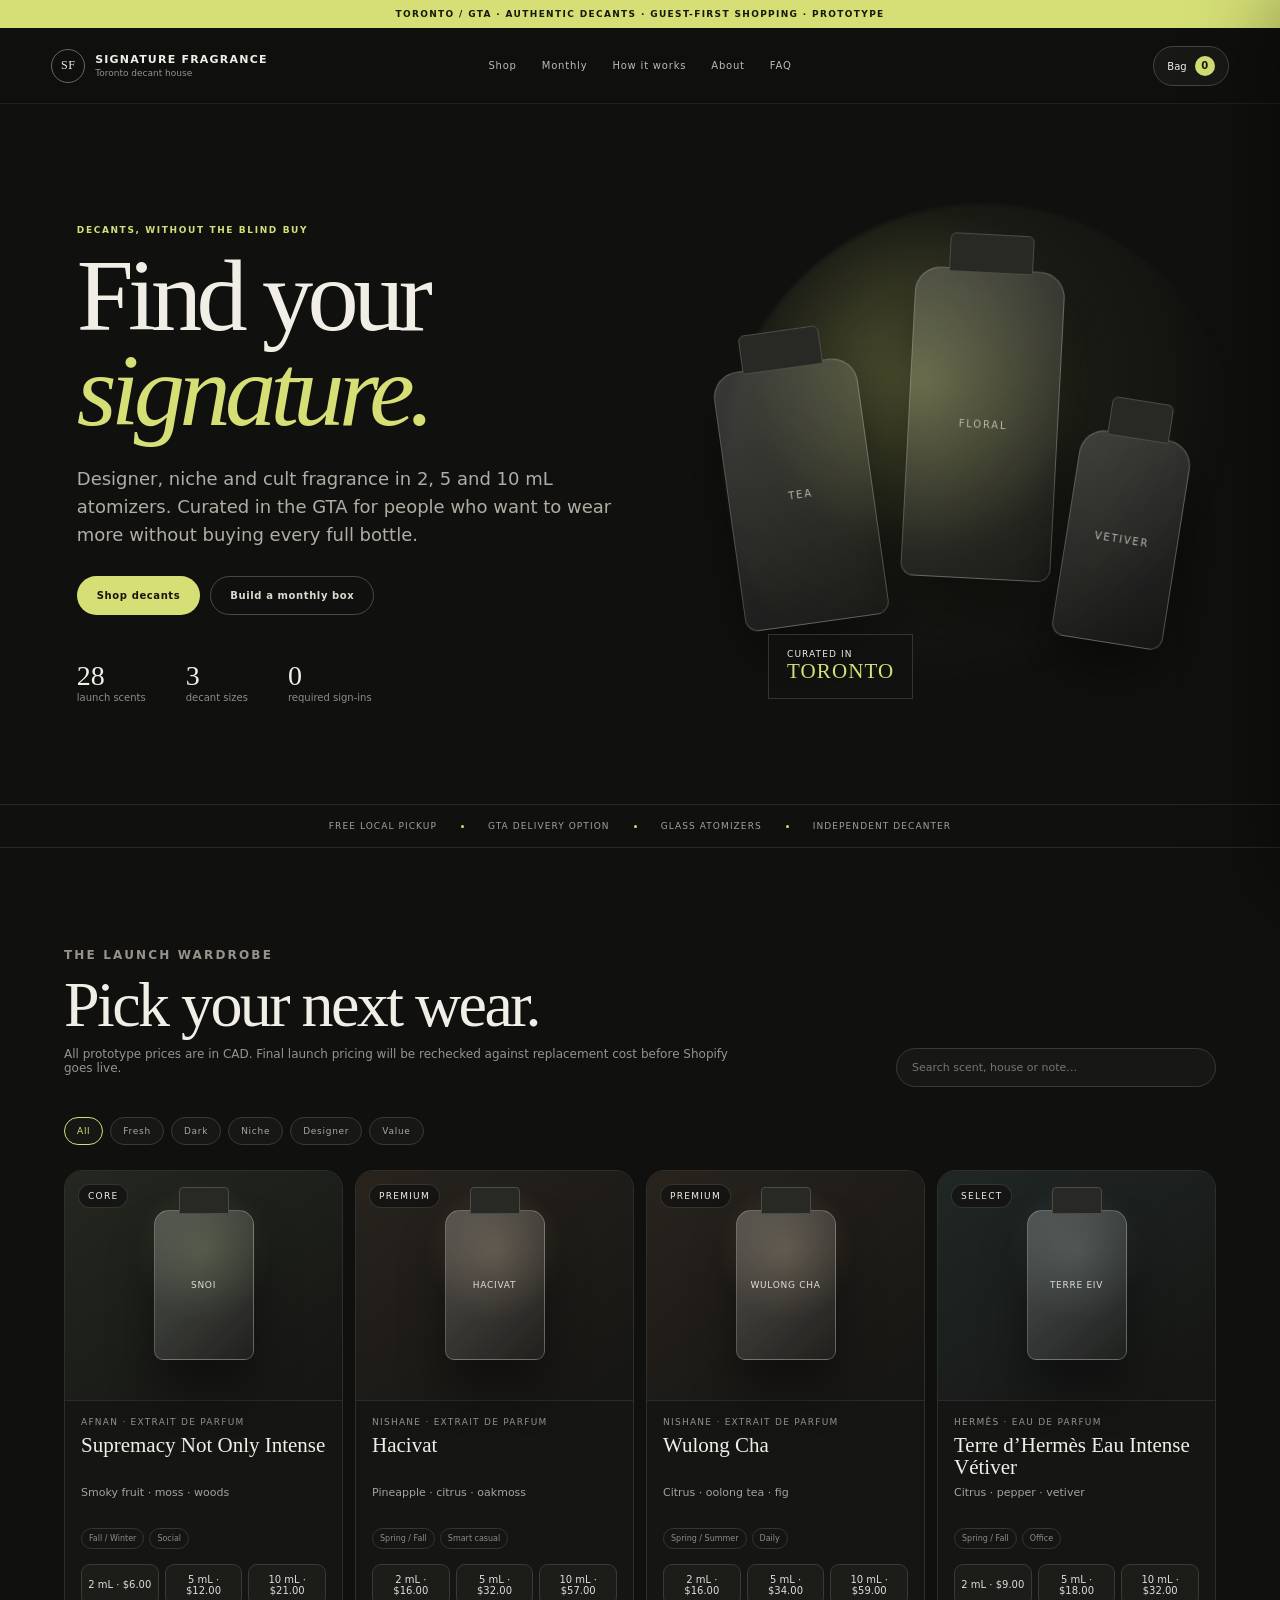
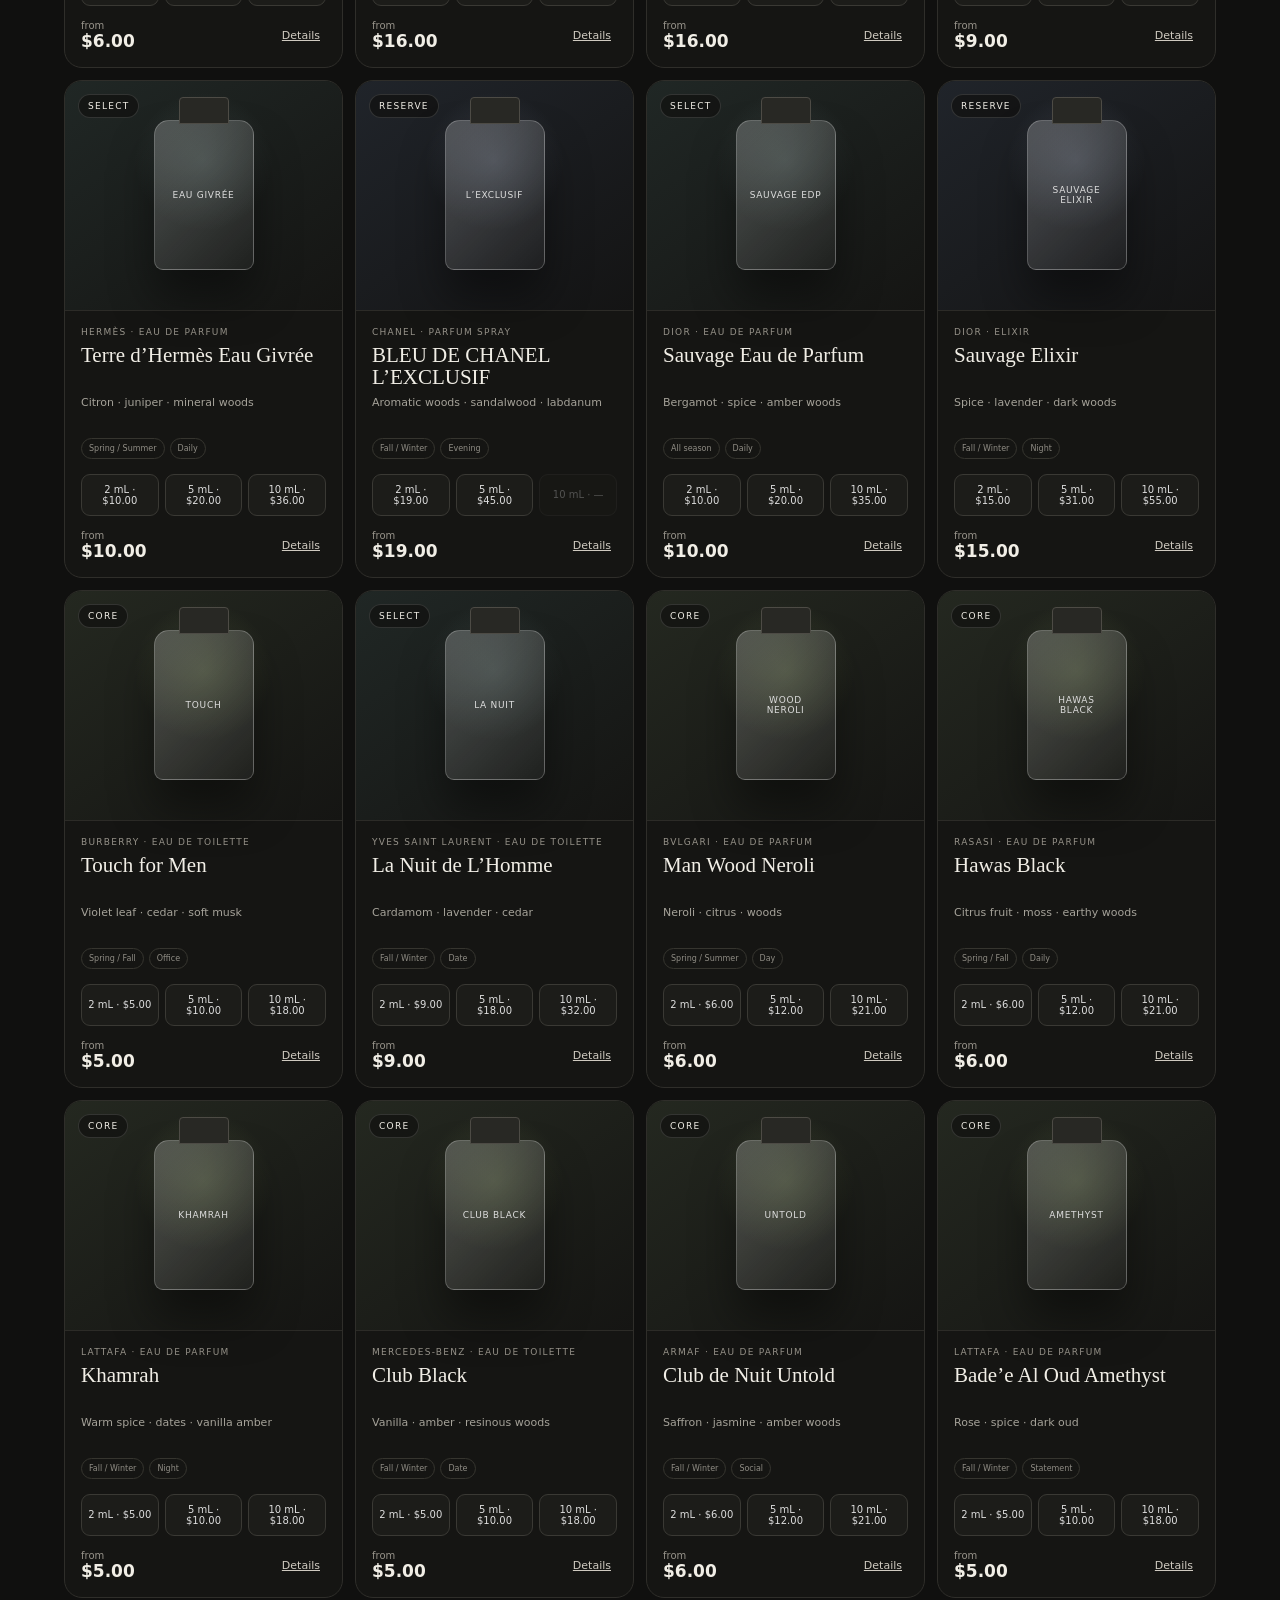
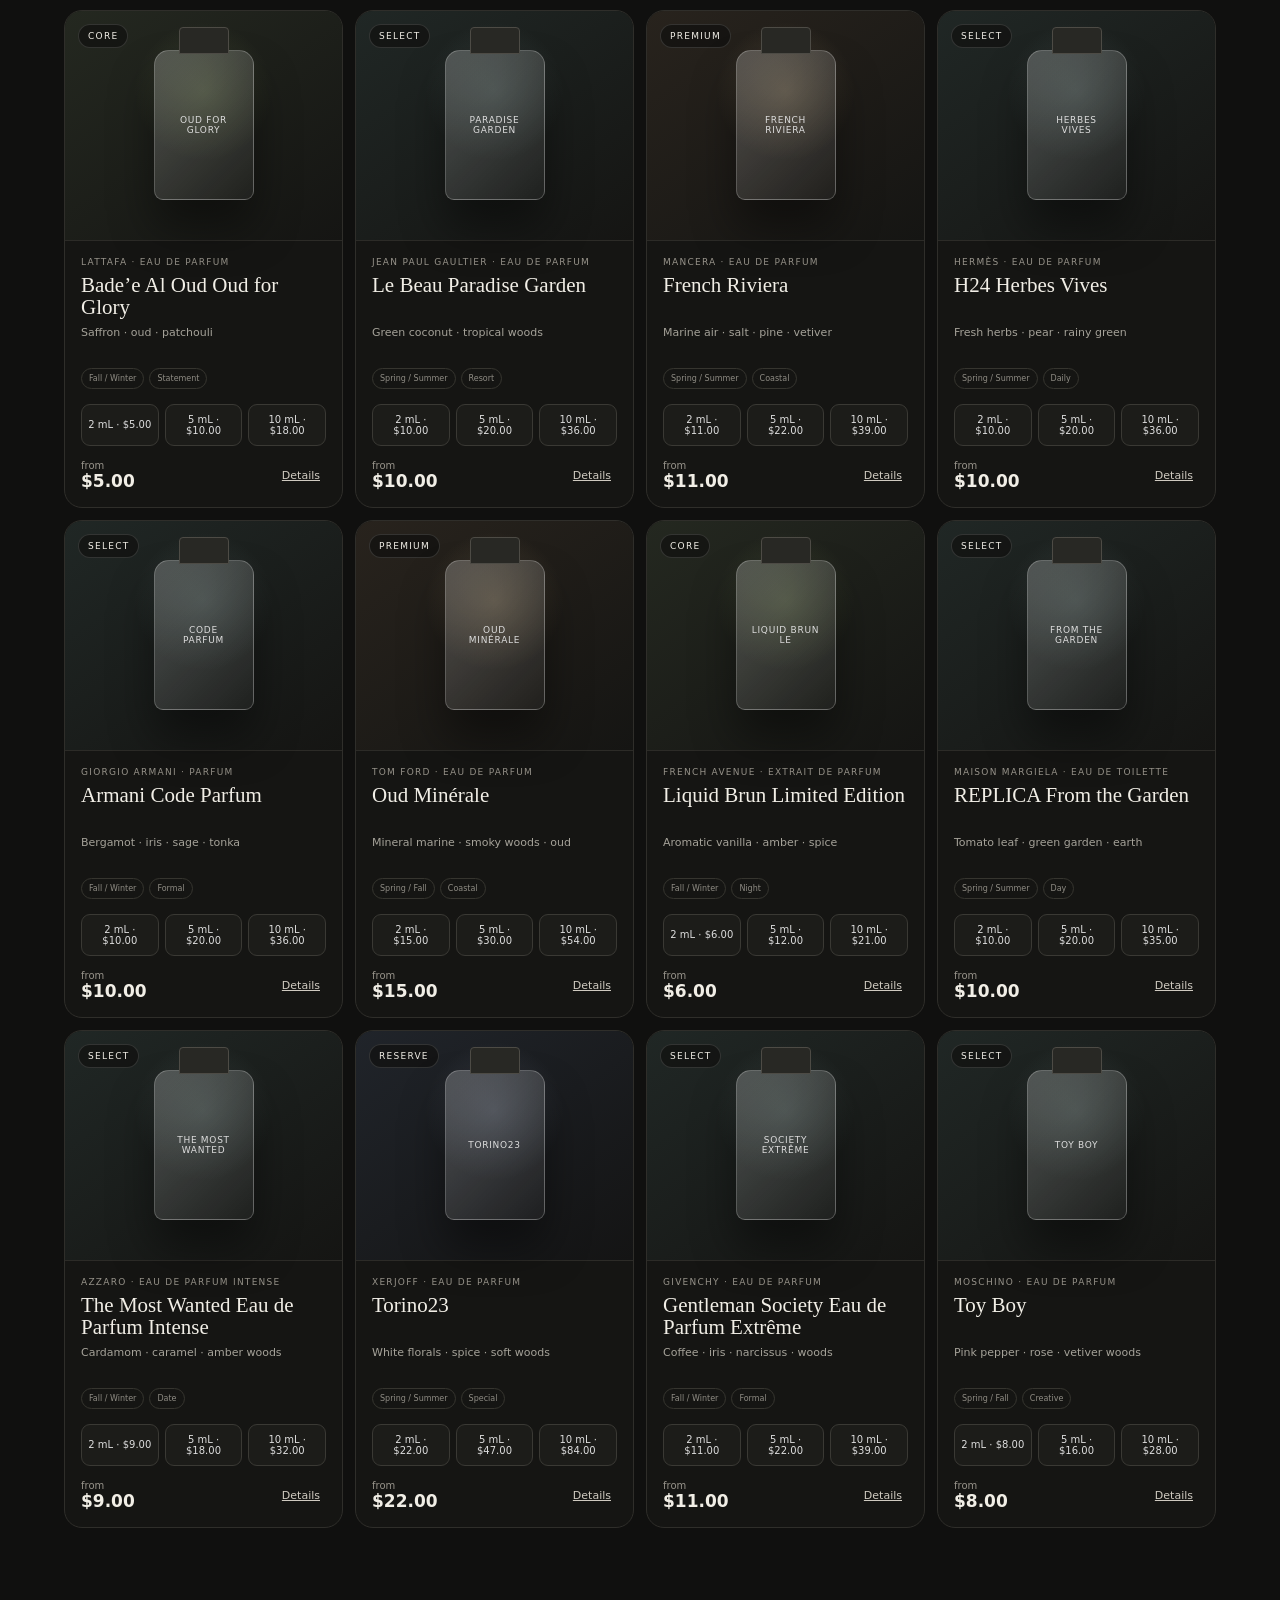
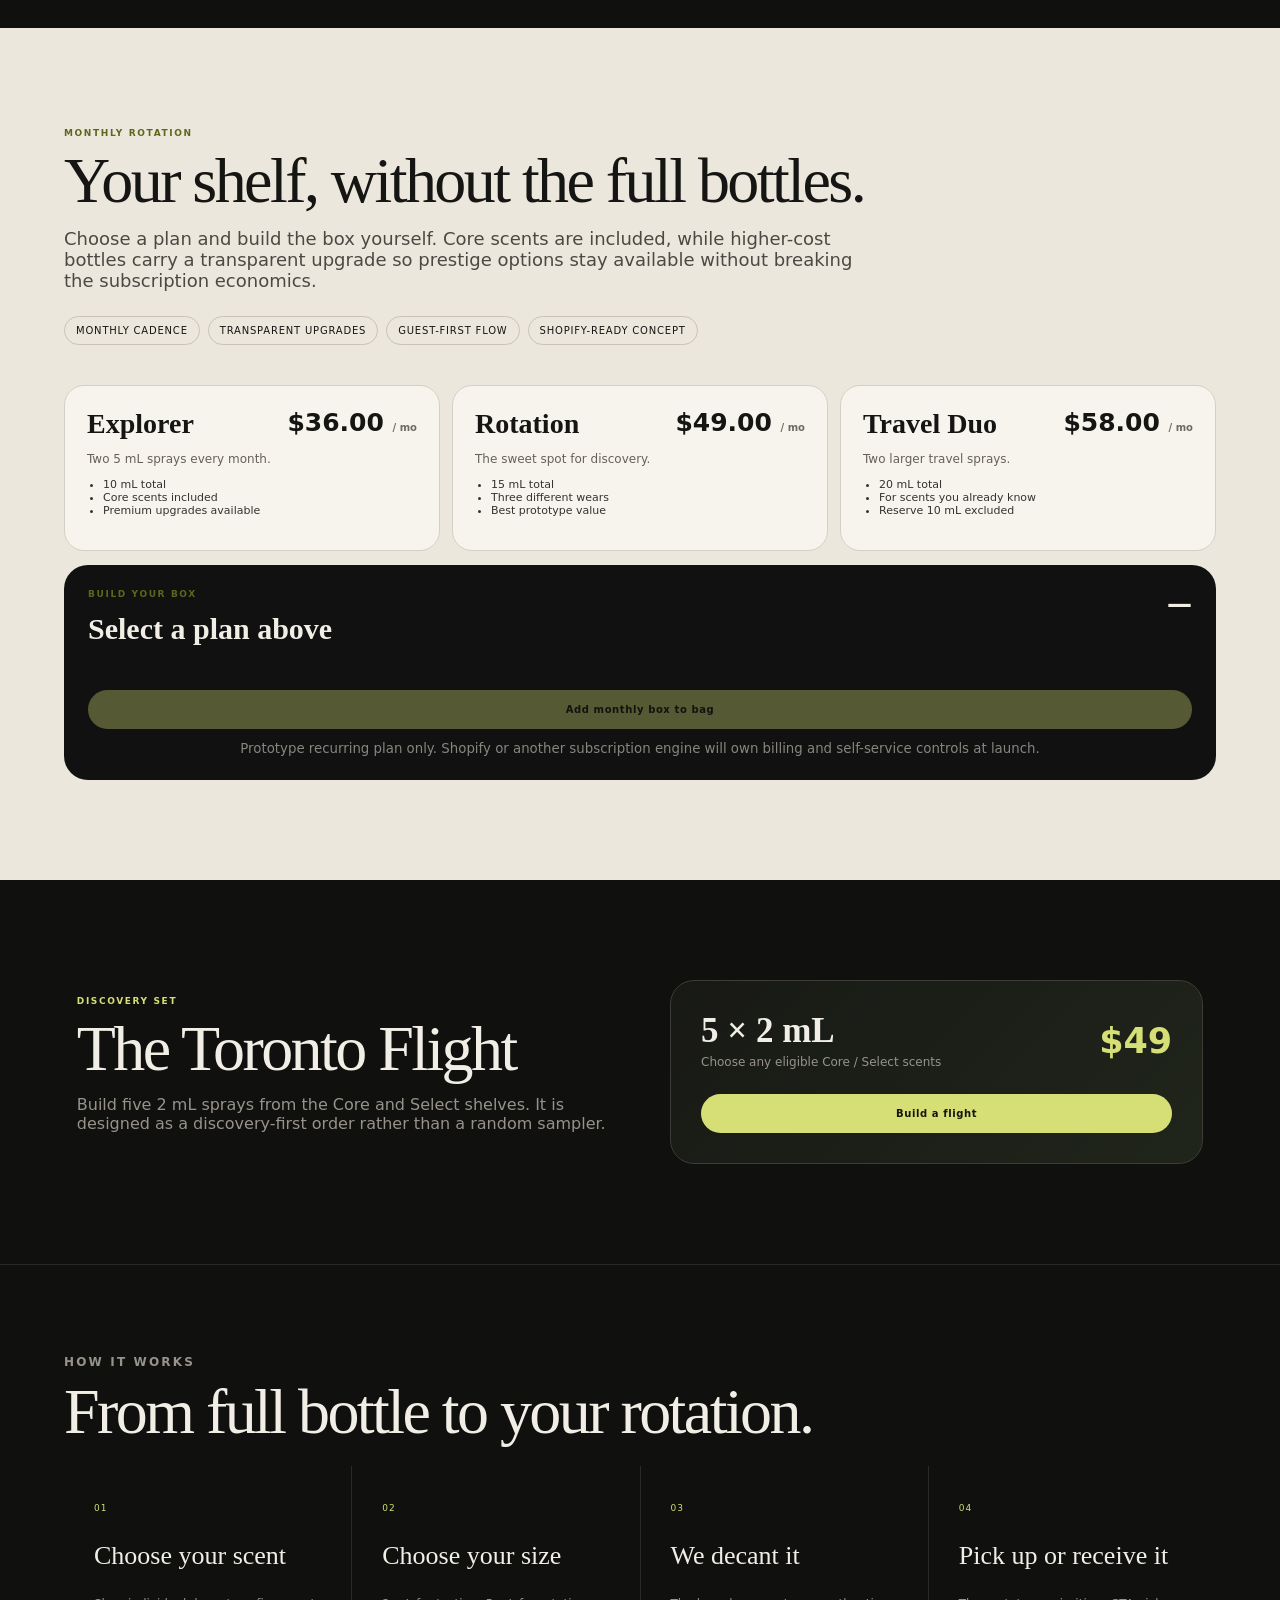
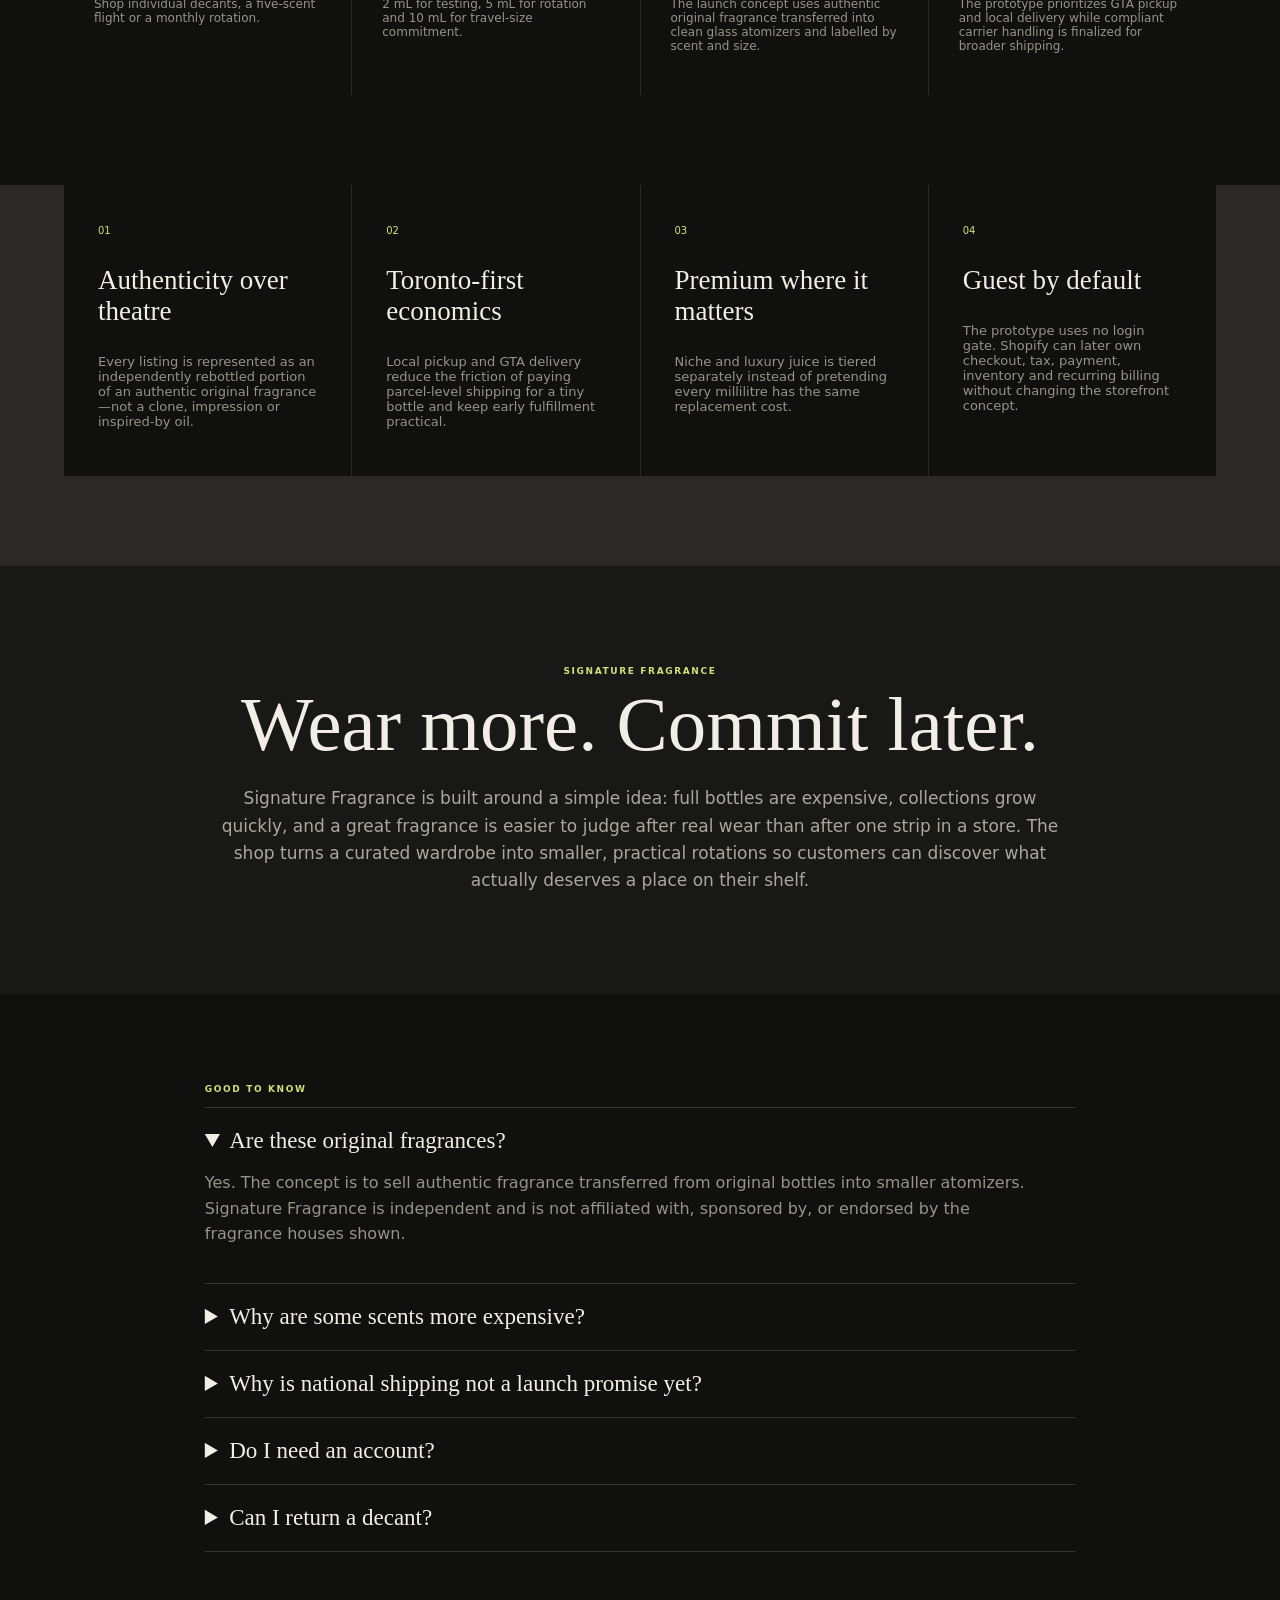
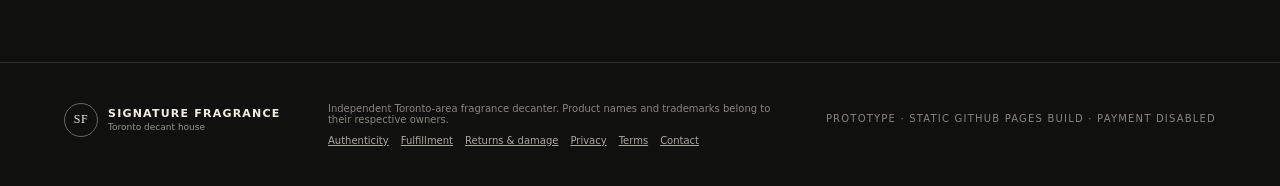
==== index.html @ b3e95a4f "Deploy approved Signature Fragrance showcase build" ====
<!doctype html>
<html lang="en">
<head>
  <meta charset="utf-8" />
  <meta name="viewport" content="width=device-width, initial-scale=1, viewport-fit=cover" />
  <meta name="theme-color" content="#10100f" />
  <meta name="description" content="Signature Fragrance — Toronto fragrance decants and monthly rotations. Guest-first prototype." />
  <link rel="manifest" href="manifest.webmanifest" />
  <link rel="icon" href="assets/icon.svg" type="image/svg+xml" />
  <link rel="stylesheet" href="styles.css" />
  <title>Signature Fragrance — Toronto Decants</title>
</head>
<body>
  <div class="announcement">TORONTO / GTA · AUTHENTIC DECANTS · GUEST-FIRST SHOPPING · PROTOTYPE</div>

  <header class="site-header">
    <a class="brand" href="#top" aria-label="Signature Fragrance home">
      <span class="brand-mark">SF</span>
      <span><strong>SIGNATURE FRAGRANCE</strong><small>Toronto decant house</small></span>
    </a>
    <nav aria-label="Main navigation">
      <a href="#shop">Shop</a>
      <a href="#subscription">Monthly</a>
      <a href="#how">How it works</a>
      <a href="#about">About</a>
      <a href="#faq">FAQ</a>
    </nav>
    <button class="cart-button" id="openCart" aria-label="Open shopping bag">Bag <span id="cartCount">0</span></button>
  </header>

  <main id="top">
    <section class="hero">
      <div class="hero-copy">
        <p class="eyebrow">DECANTS, WITHOUT THE BLIND BUY</p>
        <h1>Find your<br><em>signature.</em></h1>
        <p class="hero-lede">Designer, niche and cult fragrance in 2, 5 and 10 mL atomizers. Curated in the GTA for people who want to wear more without buying every full bottle.</p>
        <div class="hero-actions">
          <a class="btn primary" href="#shop">Shop decants</a>
          <a class="btn secondary" href="#subscription">Build a monthly box</a>
        </div>
        <div class="hero-proof">
          <span><b>28</b> launch scents</span>
          <span><b>3</b> decant sizes</span>
          <span><b>0</b> required sign-ins</span>
        </div>
      </div>
      <div class="hero-visual" aria-hidden="true">
        <div class="orb"></div>
        <div class="hero-bottle b1"><span>TEA</span></div>
        <div class="hero-bottle b2"><span>FLORAL</span></div>
        <div class="hero-bottle b3"><span>VETIVER</span></div>
        <div class="hero-card">CURATED IN<br><strong>TORONTO</strong></div>
      </div>
    </section>

    <section class="strip" aria-label="Store highlights">
      <span>Free local pickup</span><i></i><span>GTA delivery option</span><i></i><span>Glass atomizers</span><i></i><span>Independent decanter</span>
    </section>

    <section class="shop-section" id="shop">
      <div class="section-head">
        <div>
          <p class="eyebrow">THE LAUNCH WARDROBE</p>
          <h2>Pick your next wear.</h2>
          <p>All prototype prices are in CAD. Final launch pricing will be rechecked against replacement cost before Shopify goes live.</p>
        </div>
        <div class="search-wrap">
          <input id="searchInput" type="search" placeholder="Search scent, house or note…" aria-label="Search fragrances" />
        </div>
      </div>
      <div class="filters" id="filters" aria-label="Product filters"></div>
      <div class="product-grid" id="productGrid"></div>
    </section>

    <section class="subscription" id="subscription">
      <div class="subscription-copy">
        <p class="eyebrow">MONTHLY ROTATION</p>
        <h2>Your shelf, without the full bottles.</h2>
        <p>Choose a plan and build the box yourself. Core scents are included, while higher-cost bottles carry a transparent upgrade so prestige options stay available without breaking the subscription economics.</p>
        <div class="sub-benefits">
          <span>Monthly cadence</span><span>Transparent upgrades</span><span>Guest-first flow</span><span>Shopify-ready concept</span>
        </div>
      </div>
      <div class="plans" id="plans"></div>
      <div class="builder" id="builder">
        <div class="builder-head">
          <div><p class="eyebrow">BUILD YOUR BOX</p><h3 id="builderTitle">Select a plan above</h3></div>
          <strong id="builderTotal">—</strong>
        </div>
        <div id="subscriptionSlots" class="subscription-slots"></div>
        <button class="btn primary wide" id="addSubscription" disabled>Add monthly box to bag</button>
        <small>Prototype recurring plan only. Shopify or another subscription engine will own billing and self-service controls at launch.</small>
      </div>
    </section>

    <section class="discovery">
      <div>
        <p class="eyebrow">DISCOVERY SET</p>
        <h2>The Toronto Flight</h2>
        <p>Build five 2 mL sprays from the Core and Select shelves. It is designed as a discovery-first order rather than a random sampler.</p>
      </div>
      <div class="flight-card">
        <div><strong>5 × 2 mL</strong><span>Choose any eligible Core / Select scents</span></div>
        <b>$49</b>
        <button class="btn primary" id="flightBtn">Build a flight</button>
      </div>
    </section>

    <section class="how" id="how">
      <div class="section-head compact">
        <div><p class="eyebrow">HOW IT WORKS</p><h2>From full bottle to your rotation.</h2></div>
      </div>
      <div class="how-grid">
        <article><span>01</span><h3>Choose your scent</h3><p>Shop individual decants, a five-scent flight or a monthly rotation.</p></article>
        <article><span>02</span><h3>Choose your size</h3><p>2 mL for testing, 5 mL for rotation and 10 mL for travel-size commitment.</p></article>
        <article><span>03</span><h3>We decant it</h3><p>The launch concept uses authentic original fragrance transferred into clean glass atomizers and labelled by scent and size.</p></article>
        <article><span>04</span><h3>Pick up or receive it</h3><p>The prototype prioritizes GTA pickup and local delivery while compliant carrier handling is finalized for broader shipping.</p></article>
      </div>
    </section>

    <section class="value-grid" id="about">
      <article><span>01</span><h3>Authenticity over theatre</h3><p>Every listing is represented as an independently rebottled portion of an authentic original fragrance—not a clone, impression or inspired-by oil.</p></article>
      <article><span>02</span><h3>Toronto-first economics</h3><p>Local pickup and GTA delivery reduce the friction of paying parcel-level shipping for a tiny bottle and keep early fulfillment practical.</p></article>
      <article><span>03</span><h3>Premium where it matters</h3><p>Niche and luxury juice is tiered separately instead of pretending every millilitre has the same replacement cost.</p></article>
      <article><span>04</span><h3>Guest by default</h3><p>The prototype uses no login gate. Shopify can later own checkout, tax, payment, inventory and recurring billing without changing the storefront concept.</p></article>
    </section>

    <section class="brand-story">
      <p class="eyebrow">SIGNATURE FRAGRANCE</p>
      <h2>Wear more. Commit later.</h2>
      <p>Signature Fragrance is built around a simple idea: full bottles are expensive, collections grow quickly, and a great fragrance is easier to judge after real wear than after one strip in a store. The shop turns a curated wardrobe into smaller, practical rotations so customers can discover what actually deserves a place on their shelf.</p>
    </section>

    <section class="faq" id="faq">
      <p class="eyebrow">GOOD TO KNOW</p>
      <details open><summary>Are these original fragrances?</summary><p>Yes. The concept is to sell authentic fragrance transferred from original bottles into smaller atomizers. Signature Fragrance is independent and is not affiliated with, sponsored by, or endorsed by the fragrance houses shown.</p></details>
      <details><summary>Why are some scents more expensive?</summary><p>Replacement cost varies dramatically. The prototype uses Core, Select, Premium and Reserve tiers so expensive niche and luxury bottles can remain available without hiding their cost inside every other product.</p></details>
      <details><summary>Why is national shipping not a launch promise yet?</summary><p>Alcohol-based fragrance is regulated in transport. The prototype prioritizes GTA pickup and local delivery while a compliant dangerous-goods carrier workflow is finalized.</p></details>
      <details><summary>Do I need an account?</summary><p>No account is required in this prototype. The intended Shopify storefront can remain guest-first for one-time purchases. Subscription management may rely on Shopify's secure customer/subscription management tools when live.</p></details>
      <details><summary>Can I return a decant?</summary><p>The intended launch policy is final sale on filled-to-order decants except for leakage, damage or fulfillment error. Final Ontario-compliant policy wording will be reviewed before real payments are enabled.</p></details>
    </section>
  </main>

  <footer>
    <div class="brand footer-brand"><span class="brand-mark">SF</span><span><strong>SIGNATURE FRAGRANCE</strong><small>Toronto decant house</small></span></div>
    <div class="footer-copy">
      <p>Independent Toronto-area fragrance decanter. Product names and trademarks belong to their respective owners.</p>
      <div class="footer-links">
        <button data-policy="authenticity">Authenticity</button>
        <button data-policy="fulfillment">Fulfillment</button>
        <button data-policy="returns">Returns & damage</button>
        <button data-policy="privacy">Privacy</button>
        <button data-policy="terms">Terms</button>
        <button data-policy="contact">Contact</button>
      </div>
    </div>
    <p class="prototype">PROTOTYPE · STATIC GITHUB PAGES BUILD · PAYMENT DISABLED</p>
  </footer>

  <aside class="cart-drawer" id="cartDrawer" aria-hidden="true">
    <div class="drawer-head"><h3>Your bag</h3><button id="closeCart" aria-label="Close bag">×</button></div>
    <div id="cartItems" class="cart-items"></div>
    <div class="cart-summary">
      <div><span>Subtotal</span><strong id="cartSubtotal">$0.00</strong></div>
      <small>Estimated HST and fulfillment appear during order review. Final Shopify checkout will calculate the authoritative amounts.</small>
      <button class="btn primary wide" id="checkoutBtn">Guest checkout</button>
      <button class="text-button" id="clearCart">Clear bag</button>
    </div>
  </aside>
  <div class="scrim" id="scrim"></div>

  <dialog id="productModal" class="modal product-modal"><div id="productModalContent"></div></dialog>

  <dialog id="flightModal" class="modal flight-modal">
    <div class="modal-shell">
      <button class="modal-close" id="closeFlight" aria-label="Close">×</button>
      <p class="eyebrow">THE TORONTO FLIGHT</p>
      <h2>Build five 2 mL sprays.</h2>
      <p class="muted">Choose five different Core or Select scents. Premium and Reserve bottles are excluded from this fixed-price prototype set.</p>
      <div id="flightSlots" class="flight-slots"></div>
      <div class="flight-total"><span>Discovery set</span><strong>$49.00</strong></div>
      <button class="btn primary wide" id="addFlight" disabled>Add flight to bag</button>
    </div>
  </dialog>

  <dialog id="checkoutModal" class="modal checkout-modal">
    <div class="checkout-shell">
      <button class="modal-close" id="closeCheckout" aria-label="Close checkout">×</button>
      <div class="checkout-progress" id="checkoutProgress"></div>

      <section class="checkout-step" data-step="1">
        <p class="eyebrow">GUEST CHECKOUT</p>
        <h2>Contact</h2>
        <p class="muted">No account or password. This static prototype does not transmit or save the information entered here.</p>
        <div class="field-grid">
          <label>First name<input id="firstName" autocomplete="given-name" placeholder="First name" /></label>
          <label>Last name<input id="lastName" autocomplete="family-name" placeholder="Last name" /></label>
        </div>
        <label>Email<input id="email" type="email" autocomplete="email" placeholder="you@example.com" /></label>
        <label>Phone <span class="optional">optional</span><input id="phone" type="tel" autocomplete="tel" placeholder="(000) 000-0000" /></label>
        <label class="check"><input id="marketing" type="checkbox" /> Email me launch drops and restocks</label>
        <div class="checkout-actions"><button class="btn primary" id="toFulfillment">Continue to fulfillment</button></div>
      </section>

      <section class="checkout-step" data-step="2" hidden>
        <p class="eyebrow">GUEST CHECKOUT</p>
        <h2>Fulfillment</h2>
        <div class="fulfillment-options">
          <label class="fulfillment-card"><input type="radio" name="fulfillment" value="pickup" checked /><span><b>GTA pickup</b><small>Free · prototype location details shown after payment at launch</small></span><strong>$0</strong></label>
          <label class="fulfillment-card"><input type="radio" name="fulfillment" value="delivery" /><span><b>GTA local delivery</b><small>Prototype flat-rate estimate for order review</small></span><strong>$9.95</strong></label>
        </div>
        <div id="deliveryFields" class="delivery-fields" hidden>
          <label>Address<input id="address1" autocomplete="address-line1" placeholder="Street address" /></label>
          <label>Apartment / unit <span class="optional">optional</span><input id="address2" autocomplete="address-line2" placeholder="Unit" /></label>
          <div class="field-grid thirds">
            <label>City<input id="city" autocomplete="address-level2" placeholder="City" value="Toronto" /></label>
            <label>Province<input id="province" value="Ontario" readonly /></label>
            <label>Postal code<input id="postalCode" autocomplete="postal-code" placeholder="A1A 1A1" /></label>
          </div>
        </div>
        <div class="checkout-actions split"><button class="btn secondary" data-back="1">Back</button><button class="btn primary" id="toReview">Review order</button></div>
      </section>

      <section class="checkout-step" data-step="3" hidden>
        <p class="eyebrow">ORDER REVIEW</p>
        <h2>One last look.</h2>
        <div class="review-contact" id="reviewContact"></div>
        <div class="review-items" id="reviewItems"></div>
        <div class="review-totals" id="reviewTotals"></div>
        <div class="prototype-box"><strong>Prototype boundary</strong><span>The next button is the exact handoff point to Shopify Checkout in the production store. No card fields exist in this GitHub build.</span></div>
        <div class="checkout-actions split"><button class="btn secondary" data-back="2">Back</button><button class="btn primary" id="toPaymentStop">Proceed to payment</button></div>
      </section>

      <section class="checkout-step payment-stop" data-step="4" hidden>
        <div class="payment-mark">✓</div>
        <p class="eyebrow">PROTOTYPE COMPLETE</p>
        <h2>Payment starts here.</h2>
        <p>In the live Shopify store, this is where the customer would enter Shopify's secure checkout and payment flow. The GitHub prototype intentionally stops before collecting payment information.</p>
        <div class="payment-summary" id="paymentSummary"></div>
        <button class="btn primary wide" id="copyOrderBtn">Copy prototype order summary</button>
        <button class="text-button" id="restartCheckout">Return to store</button>
      </section>
    </div>
  </dialog>

  <dialog id="policyModal" class="modal policy-modal">
    <div class="modal-shell">
      <button class="modal-close" id="closePolicy" aria-label="Close">×</button>
      <div id="policyContent"></div>
    </div>
  </dialog>

  <div class="toast" id="toast" role="status" aria-live="polite"></div>

  <script src="app.js"></script>
</body>
</html>
---- styles.css ----
:root{--bg:#10100f;--panel:#171715;--ink:#f1eee6;--muted:#97938a;--accent:#d5df76;--paper:#ece7dc;--paperInk:#151513;--line:#34332f;--shadow:0 28px 80px rgba(0,0,0,.38)}*{box-sizing:border-box}html{scroll-behavior:smooth}body{margin:0;background:var(--bg);color:var(--ink);font-family:Inter,ui-sans-serif,system-ui,-apple-system,BlinkMacSystemFont,"Segoe UI",sans-serif}button,input,select{font:inherit}button{color:inherit}.announcement{height:28px;display:flex;align-items:center;justify-content:center;background:var(--accent);color:#17190a;font-size:9px;font-weight:800;letter-spacing:.15em;text-align:center;padding:0 12px}.site-header{height:76px;position:sticky;top:0;z-index:50;display:grid;grid-template-columns:1fr auto 1fr;align-items:center;padding:0 max(20px,4vw);background:rgba(16,16,15,.92);border-bottom:1px solid rgba(255,255,255,.07);backdrop-filter:blur(16px)}.brand{display:flex;align-items:center;gap:10px;color:inherit;text-decoration:none;width:max-content}.brand-mark{display:grid;place-items:center;width:34px;height:34px;border:1px solid #68675f;border-radius:50%;font-family:Georgia,serif;font-size:12px;letter-spacing:.04em}.brand strong,.brand small{display:block}.brand strong{font-size:11px;letter-spacing:.11em}.brand small{font-size:9px;color:var(--muted);margin-top:2px}.site-header nav{display:flex;gap:25px}.site-header nav a{color:#bebbb3;text-decoration:none;font-size:10px;letter-spacing:.08em}.site-header nav a:hover{color:var(--accent)}.cart-button{justify-self:end;border:1px solid #45443f;border-radius:999px;background:#181816;padding:9px 13px;font-size:10px;cursor:pointer}.cart-button span{display:inline-grid;place-items:center;min-width:20px;height:20px;margin-left:5px;background:var(--accent);color:#17190a;border-radius:50%;font-weight:800}.hero{min-height:700px;padding:100px max(24px,6vw) 80px;display:grid;grid-template-columns:1.05fr .95fr;gap:55px;overflow:hidden}.hero-copy{align-self:center;max-width:760px}.eyebrow{font-size:9px;font-weight:800;letter-spacing:.18em;color:var(--accent);margin:0 0 13px}.hero h1,.section-head h2,.subscription h2,.discovery h2,.brand-story h2,.how h2{font-family:Georgia,serif;font-weight:400;line-height:.93;margin:0}.hero h1{font-size:clamp(66px,8vw,116px);letter-spacing:-.055em}.hero h1 em{color:var(--accent);font-weight:400}.hero-lede{max-width:650px;color:#b1ada3;font-size:18px;line-height:1.55;margin:27px 0}.hero-actions{display:flex;gap:10px;flex-wrap:wrap}.btn{border:1px solid transparent;border-radius:999px;padding:13px 19px;text-decoration:none;font-size:10px;font-weight:800;letter-spacing:.06em;cursor:pointer;display:inline-flex;align-items:center;justify-content:center}.btn.primary{background:var(--accent);color:#151609}.btn.primary:hover{filter:brightness(1.04)}.btn.secondary{background:transparent;border-color:#4a4944;color:#ddd9d0}.btn.wide{width:100%}.btn:disabled{opacity:.35;cursor:not-allowed}.hero-proof{display:flex;gap:40px;margin-top:45px}.hero-proof span{font-size:10px;color:#8f8c85}.hero-proof b{display:block;color:var(--ink);font-family:Georgia,serif;font-size:28px;font-weight:400}.hero-visual{position:relative;min-height:480px}.orb{position:absolute;width:520px;height:520px;border-radius:50%;right:-40px;top:0;background:radial-gradient(circle at 38% 34%,rgba(213,223,118,.35),rgba(213,223,118,.05) 36%,transparent 68%);filter:blur(2px)}.hero-bottle{position:absolute;border:1px solid rgba(255,255,255,.22);background:linear-gradient(145deg,rgba(255,255,255,.17),rgba(255,255,255,.02));border-radius:26px 26px 13px 13px;box-shadow:0 30px 60px rgba(0,0,0,.45);display:flex;align-items:center;justify-content:center;color:#b9b7af;font-size:10px;letter-spacing:.18em;backdrop-filter:blur(4px)}.hero-bottle:before{content:"";position:absolute;top:-36px;width:55%;height:37px;background:#282824;border:1px solid #4d4b45;border-radius:6px 6px 2px 2px}.hero-bottle.b1{width:145px;height:260px;right:330px;top:160px;transform:rotate(-8deg)}.hero-bottle.b2{width:150px;height:310px;right:145px;top:65px;transform:rotate(3deg)}.hero-bottle.b3{width:112px;height:210px;right:25px;top:230px;transform:rotate(9deg)}.hero-card{position:absolute;right:290px;bottom:25px;border:1px solid rgba(255,255,255,.15);padding:14px 18px;background:rgba(18,18,16,.75);font-size:9px;letter-spacing:.12em}.hero-card strong{font-family:Georgia,serif;color:var(--accent);font-size:21px;font-weight:400}.strip{border-top:1px solid #2b2a27;border-bottom:1px solid #2b2a27;display:flex;justify-content:center;gap:24px;align-items:center;padding:16px max(20px,4vw);font-size:9px;letter-spacing:.12em;text-transform:uppercase;color:#a3a098}.strip i{width:3px;height:3px;background:var(--accent);border-radius:50%}.shop-section{padding:100px max(24px,5vw)}.section-head{display:flex;justify-content:space-between;gap:40px;align-items:end;margin-bottom:30px}.section-head.compact{margin-bottom:24px}.section-head h2,.subscription h2,.discovery h2,.how h2{font-size:clamp(44px,5vw,72px);letter-spacing:-.04em}.section-head p{color:var(--muted);font-size:12px;max-width:680px}.search-wrap input{width:320px;border:1px solid #3a3934;background:#171715;color:#fff;border-radius:999px;padding:12px 15px;font-size:11px;outline:none}.search-wrap input:focus{border-color:var(--accent)}.filters{display:flex;gap:7px;flex-wrap:wrap;margin:20px 0 25px}.filter-btn{border:1px solid #3a3934;background:#171715;border-radius:999px;padding:8px 12px;color:#aaa79f;font-size:9px;letter-spacing:.08em;cursor:pointer}.filter-btn.active,.filter-btn:hover{border-color:var(--accent);color:var(--accent)}.product-grid{display:grid;grid-template-columns:repeat(4,1fr);gap:12px}.product-card{border:1px solid #2f2e2a;border-radius:18px;overflow:hidden;background:#151513}.product-art{width:100%;height:230px;border:0;border-bottom:1px solid #2c2b27;position:relative;display:grid;place-items:center;cursor:pointer}.product-art .mini-bottle,.modal-art .mini-bottle{width:100px;height:150px;border-radius:15px 15px 9px 9px;background:linear-gradient(135deg,rgba(255,255,255,.22),rgba(255,255,255,.035));border:1px solid rgba(255,255,255,.24);box-shadow:0 28px 45px rgba(0,0,0,.42);position:relative;display:flex;align-items:center;justify-content:center;text-align:center;padding:13px;color:#ddd;font-size:9px;letter-spacing:.08em;text-transform:uppercase}.product-art .mini-bottle:before,.modal-art .mini-bottle:before{content:"";position:absolute;top:-24px;width:48px;height:25px;border-radius:4px 4px 1px 1px;background:#282824;border:1px solid #4d4b45}.product-art.value,.modal-art.value{background:radial-gradient(circle at 50% 35%,rgba(186,213,125,.16),transparent 34%),linear-gradient(145deg,#242820,#151513)}.product-art.select,.modal-art.select{background:radial-gradient(circle at 50% 35%,rgba(153,184,181,.16),transparent 34%),linear-gradient(145deg,#202725,#151513)}.product-art.premium,.modal-art.premium{background:radial-gradient(circle at 50% 35%,rgba(218,188,135,.2),transparent 34%),linear-gradient(145deg,#28231d,#151513)}.product-art.reserve,.modal-art.reserve{background:radial-gradient(circle at 50% 35%,rgba(174,190,220,.17),transparent 34%),linear-gradient(145deg,#20242a,#141414)}.tier-badge{position:absolute;top:13px;left:13px;background:rgba(16,16,15,.7);border:1px solid rgba(255,255,255,.13);border-radius:999px;padding:6px 9px;font-size:9px;letter-spacing:.14em;text-transform:uppercase}.product-info{padding:16px}.product-house{font-size:9px;letter-spacing:.14em;color:var(--muted);text-transform:uppercase}.product-name{font-family:Georgia,serif;font-size:21px;line-height:1.05;margin:7px 0 8px;min-height:44px}.product-notes{font-size:11px;color:#a5a299;min-height:32px}.product-meta{display:flex;gap:5px;flex-wrap:wrap;margin-top:10px}.product-meta span,.modal-tags span{font-size:8px;border:1px solid #36352f;border-radius:999px;padding:5px 7px;color:#8f8c84}.sizes{display:flex;gap:6px;margin-top:15px}.size-btn{flex:1;border:1px solid #3a3934;background:#1c1c19;color:#ddd;border-radius:9px;padding:9px 5px;font-size:10px;cursor:pointer}.size-btn:hover{border-color:var(--accent);color:var(--accent)}.size-btn.disabled{opacity:.3;cursor:not-allowed}.card-foot{display:flex;align-items:center;justify-content:space-between;margin-top:14px}.from{font-size:10px;color:var(--muted)}.from strong{display:block;color:var(--ink);font-size:17px}.quick-view{border:0;background:none;color:#cfcac0;font-size:11px;text-decoration:underline;cursor:pointer}.subscription{background:var(--paper);color:var(--paperInk);padding:100px max(24px,5vw)}.subscription .eyebrow{color:#5b681c}.subscription-copy{max-width:900px}.subscription-copy>p:last-of-type{font-size:18px;max-width:790px;color:#4a4943}.sub-benefits{display:flex;gap:8px;flex-wrap:wrap;margin:25px 0 40px}.sub-benefits span{border:1px solid #c8c2b7;border-radius:999px;padding:8px 11px;font-size:10px;text-transform:uppercase;letter-spacing:.08em}.plans{display:grid;grid-template-columns:repeat(3,1fr);gap:12px}.plan{background:#f7f4ed;border:1px solid #d5d0c6;border-radius:20px;padding:22px;cursor:pointer;transition:.2s}.plan:hover,.plan.active{border-color:#111;box-shadow:0 8px 24px rgba(0,0,0,.08)}.plan.active{outline:2px solid #111}.plan .plan-top{display:flex;justify-content:space-between;gap:10px}.plan h3{font-family:Georgia,serif;font-size:28px;margin:0}.plan .price{font-size:25px;font-weight:800}.plan .price small{font-size:10px;color:#6d6a63}.plan p{color:#666158;font-size:12px}.plan ul{padding-left:16px;color:#34322e;font-size:11px}.builder{margin-top:14px;background:#111;color:var(--ink);border-radius:24px;padding:24px}.builder-head{display:flex;justify-content:space-between;gap:20px;align-items:start}.builder-head h3{font-family:Georgia,serif;font-size:30px;margin:0}.builder-head strong{font-size:25px}.subscription-slots,.flight-slots{display:grid;grid-template-columns:repeat(3,1fr);gap:10px;margin:22px 0}.slot{background:#1c1c19;border:1px solid #33332e;border-radius:14px;padding:12px}.slot label{font-size:9px;letter-spacing:.13em;color:#aaa79f;text-transform:uppercase;display:block;margin-bottom:7px}.slot select{width:100%;background:#111;border:1px solid #45443d;border-radius:9px;color:#eee;padding:10px;font-size:11px}.builder small{display:block;text-align:center;color:#88857e;margin-top:12px}.discovery{padding:100px max(24px,6vw);display:grid;grid-template-columns:1fr 1fr;align-items:center;gap:60px}.discovery>div>p:last-child{color:var(--muted);font-size:16px}.flight-card{border:1px solid #3d3c36;border-radius:24px;padding:30px;display:grid;grid-template-columns:1fr auto;gap:24px;align-items:center;background:linear-gradient(135deg,#181915,#20251b)}.flight-card strong{font-family:Georgia,serif;font-size:35px;display:block}.flight-card span{color:var(--muted);font-size:12px}.flight-card b{font-size:35px;color:var(--accent)}.flight-card .btn{grid-column:1/-1}.how{padding:90px max(24px,5vw);border-top:1px solid #292824}.how-grid{display:grid;grid-template-columns:repeat(4,1fr);gap:1px;background:#2a2925}.how-grid article{background:var(--bg);padding:30px}.how-grid article>span{color:var(--accent);font-size:9px;letter-spacing:.12em}.how-grid h3{font-family:Georgia,serif;font-size:26px;font-weight:400}.how-grid p{color:var(--muted);font-size:12px}.value-grid{display:grid;grid-template-columns:repeat(4,1fr);padding:0 max(24px,5vw) 90px;gap:1px;background:#2a2925}.value-grid article{background:var(--bg);padding:34px}.value-grid article span{color:var(--accent);font-size:10px}.value-grid h3{font-family:Georgia,serif;font-size:27px;font-weight:400}.value-grid p{color:var(--muted);font-size:13px}.brand-story{padding:100px max(24px,16vw);background:#181816;text-align:center}.brand-story h2{font-size:clamp(50px,6vw,86px)}.brand-story>p:last-child{max-width:860px;margin:25px auto 0;color:#aaa79f;font-size:17px;line-height:1.6}.faq{padding:90px max(24px,16vw) 110px}.faq details{border-top:1px solid #35342f;padding:20px 0}.faq details:last-child{border-bottom:1px solid #35342f}.faq summary{font-family:Georgia,serif;font-size:23px;cursor:pointer}.faq details p{color:var(--muted);max-width:820px;line-height:1.6}footer{border-top:1px solid #2d2c28;padding:40px max(24px,5vw);display:grid;grid-template-columns:1fr 2fr auto;gap:30px;align-items:start;color:#88857d;font-size:10px}.footer-brand{color:var(--ink)}.footer-copy p{margin-top:0}.footer-links{display:flex;gap:12px;flex-wrap:wrap}.footer-links button{border:0;background:none;color:#aaa79f;padding:0;text-decoration:underline;cursor:pointer;font-size:10px}.prototype{letter-spacing:.12em;text-align:right}.cart-drawer{position:fixed;z-index:80;right:0;top:0;width:min(460px,100vw);height:100dvh;background:#171715;border-left:1px solid #36352f;transform:translateX(105%);transition:.25s;display:flex;flex-direction:column;box-shadow:-30px 0 80px rgba(0,0,0,.4)}.cart-drawer.open{transform:translateX(0)}.drawer-head{display:flex;align-items:center;justify-content:space-between;padding:22px;border-bottom:1px solid #33322e}.drawer-head h3{font-family:Georgia,serif;font-size:31px;margin:0}.drawer-head button,.modal-close{border:0;background:none;color:inherit;font-size:30px;cursor:pointer}.cart-items{padding:10px 20px;overflow:auto;flex:1}.cart-item{display:grid;grid-template-columns:1fr auto;gap:12px;padding:15px 0;border-bottom:1px solid #2f2e29}.cart-item strong{display:block;font-size:12px}.cart-item small{display:block;color:#8d8a82;margin-top:3px}.cart-item button{background:none;border:0;color:#888;font-size:10px;text-decoration:underline;cursor:pointer}.cart-type{display:inline-block;color:var(--accent);font-size:8px;text-transform:uppercase;letter-spacing:.11em;margin-bottom:5px}.cart-summary{padding:20px;border-top:1px solid #33322e}.cart-summary>div{display:flex;justify-content:space-between;font-size:16px;margin-bottom:10px}.cart-summary small{display:block;color:#888;margin-bottom:15px;line-height:1.4}.text-button{width:100%;background:none;border:0;color:#777;margin-top:10px;font-size:10px;cursor:pointer}.scrim{position:fixed;z-index:70;inset:0;background:rgba(0,0,0,.55);opacity:0;pointer-events:none;transition:.2s}.scrim.show{opacity:1;pointer-events:auto}.modal{max-width:760px;width:calc(100vw - 28px);border:1px solid #46453e;border-radius:24px;background:#171715;color:var(--ink);padding:0;box-shadow:var(--shadow)}.modal::backdrop{background:rgba(0,0,0,.72);backdrop-filter:blur(5px)}.product-modal{max-width:820px}.product-modal-inner{display:grid;grid-template-columns:280px 1fr;min-height:450px}.modal-art{display:grid;place-items:center;border-radius:24px 0 0 24px}.modal-art .mini-bottle{width:125px;height:190px}.modal-copy,.modal-shell,.checkout-shell{padding:30px;position:relative}.modal-copy h2,.modal-shell h2,.checkout-shell h2{font-family:Georgia,serif;font-size:40px;line-height:1;margin:7px 0 15px}.modal-copy p,.modal-shell p,.checkout-shell p{color:var(--muted);font-size:13px;line-height:1.55}.modal-close{position:absolute;right:18px;top:12px}.modal-tags{display:flex;gap:6px;flex-wrap:wrap;margin:15px 0}.modal-profile{font-size:15px!important;color:#d4d0c7!important}.note-list{margin:18px 0;border-top:1px solid #34332f}.note-list>div{display:grid;grid-template-columns:80px 1fr;border-bottom:1px solid #34332f;padding:10px 0;font-size:11px}.note-list dt{color:#77746d}.note-list dd{margin:0}.fineprint{font-size:10px!important;color:#77746e!important}.flight-modal{max-width:680px}.flight-slots{grid-template-columns:1fr}.flight-total{display:flex;justify-content:space-between;border-top:1px solid #34332f;padding:15px 0;font-size:13px}.checkout-modal{max-width:760px}.checkout-progress{display:grid;grid-template-columns:repeat(4,1fr);gap:5px;margin:0 25px 24px}.progress-node{position:relative;text-align:center;color:#605e58}.progress-node:before{content:"";position:absolute;top:12px;left:-50%;width:100%;height:1px;background:#363530}.progress-node:first-child:before{display:none}.progress-node span{position:relative;z-index:1;width:24px;height:24px;border-radius:50%;display:inline-grid;place-items:center;background:#272622;border:1px solid #44423c;font-size:9px}.progress-node small{display:block;margin-top:5px;font-size:8px}.progress-node.active,.progress-node.done{color:var(--accent)}.progress-node.active span,.progress-node.done span{border-color:var(--accent);color:#17190a;background:var(--accent)}.checkout-step label{display:block;font-size:9px;color:#aaa79f;text-transform:uppercase;letter-spacing:.08em;margin:14px 0}.checkout-step input:not([type=radio]):not([type=checkbox]){display:block;width:100%;margin-top:6px;border:1px solid #3b3a35;background:#111;color:#fff;border-radius:10px;padding:12px}.checkout-step input:focus{outline:1px solid var(--accent)}.optional{opacity:.55;text-transform:none;letter-spacing:0}.field-grid{display:grid;grid-template-columns:1fr 1fr;gap:10px}.field-grid.thirds{grid-template-columns:1.2fr .8fr 1fr}.check{display:flex!important;align-items:center;gap:8px;text-transform:none!important;letter-spacing:0!important}.check input{accent-color:var(--accent)}.checkout-actions{display:flex;justify-content:flex-end;margin-top:22px}.checkout-actions.split{justify-content:space-between}.fulfillment-options{display:grid;gap:10px;margin:20px 0}.fulfillment-card{display:grid!important;grid-template-columns:auto 1fr auto;align-items:center;gap:12px;border:1px solid #3b3a35;border-radius:15px;padding:15px!important;margin:0!important;text-transform:none!important;letter-spacing:0!important;cursor:pointer}.fulfillment-card input{accent-color:var(--accent)}.fulfillment-card span b,.fulfillment-card span small{display:block}.fulfillment-card span b{font-size:12px;color:#ddd}.fulfillment-card span small{font-size:10px;color:#7f7c74;margin-top:3px}.fulfillment-card strong{font-size:12px;color:#ddd}.delivery-fields{border-top:1px solid #33322e;margin-top:20px;padding-top:5px}.review-contact{display:grid;grid-template-columns:1fr 1fr;gap:10px;margin:20px 0}.review-contact>div{border:1px solid #34332f;border-radius:12px;padding:12px}.review-contact small,.review-contact strong,.review-contact span{display:block}.review-contact small{color:#77746d;font-size:8px;text-transform:uppercase;letter-spacing:.08em}.review-contact strong{font-size:11px;margin:5px 0}.review-contact span{color:#9a978f;font-size:10px;line-height:1.4}.review-items{border-top:1px solid #34332f}.review-line{display:grid;grid-template-columns:1fr auto;gap:10px;padding:12px 0;border-bottom:1px solid #34332f}.review-line strong,.review-line span{display:block}.review-line strong{font-size:11px}.review-line span{font-size:9px;color:#88857d;margin-top:3px}.review-line b{font-size:11px}.review-totals{padding-top:12px}.review-totals>div{display:flex;justify-content:space-between;font-size:11px;padding:5px 0}.review-totals .total{border-top:1px solid #47463f;margin-top:8px;padding-top:12px;font-size:15px}.review-totals small{display:block;color:#77746d;margin-top:8px}.prototype-box{border:1px solid #4a493f;background:#202018;border-radius:12px;padding:13px;margin:18px 0;font-size:11px}.prototype-box strong,.prototype-box span{display:block}.prototype-box span{color:#aaa79f;margin-top:4px}.payment-stop{text-align:center;padding:20px 10px}.payment-mark{width:54px;height:54px;display:grid;place-items:center;margin:0 auto 20px;border:1px solid var(--accent);color:var(--accent);border-radius:50%;font-size:22px}.payment-summary{margin:25px auto;max-width:360px;border:1px solid #363530;border-radius:14px;padding:16px}.payment-summary span,.payment-summary strong,.payment-summary small{display:block}.payment-summary span{font-size:9px;color:#88857d;text-transform:uppercase;letter-spacing:.1em}.payment-summary strong{font-family:Georgia,serif;font-size:34px;margin:5px 0}.payment-summary small{color:#88857d}.policy-modal{max-width:650px}.policy-modal h2{font-family:Georgia,serif;font-size:40px}.policy-modal p{line-height:1.65}.toast{position:fixed;z-index:120;left:50%;bottom:24px;transform:translate(-50%,20px);opacity:0;pointer-events:none;background:#e7e3d7;color:#171713;border-radius:999px;padding:10px 15px;font-size:10px;font-weight:700;transition:.2s}.toast.show{opacity:1;transform:translate(-50%,0)}.empty{color:#888;text-align:center;padding:70px 20px;font-size:12px}
@media(max-width:1100px){.product-grid{grid-template-columns:repeat(3,1fr)}.hero{grid-template-columns:1fr}.hero-visual{height:420px;margin-top:-20px}.orb{right:0;width:420px;height:420px}.hero-bottle.b1{right:270px;top:120px}.hero-bottle.b2{right:120px;top:60px}.hero-bottle.b3{right:30px;top:190px}.value-grid,.how-grid{grid-template-columns:repeat(2,1fr)}footer{grid-template-columns:1fr 1fr}.prototype{grid-column:1/-1;text-align:left}}
@media(max-width:800px){.site-header{height:68px}.site-header nav{display:none}.brand small{display:none}.hero{padding-top:60px;min-height:auto}.hero-lede{font-size:16px}.hero-proof{gap:15px;flex-wrap:wrap}.hero-visual{height:330px}.orb{width:320px;height:320px}.hero-bottle.b1{width:110px;height:190px;right:auto;left:7%;top:110px}.hero-bottle.b2{width:105px;height:220px;right:25%;top:55px}.hero-bottle.b3{width:80px;height:155px;right:5%;top:155px}.hero-card{display:none}.strip{justify-content:flex-start;overflow:auto;white-space:nowrap}.section-head{display:block}.search-wrap{margin-top:18px}.search-wrap input{width:100%}.product-grid{grid-template-columns:repeat(2,1fr)}.product-art{height:180px}.product-name{font-size:18px}.product-notes{min-height:46px}.sizes{flex-direction:column}.plans{grid-template-columns:1fr}.subscription-slots{grid-template-columns:1fr}.value-grid,.how-grid{grid-template-columns:1fr}.discovery{grid-template-columns:1fr;gap:20px}.flight-card{grid-template-columns:1fr auto}.product-modal-inner{grid-template-columns:1fr}.modal-art{height:210px;border-radius:24px 24px 0 0}.modal-art .mini-bottle{width:95px;height:145px}.field-grid,.field-grid.thirds,.review-contact{grid-template-columns:1fr}footer{grid-template-columns:1fr}.prototype{text-align:left}.checkout-progress{margin-left:0;margin-right:0}}
@media(max-width:460px){.product-grid{grid-template-columns:1fr}.product-art{height:220px}.hero h1{font-size:58px}.hero-actions .btn{width:100%}.checkout-shell,.modal-shell,.modal-copy{padding:24px 18px}.progress-node small{display:none}.checkout-actions.split{gap:8px}.checkout-actions.split .btn{flex:1}}
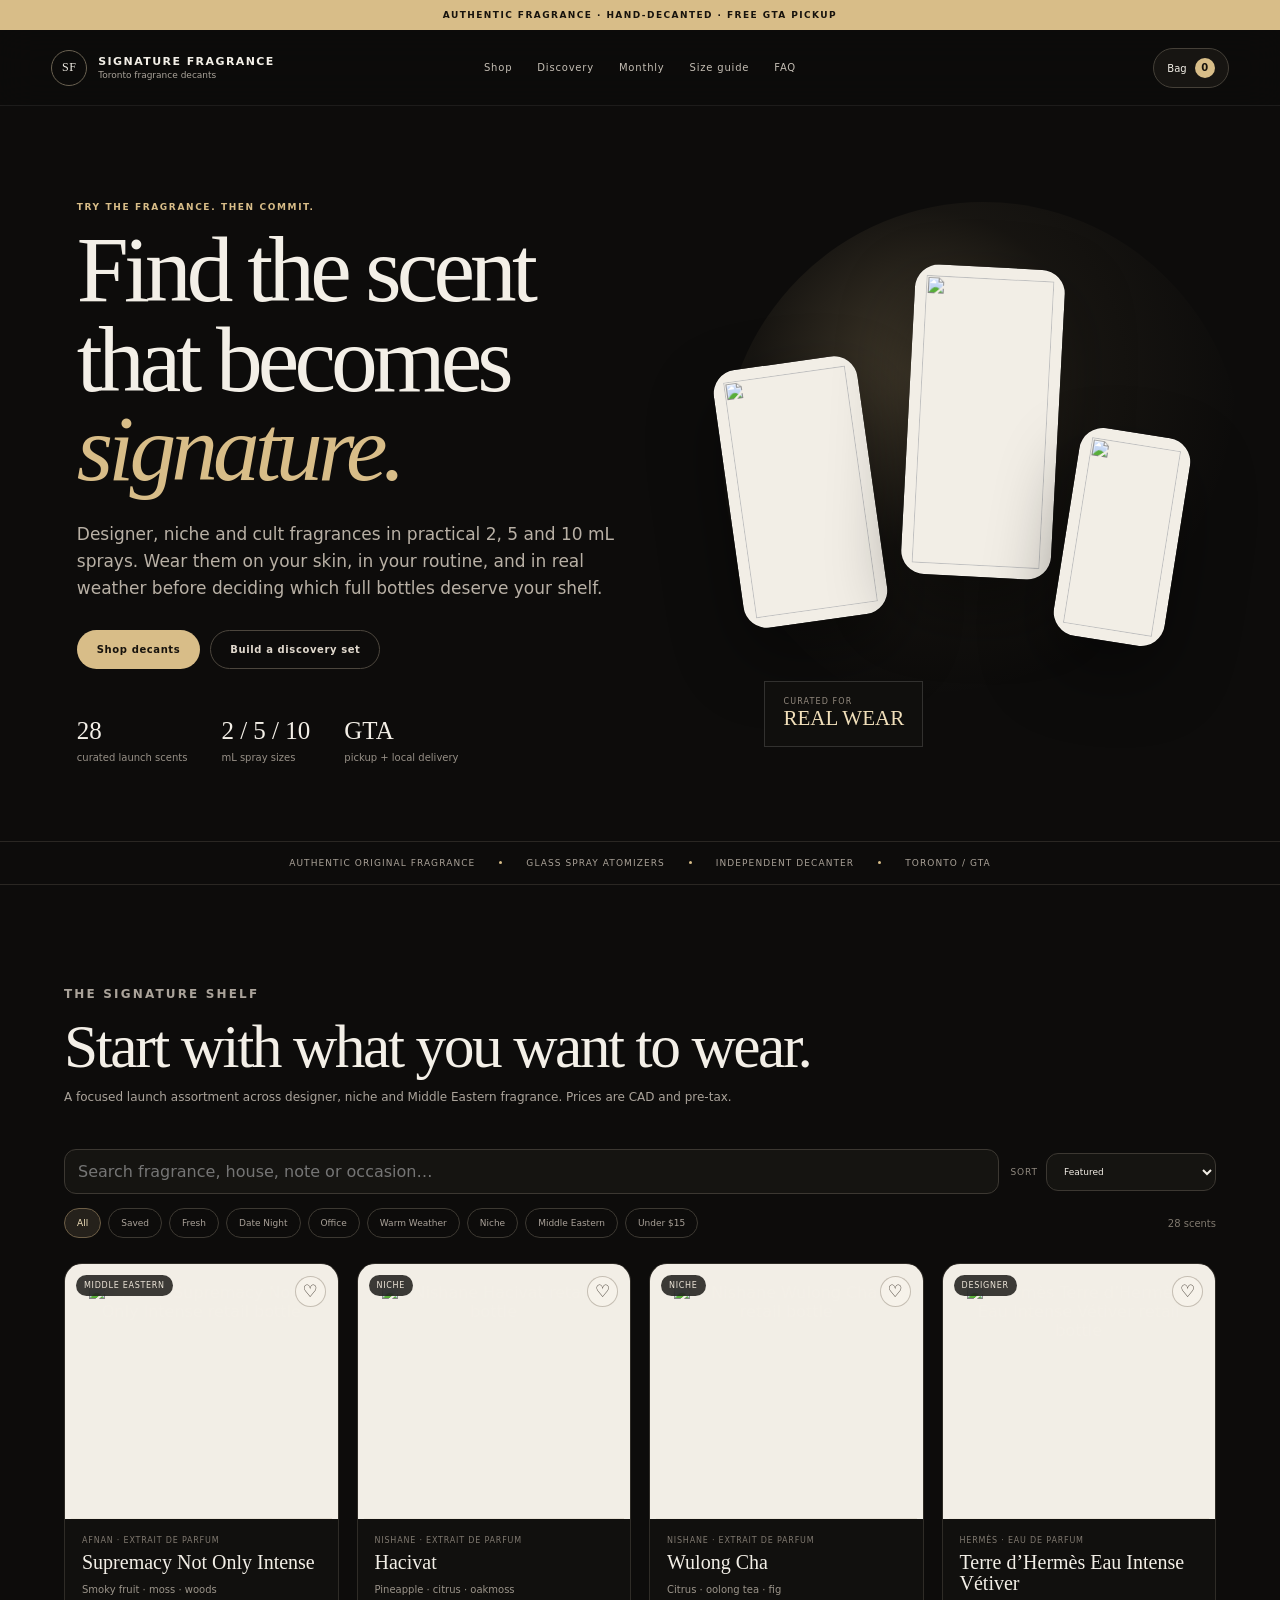
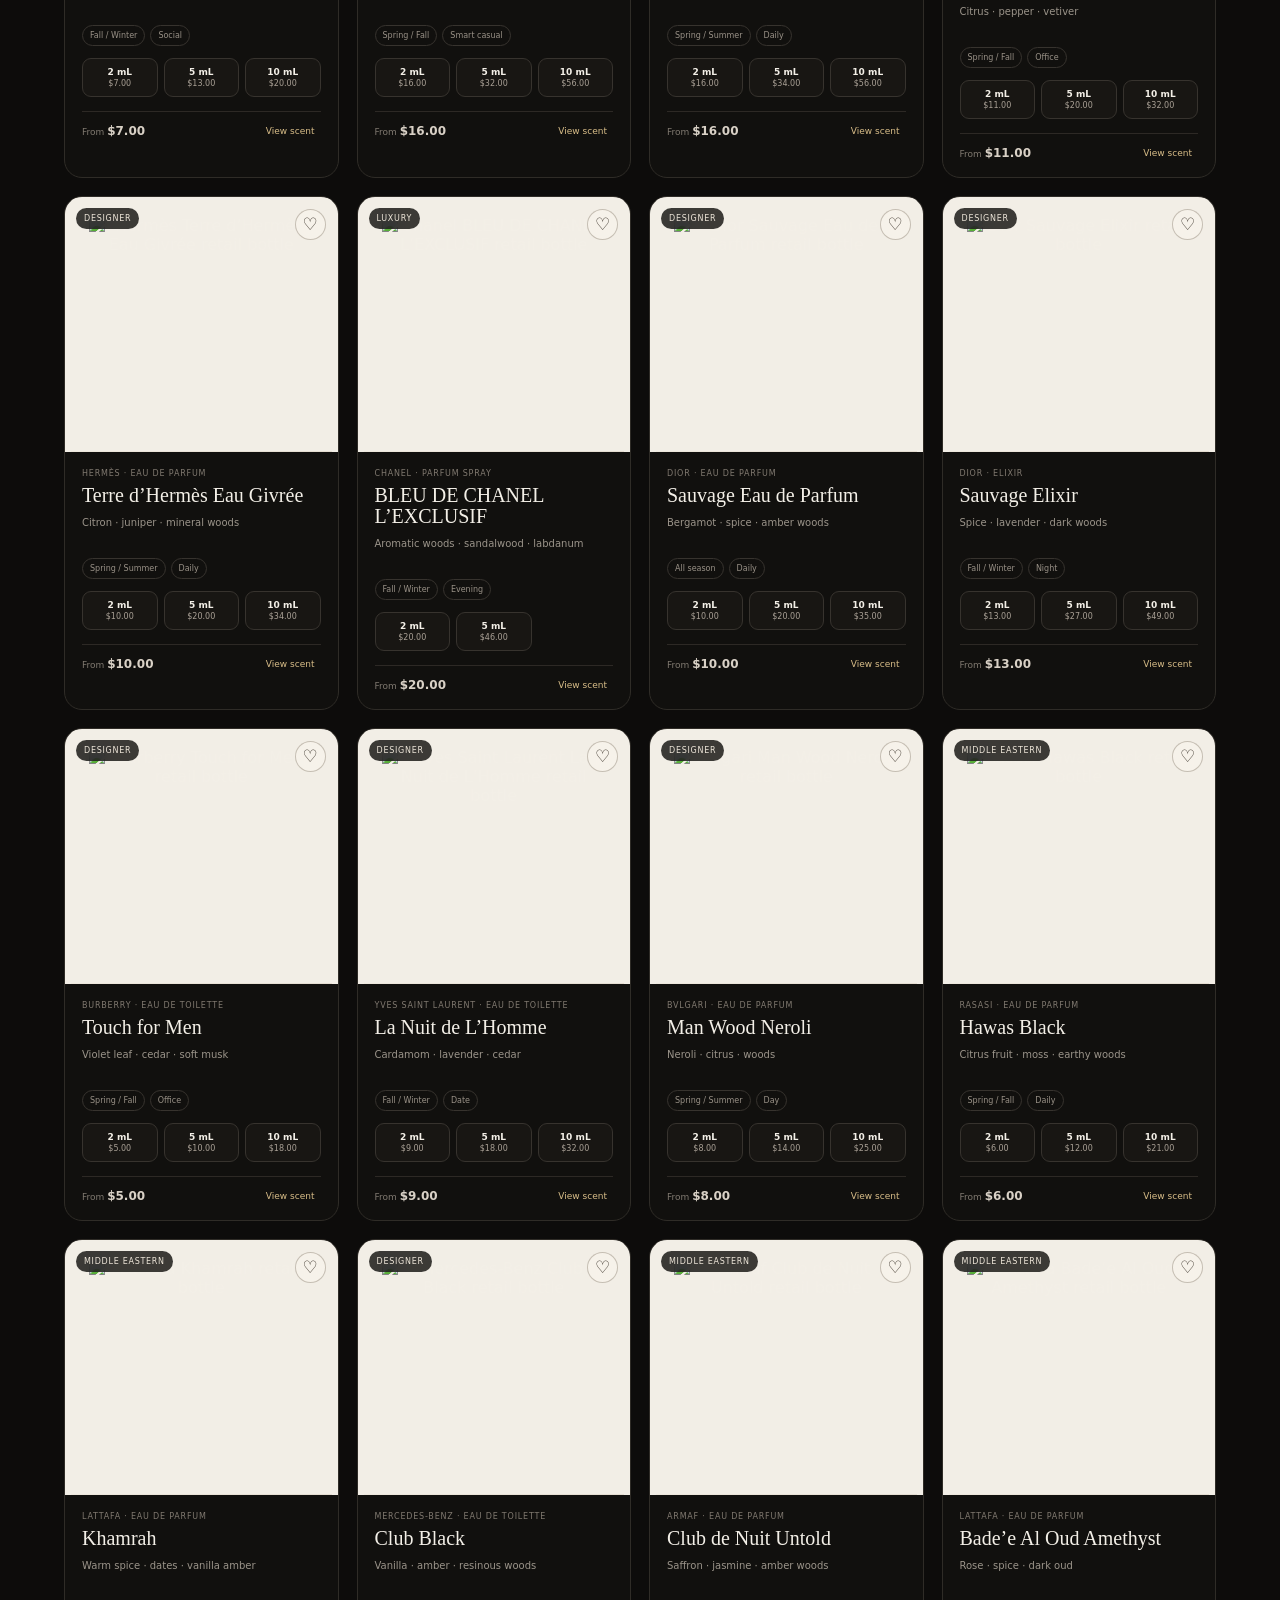
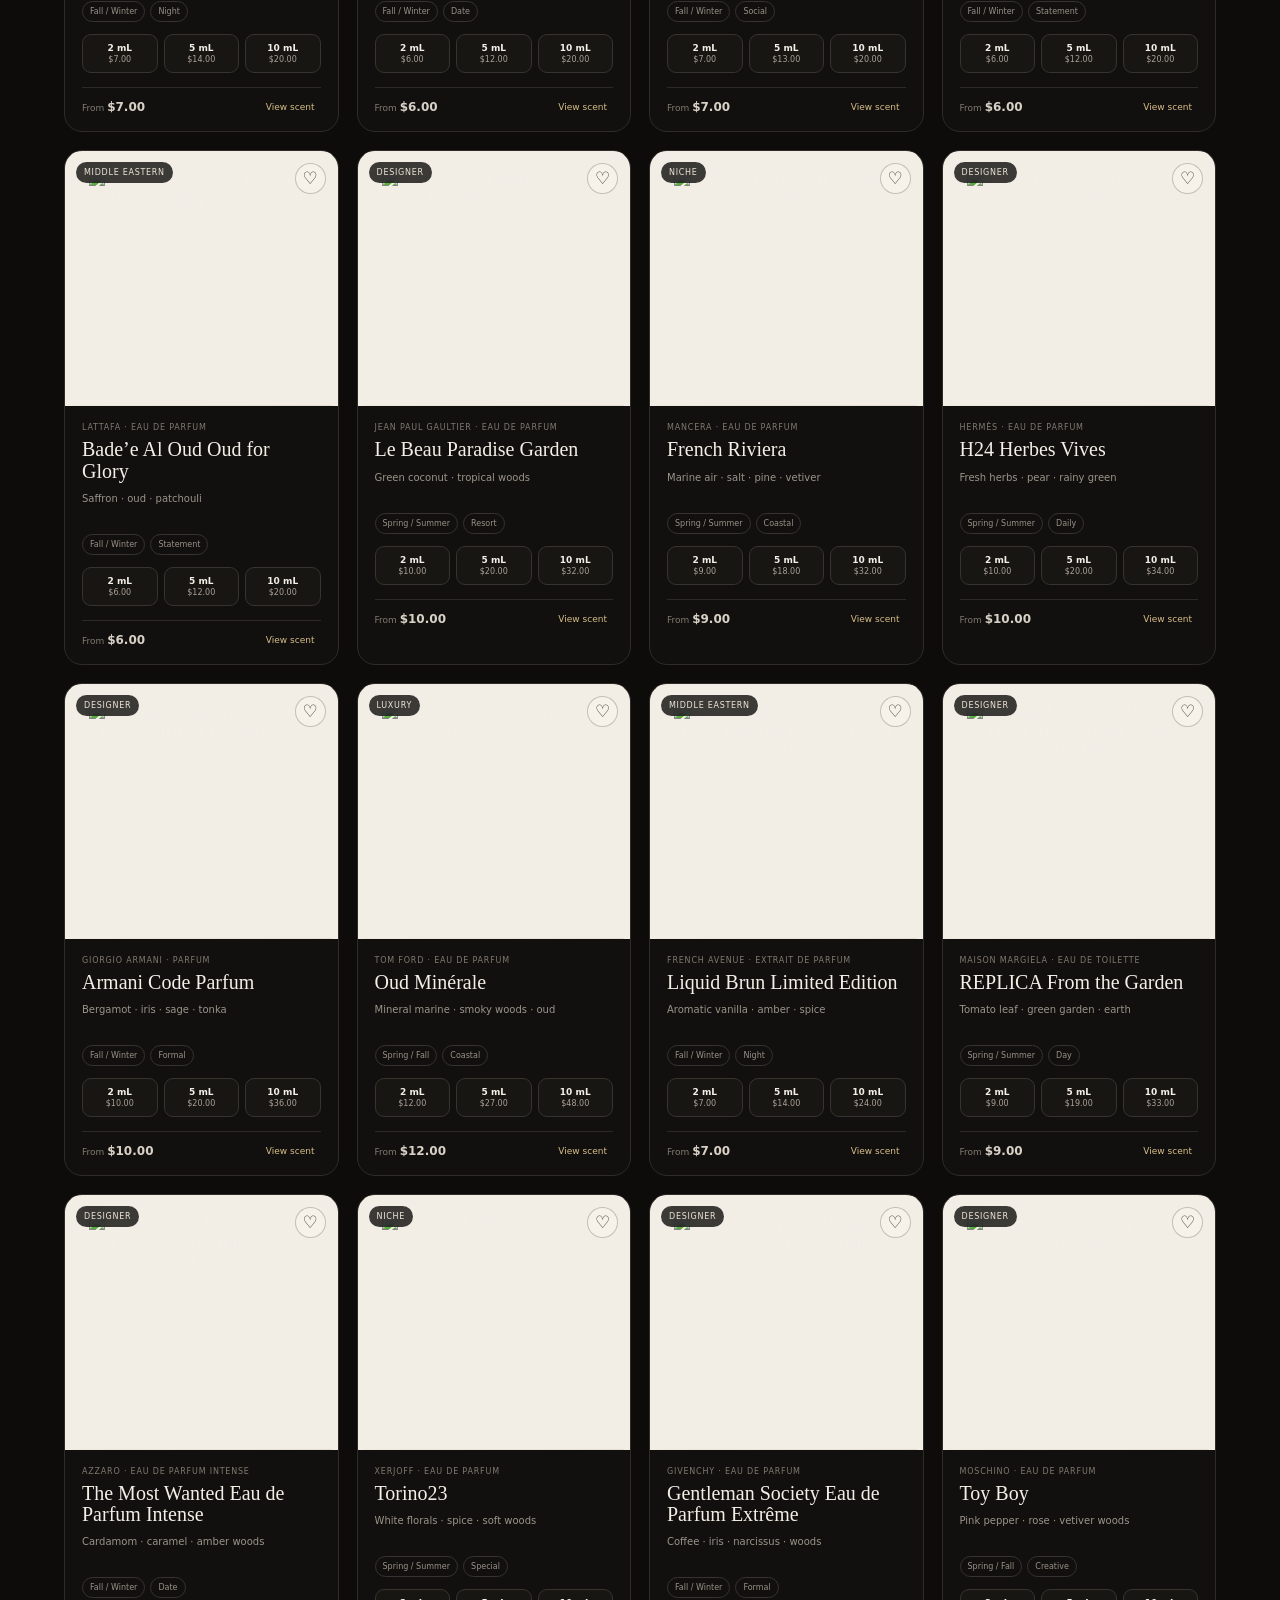
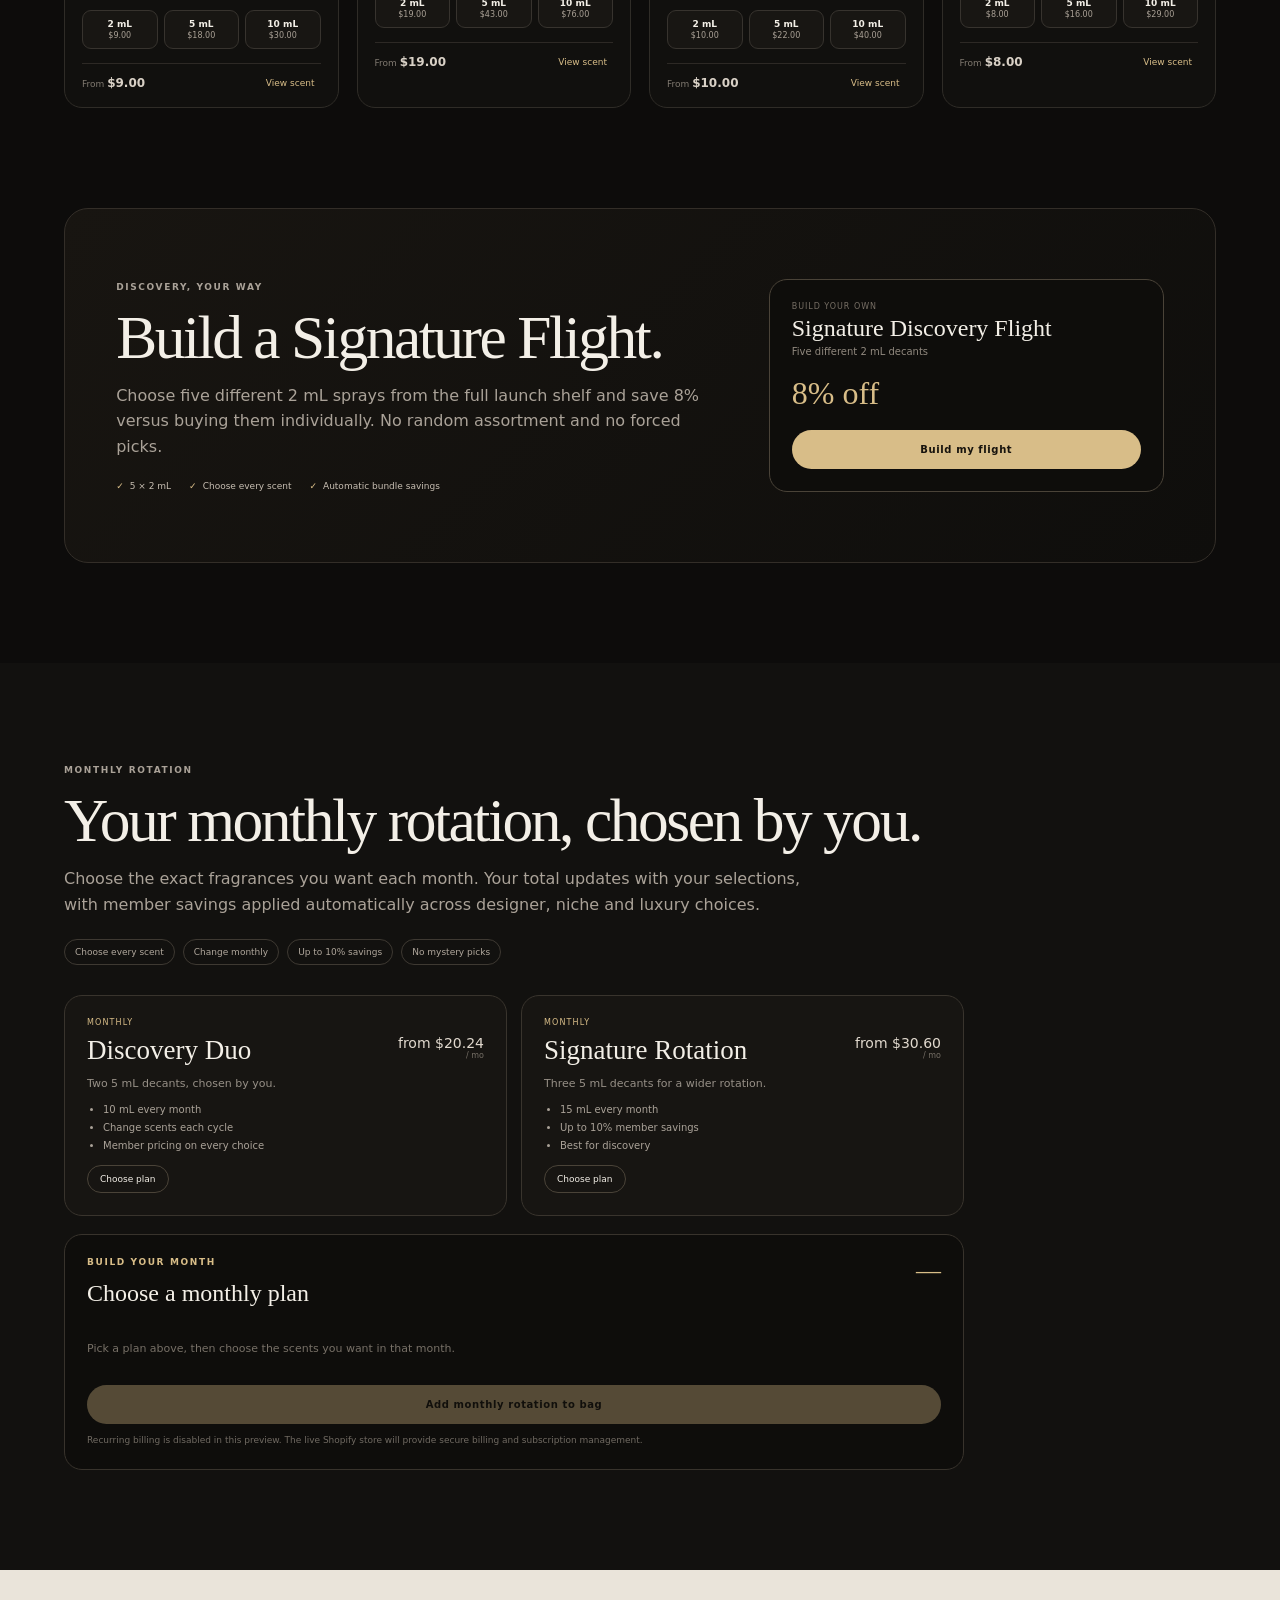
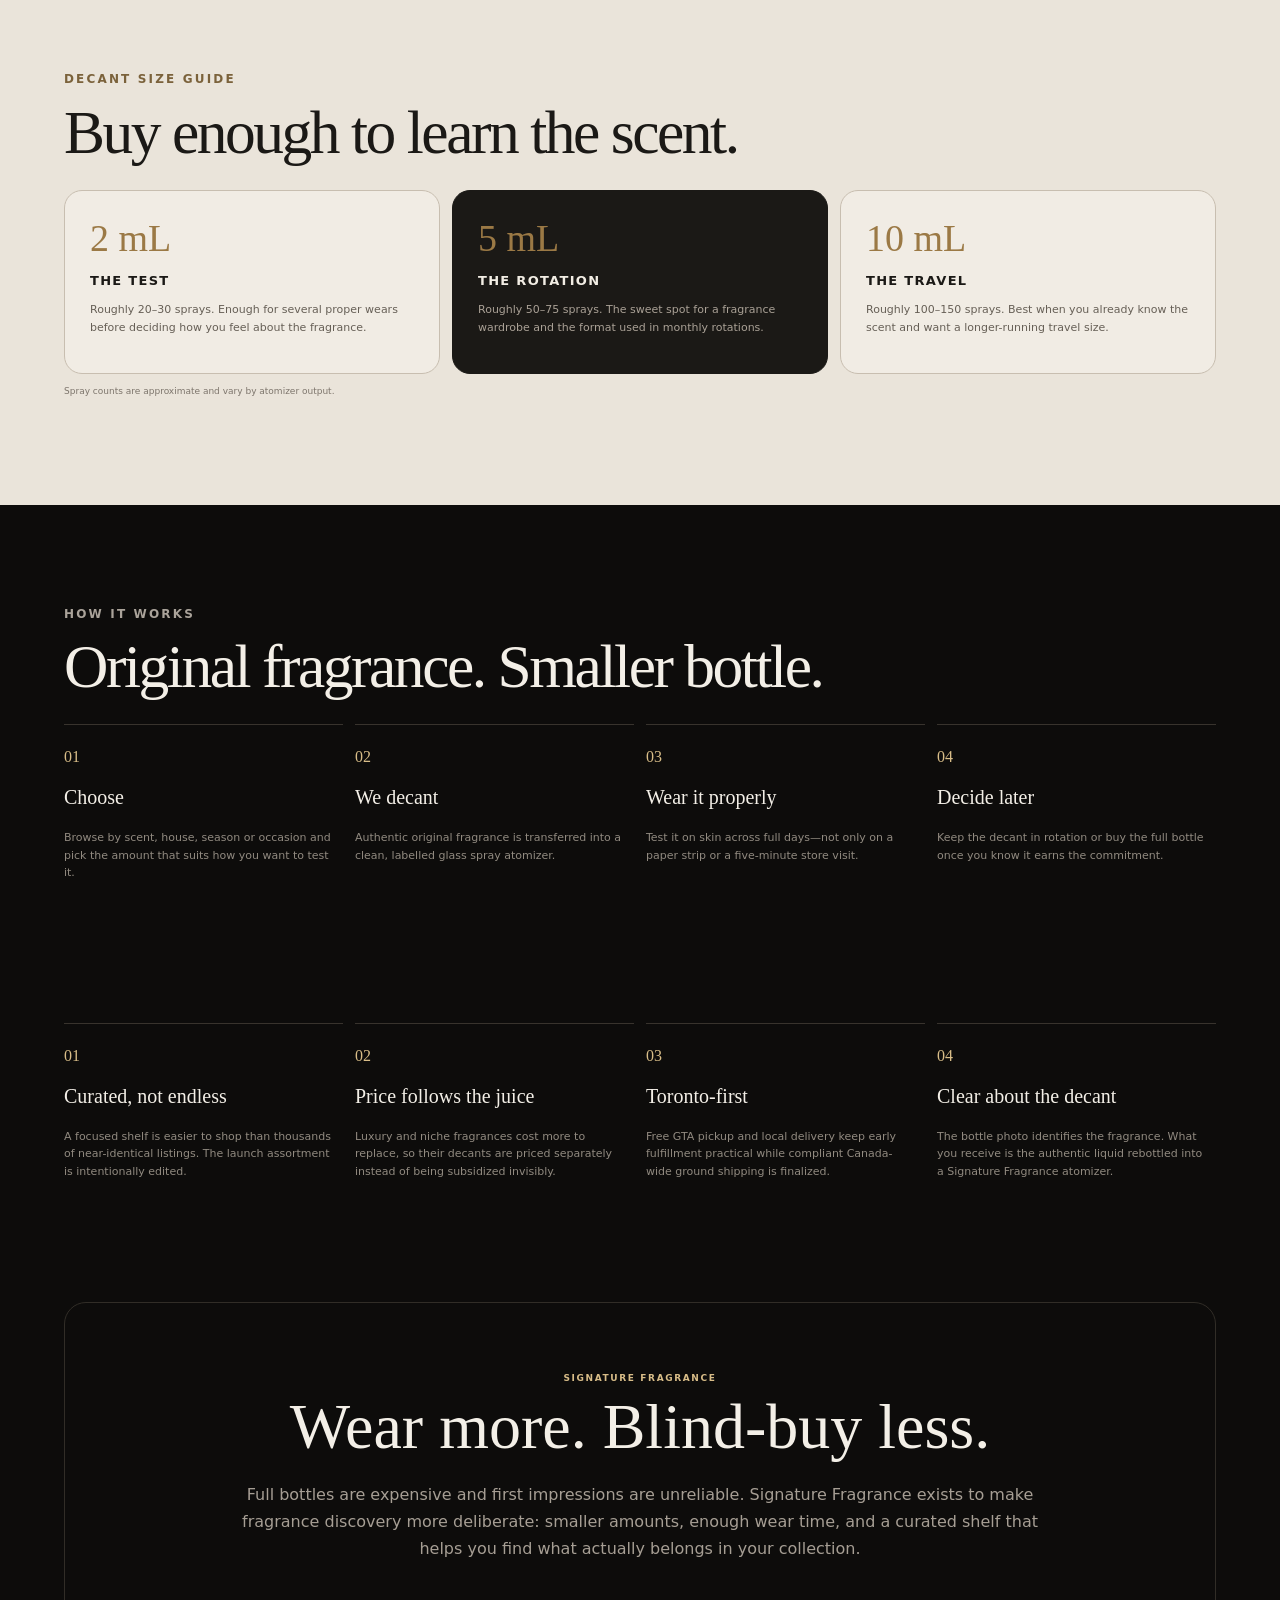
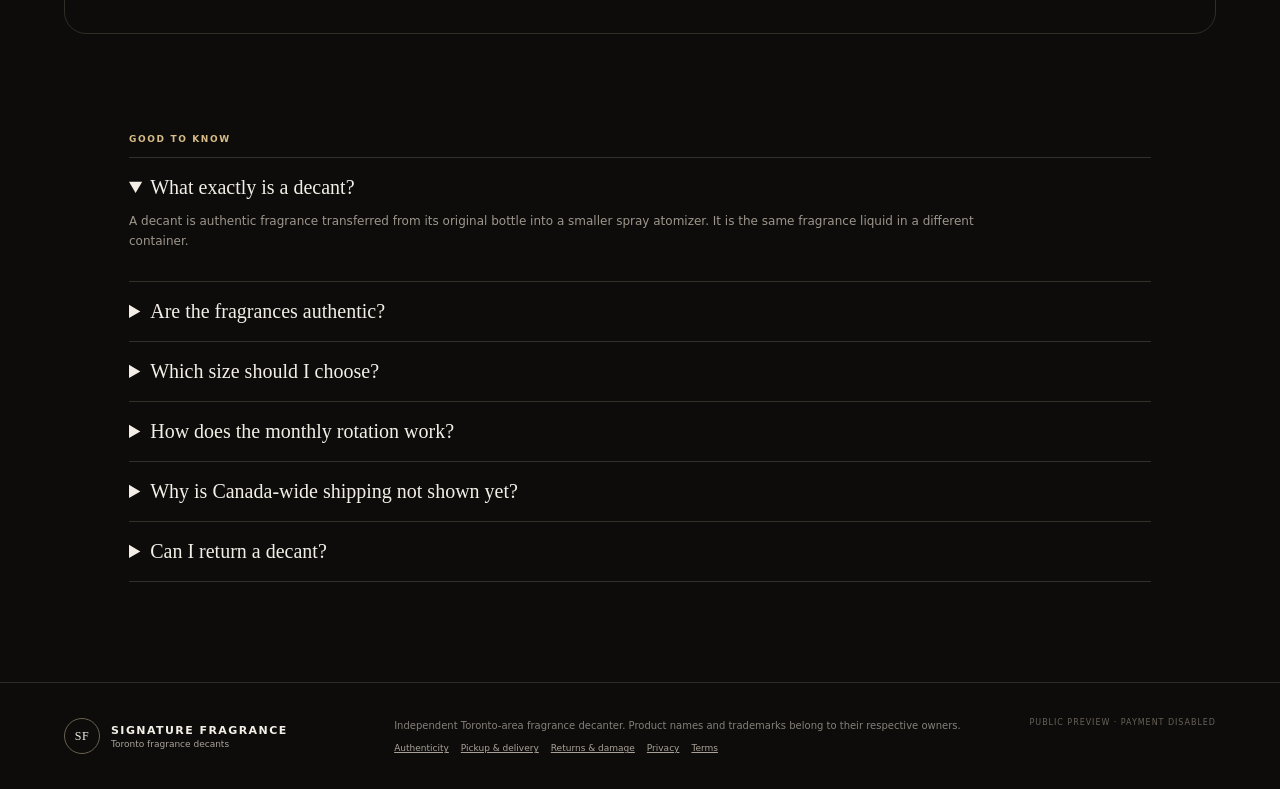
==== commit 1d6ef39b: "Deploy approved Signature Fragrance public v6 patch" ====
--- a/index.html
+++ b/index.html
@@ -1,257 +1,23 @@
 <!doctype html>
-<html lang="en">
-<head>
-  <meta charset="utf-8" />
-  <meta name="viewport" content="width=device-width, initial-scale=1, viewport-fit=cover" />
-  <meta name="theme-color" content="#10100f" />
-  <meta name="description" content="Signature Fragrance — Toronto fragrance decants and monthly rotations. Guest-first prototype." />
-  <link rel="manifest" href="manifest.webmanifest" />
-  <link rel="icon" href="assets/icon.svg" type="image/svg+xml" />
-  <link rel="stylesheet" href="styles.css" />
-  <title>Signature Fragrance — Toronto Decants</title>
-</head>
+<html lang="en"><head><meta charset="utf-8"><meta name="viewport" content="width=device-width,initial-scale=1,viewport-fit=cover"><meta name="theme-color" content="#0d0c0b"><meta name="description" content="Signature Fragrance — authentic fragrance decants in 2, 5 and 10 mL sizes, curated for Toronto and the GTA."><link rel="manifest" href="manifest.webmanifest"><link rel="icon" href="assets/icon.svg" type="image/svg+xml"><link rel="stylesheet" href="styles.css"><title>Signature Fragrance — Toronto Fragrance Decants</title></head>
 <body>
-  <div class="announcement">TORONTO / GTA · AUTHENTIC DECANTS · GUEST-FIRST SHOPPING · PROTOTYPE</div>
-
-  <header class="site-header">
-    <a class="brand" href="#top" aria-label="Signature Fragrance home">
-      <span class="brand-mark">SF</span>
-      <span><strong>SIGNATURE FRAGRANCE</strong><small>Toronto decant house</small></span>
-    </a>
-    <nav aria-label="Main navigation">
-      <a href="#shop">Shop</a>
-      <a href="#subscription">Monthly</a>
-      <a href="#how">How it works</a>
-      <a href="#about">About</a>
-      <a href="#faq">FAQ</a>
-    </nav>
-    <button class="cart-button" id="openCart" aria-label="Open shopping bag">Bag <span id="cartCount">0</span></button>
-  </header>
-
-  <main id="top">
-    <section class="hero">
-      <div class="hero-copy">
-        <p class="eyebrow">DECANTS, WITHOUT THE BLIND BUY</p>
-        <h1>Find your<br><em>signature.</em></h1>
-        <p class="hero-lede">Designer, niche and cult fragrance in 2, 5 and 10 mL atomizers. Curated in the GTA for people who want to wear more without buying every full bottle.</p>
-        <div class="hero-actions">
-          <a class="btn primary" href="#shop">Shop decants</a>
-          <a class="btn secondary" href="#subscription">Build a monthly box</a>
-        </div>
-        <div class="hero-proof">
-          <span><b>28</b> launch scents</span>
-          <span><b>3</b> decant sizes</span>
-          <span><b>0</b> required sign-ins</span>
-        </div>
-      </div>
-      <div class="hero-visual" aria-hidden="true">
-        <div class="orb"></div>
-        <div class="hero-bottle b1"><span>TEA</span></div>
-        <div class="hero-bottle b2"><span>FLORAL</span></div>
-        <div class="hero-bottle b3"><span>VETIVER</span></div>
-        <div class="hero-card">CURATED IN<br><strong>TORONTO</strong></div>
-      </div>
-    </section>
-
-    <section class="strip" aria-label="Store highlights">
-      <span>Free local pickup</span><i></i><span>GTA delivery option</span><i></i><span>Glass atomizers</span><i></i><span>Independent decanter</span>
-    </section>
-
-    <section class="shop-section" id="shop">
-      <div class="section-head">
-        <div>
-          <p class="eyebrow">THE LAUNCH WARDROBE</p>
-          <h2>Pick your next wear.</h2>
-          <p>All prototype prices are in CAD. Final launch pricing will be rechecked against replacement cost before Shopify goes live.</p>
-        </div>
-        <div class="search-wrap">
-          <input id="searchInput" type="search" placeholder="Search scent, house or note…" aria-label="Search fragrances" />
-        </div>
-      </div>
-      <div class="filters" id="filters" aria-label="Product filters"></div>
-      <div class="product-grid" id="productGrid"></div>
-    </section>
-
-    <section class="subscription" id="subscription">
-      <div class="subscription-copy">
-        <p class="eyebrow">MONTHLY ROTATION</p>
-        <h2>Your shelf, without the full bottles.</h2>
-        <p>Choose a plan and build the box yourself. Core scents are included, while higher-cost bottles carry a transparent upgrade so prestige options stay available without breaking the subscription economics.</p>
-        <div class="sub-benefits">
-          <span>Monthly cadence</span><span>Transparent upgrades</span><span>Guest-first flow</span><span>Shopify-ready concept</span>
-        </div>
-      </div>
-      <div class="plans" id="plans"></div>
-      <div class="builder" id="builder">
-        <div class="builder-head">
-          <div><p class="eyebrow">BUILD YOUR BOX</p><h3 id="builderTitle">Select a plan above</h3></div>
-          <strong id="builderTotal">—</strong>
-        </div>
-        <div id="subscriptionSlots" class="subscription-slots"></div>
-        <button class="btn primary wide" id="addSubscription" disabled>Add monthly box to bag</button>
-        <small>Prototype recurring plan only. Shopify or another subscription engine will own billing and self-service controls at launch.</small>
-      </div>
-    </section>
-
-    <section class="discovery">
-      <div>
-        <p class="eyebrow">DISCOVERY SET</p>
-        <h2>The Toronto Flight</h2>
-        <p>Build five 2 mL sprays from the Core and Select shelves. It is designed as a discovery-first order rather than a random sampler.</p>
-      </div>
-      <div class="flight-card">
-        <div><strong>5 × 2 mL</strong><span>Choose any eligible Core / Select scents</span></div>
-        <b>$49</b>
-        <button class="btn primary" id="flightBtn">Build a flight</button>
-      </div>
-    </section>
-
-    <section class="how" id="how">
-      <div class="section-head compact">
-        <div><p class="eyebrow">HOW IT WORKS</p><h2>From full bottle to your rotation.</h2></div>
-      </div>
-      <div class="how-grid">
-        <article><span>01</span><h3>Choose your scent</h3><p>Shop individual decants, a five-scent flight or a monthly rotation.</p></article>
-        <article><span>02</span><h3>Choose your size</h3><p>2 mL for testing, 5 mL for rotation and 10 mL for travel-size commitment.</p></article>
-        <article><span>03</span><h3>We decant it</h3><p>The launch concept uses authentic original fragrance transferred into clean glass atomizers and labelled by scent and size.</p></article>
-        <article><span>04</span><h3>Pick up or receive it</h3><p>The prototype prioritizes GTA pickup and local delivery while compliant carrier handling is finalized for broader shipping.</p></article>
-      </div>
-    </section>
-
-    <section class="value-grid" id="about">
-      <article><span>01</span><h3>Authenticity over theatre</h3><p>Every listing is represented as an independently rebottled portion of an authentic original fragrance—not a clone, impression or inspired-by oil.</p></article>
-      <article><span>02</span><h3>Toronto-first economics</h3><p>Local pickup and GTA delivery reduce the friction of paying parcel-level shipping for a tiny bottle and keep early fulfillment practical.</p></article>
-      <article><span>03</span><h3>Premium where it matters</h3><p>Niche and luxury juice is tiered separately instead of pretending every millilitre has the same replacement cost.</p></article>
-      <article><span>04</span><h3>Guest by default</h3><p>The prototype uses no login gate. Shopify can later own checkout, tax, payment, inventory and recurring billing without changing the storefront concept.</p></article>
-    </section>
-
-    <section class="brand-story">
-      <p class="eyebrow">SIGNATURE FRAGRANCE</p>
-      <h2>Wear more. Commit later.</h2>
-      <p>Signature Fragrance is built around a simple idea: full bottles are expensive, collections grow quickly, and a great fragrance is easier to judge after real wear than after one strip in a store. The shop turns a curated wardrobe into smaller, practical rotations so customers can discover what actually deserves a place on their shelf.</p>
-    </section>
-
-    <section class="faq" id="faq">
-      <p class="eyebrow">GOOD TO KNOW</p>
-      <details open><summary>Are these original fragrances?</summary><p>Yes. The concept is to sell authentic fragrance transferred from original bottles into smaller atomizers. Signature Fragrance is independent and is not affiliated with, sponsored by, or endorsed by the fragrance houses shown.</p></details>
-      <details><summary>Why are some scents more expensive?</summary><p>Replacement cost varies dramatically. The prototype uses Core, Select, Premium and Reserve tiers so expensive niche and luxury bottles can remain available without hiding their cost inside every other product.</p></details>
-      <details><summary>Why is national shipping not a launch promise yet?</summary><p>Alcohol-based fragrance is regulated in transport. The prototype prioritizes GTA pickup and local delivery while a compliant dangerous-goods carrier workflow is finalized.</p></details>
-      <details><summary>Do I need an account?</summary><p>No account is required in this prototype. The intended Shopify storefront can remain guest-first for one-time purchases. Subscription management may rely on Shopify's secure customer/subscription management tools when live.</p></details>
-      <details><summary>Can I return a decant?</summary><p>The intended launch policy is final sale on filled-to-order decants except for leakage, damage or fulfillment error. Final Ontario-compliant policy wording will be reviewed before real payments are enabled.</p></details>
-    </section>
-  </main>
-
-  <footer>
-    <div class="brand footer-brand"><span class="brand-mark">SF</span><span><strong>SIGNATURE FRAGRANCE</strong><small>Toronto decant house</small></span></div>
-    <div class="footer-copy">
-      <p>Independent Toronto-area fragrance decanter. Product names and trademarks belong to their respective owners.</p>
-      <div class="footer-links">
-        <button data-policy="authenticity">Authenticity</button>
-        <button data-policy="fulfillment">Fulfillment</button>
-        <button data-policy="returns">Returns & damage</button>
-        <button data-policy="privacy">Privacy</button>
-        <button data-policy="terms">Terms</button>
-        <button data-policy="contact">Contact</button>
-      </div>
-    </div>
-    <p class="prototype">PROTOTYPE · STATIC GITHUB PAGES BUILD · PAYMENT DISABLED</p>
-  </footer>
-
-  <aside class="cart-drawer" id="cartDrawer" aria-hidden="true">
-    <div class="drawer-head"><h3>Your bag</h3><button id="closeCart" aria-label="Close bag">×</button></div>
-    <div id="cartItems" class="cart-items"></div>
-    <div class="cart-summary">
-      <div><span>Subtotal</span><strong id="cartSubtotal">$0.00</strong></div>
-      <small>Estimated HST and fulfillment appear during order review. Final Shopify checkout will calculate the authoritative amounts.</small>
-      <button class="btn primary wide" id="checkoutBtn">Guest checkout</button>
-      <button class="text-button" id="clearCart">Clear bag</button>
-    </div>
-  </aside>
-  <div class="scrim" id="scrim"></div>
-
-  <dialog id="productModal" class="modal product-modal"><div id="productModalContent"></div></dialog>
-
-  <dialog id="flightModal" class="modal flight-modal">
-    <div class="modal-shell">
-      <button class="modal-close" id="closeFlight" aria-label="Close">×</button>
-      <p class="eyebrow">THE TORONTO FLIGHT</p>
-      <h2>Build five 2 mL sprays.</h2>
-      <p class="muted">Choose five different Core or Select scents. Premium and Reserve bottles are excluded from this fixed-price prototype set.</p>
-      <div id="flightSlots" class="flight-slots"></div>
-      <div class="flight-total"><span>Discovery set</span><strong>$49.00</strong></div>
-      <button class="btn primary wide" id="addFlight" disabled>Add flight to bag</button>
-    </div>
-  </dialog>
-
-  <dialog id="checkoutModal" class="modal checkout-modal">
-    <div class="checkout-shell">
-      <button class="modal-close" id="closeCheckout" aria-label="Close checkout">×</button>
-      <div class="checkout-progress" id="checkoutProgress"></div>
-
-      <section class="checkout-step" data-step="1">
-        <p class="eyebrow">GUEST CHECKOUT</p>
-        <h2>Contact</h2>
-        <p class="muted">No account or password. This static prototype does not transmit or save the information entered here.</p>
-        <div class="field-grid">
-          <label>First name<input id="firstName" autocomplete="given-name" placeholder="First name" /></label>
-          <label>Last name<input id="lastName" autocomplete="family-name" placeholder="Last name" /></label>
-        </div>
-        <label>Email<input id="email" type="email" autocomplete="email" placeholder="you@example.com" /></label>
-        <label>Phone <span class="optional">optional</span><input id="phone" type="tel" autocomplete="tel" placeholder="(000) 000-0000" /></label>
-        <label class="check"><input id="marketing" type="checkbox" /> Email me launch drops and restocks</label>
-        <div class="checkout-actions"><button class="btn primary" id="toFulfillment">Continue to fulfillment</button></div>
-      </section>
-
-      <section class="checkout-step" data-step="2" hidden>
-        <p class="eyebrow">GUEST CHECKOUT</p>
-        <h2>Fulfillment</h2>
-        <div class="fulfillment-options">
-          <label class="fulfillment-card"><input type="radio" name="fulfillment" value="pickup" checked /><span><b>GTA pickup</b><small>Free · prototype location details shown after payment at launch</small></span><strong>$0</strong></label>
-          <label class="fulfillment-card"><input type="radio" name="fulfillment" value="delivery" /><span><b>GTA local delivery</b><small>Prototype flat-rate estimate for order review</small></span><strong>$9.95</strong></label>
-        </div>
-        <div id="deliveryFields" class="delivery-fields" hidden>
-          <label>Address<input id="address1" autocomplete="address-line1" placeholder="Street address" /></label>
-          <label>Apartment / unit <span class="optional">optional</span><input id="address2" autocomplete="address-line2" placeholder="Unit" /></label>
-          <div class="field-grid thirds">
-            <label>City<input id="city" autocomplete="address-level2" placeholder="City" value="Toronto" /></label>
-            <label>Province<input id="province" value="Ontario" readonly /></label>
-            <label>Postal code<input id="postalCode" autocomplete="postal-code" placeholder="A1A 1A1" /></label>
-          </div>
-        </div>
-        <div class="checkout-actions split"><button class="btn secondary" data-back="1">Back</button><button class="btn primary" id="toReview">Review order</button></div>
-      </section>
-
-      <section class="checkout-step" data-step="3" hidden>
-        <p class="eyebrow">ORDER REVIEW</p>
-        <h2>One last look.</h2>
-        <div class="review-contact" id="reviewContact"></div>
-        <div class="review-items" id="reviewItems"></div>
-        <div class="review-totals" id="reviewTotals"></div>
-        <div class="prototype-box"><strong>Prototype boundary</strong><span>The next button is the exact handoff point to Shopify Checkout in the production store. No card fields exist in this GitHub build.</span></div>
-        <div class="checkout-actions split"><button class="btn secondary" data-back="2">Back</button><button class="btn primary" id="toPaymentStop">Proceed to payment</button></div>
-      </section>
-
-      <section class="checkout-step payment-stop" data-step="4" hidden>
-        <div class="payment-mark">✓</div>
-        <p class="eyebrow">PROTOTYPE COMPLETE</p>
-        <h2>Payment starts here.</h2>
-        <p>In the live Shopify store, this is where the customer would enter Shopify's secure checkout and payment flow. The GitHub prototype intentionally stops before collecting payment information.</p>
-        <div class="payment-summary" id="paymentSummary"></div>
-        <button class="btn primary wide" id="copyOrderBtn">Copy prototype order summary</button>
-        <button class="text-button" id="restartCheckout">Return to store</button>
-      </section>
-    </div>
-  </dialog>
-
-  <dialog id="policyModal" class="modal policy-modal">
-    <div class="modal-shell">
-      <button class="modal-close" id="closePolicy" aria-label="Close">×</button>
-      <div id="policyContent"></div>
-    </div>
-  </dialog>
-
-  <div class="toast" id="toast" role="status" aria-live="polite"></div>
-
-  <script src="app.js"></script>
-</body>
-</html>
+<div class="announcement">AUTHENTIC FRAGRANCE · HAND-DECANTED · FREE GTA PICKUP</div>
+<header class="site-header"><a class="brand" href="#top" aria-label="Signature Fragrance home"><span class="brand-mark">SF</span><span><strong>SIGNATURE FRAGRANCE</strong><small>Toronto fragrance decants</small></span></a><nav aria-label="Main navigation"><a href="#shop">Shop</a><a href="#discovery">Discovery</a><a href="#subscription">Monthly</a><a href="#guide">Size guide</a><a href="#faq">FAQ</a></nav><button class="cart-button" id="openCart" aria-label="Open shopping bag">Bag <span id="cartCount">0</span></button></header>
+<main id="top">
+<section class="hero"><div class="hero-copy"><p class="eyebrow">TRY THE FRAGRANCE. THEN COMMIT.</p><h1>Find the scent that becomes <em>signature.</em></h1><p class="hero-lede">Designer, niche and cult fragrances in practical 2, 5 and 10 mL sprays. Wear them on your skin, in your routine, and in real weather before deciding which full bottles deserve your shelf.</p><div class="hero-actions"><a class="btn primary" href="#shop">Shop decants</a><a class="btn secondary" href="#discovery">Build a discovery set</a></div><div class="hero-proof"><span><b>28</b>curated launch scents</span><span><b>2 / 5 / 10</b>mL spray sizes</span><span><b>GTA</b>pickup + local delivery</span></div></div><div class="hero-visual" aria-hidden="true"><div class="orb"></div><div class="hero-bottle b1"><img src="https://cdn.shopify.com/s/files/1/1588/9573/files/nishane-wulong-cha-100ml_1_651ec659-1376-4921-bc80-cfbd0521f8cd.png?v=1754962231" alt="" referrerpolicy="no-referrer" onerror="this.closest('.hero-bottle').hidden=true"></div><div class="hero-bottle b2"><img src="https://mintishop.pl/hpeciai/7f8817d10ce791ed77613a05b067a60c/pol_pl_Xerjoff-Torino23-woda-perfumowana-spray-50ml-94619_1.webp" alt="" referrerpolicy="no-referrer" onerror="this.closest('.hero-bottle').hidden=true"></div><div class="hero-bottle b3"><img src="https://www.sephora.com/productimages/sku/s2121457-main-zoom.jpg" alt="" referrerpolicy="no-referrer" onerror="this.closest('.hero-bottle').hidden=true"></div><div class="hero-card"><small>CURATED FOR</small><strong>REAL WEAR</strong></div></div></section>
+<section class="strip" aria-label="Store highlights"><span>Authentic original fragrance</span><i></i><span>Glass spray atomizers</span><i></i><span>Independent decanter</span><i></i><span>Toronto / GTA</span></section>
+<section class="shop-section" id="shop"><div class="section-head"><div><p class="eyebrow">THE SIGNATURE SHELF</p><h2>Start with what you want to wear.</h2><p>A focused launch assortment across designer, niche and Middle Eastern fragrance. Prices are CAD and pre-tax.</p></div></div><div class="shop-toolbar"><div class="search-wrap"><input id="searchInput" type="search" placeholder="Search fragrance, house, note or occasion…" aria-label="Search fragrances"></div><label class="sort-wrap"><span>Sort</span><select id="sortSelect"><option value="featured">Featured</option><option value="low">Price: low to high</option><option value="high">Price: high to low</option><option value="az">Brand: A–Z</option></select></label></div><div class="filter-row"><div class="filters" id="filters" aria-label="Product filters"></div><span id="resultCount" class="result-count"></span></div><div class="product-grid" id="productGrid"></div></section>
+<section class="discovery" id="discovery"><div><p class="eyebrow">DISCOVERY, YOUR WAY</p><h2>Build a Signature Flight.</h2><p>Choose five different 2 mL sprays from the full launch shelf and save 8% versus buying them individually. No random assortment and no forced picks.</p><ul class="inline-checks"><li>5 × 2 mL</li><li>Choose every scent</li><li>Automatic bundle savings</li></ul></div><div class="flight-card"><div><small>BUILD YOUR OWN</small><strong>Signature Discovery Flight</strong><span>Five different 2 mL decants</span></div><b>8% off</b><button class="btn primary" id="flightBtn">Build my flight</button></div></section>
+<section class="subscription" id="subscription"><div class="subscription-copy"><p class="eyebrow">MONTHLY ROTATION</p><h2>Your monthly rotation, chosen by you.</h2><p>Choose the exact fragrances you want each month. Your total updates with your selections, with member savings applied automatically across designer, niche and luxury choices.</p><div class="sub-benefits"><span>Choose every scent</span><span>Change monthly</span><span>Up to 10% savings</span><span>No mystery picks</span></div></div><div class="plans" id="plans"></div><div class="builder" id="builder"><div class="builder-head"><div><p class="eyebrow">BUILD YOUR MONTH</p><h3 id="builderTitle">Choose a monthly plan</h3><span id="builderSavings" class="builder-savings"></span></div><strong id="builderTotal">—</strong></div><div id="subscriptionSlots" class="subscription-slots"></div><button class="btn primary wide" id="addSubscription" disabled>Add monthly rotation to bag</button><small>Recurring billing is disabled in this preview. The live Shopify store will provide secure billing and subscription management.</small></div></section>
+<section class="size-guide" id="guide"><div class="section-head compact"><div><p class="eyebrow">DECANT SIZE GUIDE</p><h2>Buy enough to learn the scent.</h2></div></div><div class="size-grid"><article><span>2 mL</span><h3>The test</h3><p>Roughly 20–30 sprays. Enough for several proper wears before deciding how you feel about the fragrance.</p></article><article class="featured"><span>5 mL</span><h3>The rotation</h3><p>Roughly 50–75 sprays. The sweet spot for a fragrance wardrobe and the format used in monthly rotations.</p></article><article><span>10 mL</span><h3>The travel</h3><p>Roughly 100–150 sprays. Best when you already know the scent and want a longer-running travel size.</p></article></div><p class="guide-note">Spray counts are approximate and vary by atomizer output.</p></section>
+<section class="how" id="how"><div class="section-head compact"><div><p class="eyebrow">HOW IT WORKS</p><h2>Original fragrance. Smaller bottle.</h2></div></div><div class="how-grid"><article><span>01</span><h3>Choose</h3><p>Browse by scent, house, season or occasion and pick the amount that suits how you want to test it.</p></article><article><span>02</span><h3>We decant</h3><p>Authentic original fragrance is transferred into a clean, labelled glass spray atomizer.</p></article><article><span>03</span><h3>Wear it properly</h3><p>Test it on skin across full days—not only on a paper strip or a five-minute store visit.</p></article><article><span>04</span><h3>Decide later</h3><p>Keep the decant in rotation or buy the full bottle once you know it earns the commitment.</p></article></div></section>
+<section class="value-grid"><article><span>01</span><h3>Curated, not endless</h3><p>A focused shelf is easier to shop than thousands of near-identical listings. The launch assortment is intentionally edited.</p></article><article><span>02</span><h3>Price follows the juice</h3><p>Luxury and niche fragrances cost more to replace, so their decants are priced separately instead of being subsidized invisibly.</p></article><article><span>03</span><h3>Toronto-first</h3><p>Free GTA pickup and local delivery keep early fulfillment practical while compliant Canada-wide ground shipping is finalized.</p></article><article><span>04</span><h3>Clear about the decant</h3><p>The bottle photo identifies the fragrance. What you receive is the authentic liquid rebottled into a Signature Fragrance atomizer.</p></article></section>
+<section class="brand-story"><p class="eyebrow">SIGNATURE FRAGRANCE</p><h2>Wear more. Blind-buy less.</h2><p>Full bottles are expensive and first impressions are unreliable. Signature Fragrance exists to make fragrance discovery more deliberate: smaller amounts, enough wear time, and a curated shelf that helps you find what actually belongs in your collection.</p></section>
+<section class="faq" id="faq"><p class="eyebrow">GOOD TO KNOW</p><details open><summary>What exactly is a decant?</summary><p>A decant is authentic fragrance transferred from its original bottle into a smaller spray atomizer. It is the same fragrance liquid in a different container.</p></details><details><summary>Are the fragrances authentic?</summary><p>Authenticity is the operating standard for the business model: decants are filled from genuine original bottles. Signature Fragrance is independent and is not affiliated with or endorsed by the fragrance houses shown.</p></details><details><summary>Which size should I choose?</summary><p>Start with 2 mL if you are unsure, 5 mL if you want it in rotation, and 10 mL when you already know you like the scent. Approximate spray counts are shown in the size guide above.</p></details><details><summary>How does the monthly rotation work?</summary><p>You choose two or three 5 mL scents. The monthly price is calculated from those selections with member discounts capped by cost tier, so premium choices stay transparent and sustainable.</p></details><details><summary>Why is Canada-wide shipping not shown yet?</summary><p>Alcohol-based fragrance is regulated as a flammable liquid in transport. The production store will enable broader shipping only through a compliant ground-carrier workflow.</p></details><details><summary>Can I return a decant?</summary><p>The intended launch policy is final sale on filled-to-order decants for scent preference, with separate remedies for leakage, damage, incorrect items or fulfillment error.</p></details></section>
+</main>
+<footer><div class="brand footer-brand"><span class="brand-mark">SF</span><span><strong>SIGNATURE FRAGRANCE</strong><small>Toronto fragrance decants</small></span></div><div class="footer-copy"><p>Independent Toronto-area fragrance decanter. Product names and trademarks belong to their respective owners.</p><div class="footer-links"><button data-policy="authenticity">Authenticity</button><button data-policy="fulfillment">Pickup & delivery</button><button data-policy="returns">Returns & damage</button><button data-policy="privacy">Privacy</button><button data-policy="terms">Terms</button></div></div><p class="preview-note">PUBLIC PREVIEW · PAYMENT DISABLED</p></footer>
+<aside class="cart-drawer" id="cartDrawer" aria-hidden="true"><div class="drawer-head"><div><p class="eyebrow">YOUR BAG</p><h3>Ready when you are.</h3></div><button id="closeCart" aria-label="Close bag">×</button></div><div id="cartItems" class="cart-items"></div><div class="cart-summary"><div><span>Merchandise</span><strong id="cartSubtotal">$0.00</strong></div><small>Free GTA pickup. Local delivery and estimated HST appear during order review.</small><button class="btn primary wide" id="checkoutBtn">Continue to checkout</button><button class="text-button" id="clearCart">Clear bag</button></div></aside><div class="scrim" id="scrim"></div>
+<dialog id="productModal" class="modal product-modal"><div id="productModalContent"></div></dialog>
+<dialog id="flightModal" class="modal flight-modal"><div class="modal-shell"><button class="modal-close" id="closeFlight" aria-label="Close">×</button><p class="eyebrow">SIGNATURE DISCOVERY FLIGHT</p><h2>Choose five 2 mL scents.</h2><p class="muted">Every choice is yours. Pick five different fragrances from the launch shelf and receive an automatic 8% bundle discount.</p><div id="flightSlots" class="flight-slots"></div><div class="flight-total"><div><span>Bundle total</span><small id="flightSaving">Choose 5 different scents</small></div><strong id="flightPrice">—</strong></div><button class="btn primary wide" id="addFlight" disabled>Add flight to bag</button></div></dialog>
+<dialog id="checkoutModal" class="modal checkout-modal"><div class="checkout-shell"><button class="modal-close" id="closeCheckout" aria-label="Close checkout">×</button><div class="checkout-progress" id="checkoutProgress"></div><section class="checkout-step" data-step="1"><p class="eyebrow">CHECKOUT PREVIEW</p><h2>Contact</h2><p class="muted">This public preview keeps what you type in your browser only. Nothing is submitted or stored on a server.</p><div class="field-grid"><label>First name<input id="firstName" autocomplete="given-name" placeholder="First name"></label><label>Last name<input id="lastName" autocomplete="family-name" placeholder="Last name"></label></div><label>Email<input id="email" type="email" autocomplete="email" placeholder="you@example.com"></label><label>Phone <span class="optional">optional</span><input id="phone" type="tel" autocomplete="tel" placeholder="(000) 000-0000"></label><div class="checkout-actions"><button class="btn primary" id="toFulfillment">Continue</button></div></section><section class="checkout-step" data-step="2" hidden><p class="eyebrow">FULFILLMENT</p><h2>How should it reach you?</h2><div class="fulfillment-options"><label class="fulfillment-card"><input type="radio" name="fulfillment" value="pickup" checked><span><b>GTA pickup</b><small>Free · exact pickup instructions provided with a live order</small></span><strong>$0</strong></label><label class="fulfillment-card"><input type="radio" name="fulfillment" value="delivery"><span><b>GTA local delivery</b><small>Flat-rate preview estimate</small></span><strong>$9.95</strong></label></div><div id="deliveryFields" class="delivery-fields" hidden><label>Address<input id="address1" autocomplete="address-line1" placeholder="Street address"></label><label>Apartment / unit <span class="optional">optional</span><input id="address2" autocomplete="address-line2" placeholder="Unit"></label><div class="field-grid thirds"><label>City<input id="city" autocomplete="address-level2" placeholder="City" value="Toronto"></label><label>Province<input id="province" value="Ontario" readonly></label><label>Postal code<input id="postalCode" autocomplete="postal-code" placeholder="A1A 1A1"></label></div></div><div class="checkout-actions split"><button class="btn secondary" data-back="1">Back</button><button class="btn primary" id="toReview">Review order</button></div></section><section class="checkout-step" data-step="3" hidden><p class="eyebrow">ORDER REVIEW</p><h2>One last look.</h2><div class="review-contact" id="reviewContact"></div><div class="review-items" id="reviewItems"></div><div class="review-totals" id="reviewTotals"></div><div class="preview-boundary"><strong>Preview boundary</strong><span>The next button represents the handoff to secure Shopify Checkout. This GitHub version has no card fields and cannot charge anyone.</span></div><div class="checkout-actions split"><button class="btn secondary" data-back="2">Back</button><button class="btn primary" id="toPaymentStop">Proceed to payment</button></div></section><section class="checkout-step payment-stop" data-step="4" hidden><div class="payment-mark">✓</div><p class="eyebrow">STORE PREVIEW COMPLETE</p><h2>Secure payment starts here.</h2><p>The live store will hand this order to Shopify Checkout. Payment is intentionally disabled in this public preview.</p><div class="payment-summary" id="paymentSummary"></div><button class="btn primary wide" id="copyOrderBtn">Copy order summary</button><button class="text-button" id="restartCheckout">Return to store</button></section></div></dialog>
+<dialog id="policyModal" class="modal policy-modal"><div class="modal-shell"><button class="modal-close" id="closePolicy" aria-label="Close">×</button><div id="policyContent"></div></div></dialog><div class="toast" id="toast" role="status" aria-live="polite"></div><script src="app.js"></script></body></html>
--- a/styles.css
+++ b/styles.css
@@ -1,4 +1,4 @@
-:root{--bg:#10100f;--panel:#171715;--ink:#f1eee6;--muted:#97938a;--accent:#d5df76;--paper:#ece7dc;--paperInk:#151513;--line:#34332f;--shadow:0 28px 80px rgba(0,0,0,.38)}*{box-sizing:border-box}html{scroll-behavior:smooth}body{margin:0;background:var(--bg);color:var(--ink);font-family:Inter,ui-sans-serif,system-ui,-apple-system,BlinkMacSystemFont,"Segoe UI",sans-serif}button,input,select{font:inherit}button{color:inherit}.announcement{height:28px;display:flex;align-items:center;justify-content:center;background:var(--accent);color:#17190a;font-size:9px;font-weight:800;letter-spacing:.15em;text-align:center;padding:0 12px}.site-header{height:76px;position:sticky;top:0;z-index:50;display:grid;grid-template-columns:1fr auto 1fr;align-items:center;padding:0 max(20px,4vw);background:rgba(16,16,15,.92);border-bottom:1px solid rgba(255,255,255,.07);backdrop-filter:blur(16px)}.brand{display:flex;align-items:center;gap:10px;color:inherit;text-decoration:none;width:max-content}.brand-mark{display:grid;place-items:center;width:34px;height:34px;border:1px solid #68675f;border-radius:50%;font-family:Georgia,serif;font-size:12px;letter-spacing:.04em}.brand strong,.brand small{display:block}.brand strong{font-size:11px;letter-spacing:.11em}.brand small{font-size:9px;color:var(--muted);margin-top:2px}.site-header nav{display:flex;gap:25px}.site-header nav a{color:#bebbb3;text-decoration:none;font-size:10px;letter-spacing:.08em}.site-header nav a:hover{color:var(--accent)}.cart-button{justify-self:end;border:1px solid #45443f;border-radius:999px;background:#181816;padding:9px 13px;font-size:10px;cursor:pointer}.cart-button span{display:inline-grid;place-items:center;min-width:20px;height:20px;margin-left:5px;background:var(--accent);color:#17190a;border-radius:50%;font-weight:800}.hero{min-height:700px;padding:100px max(24px,6vw) 80px;display:grid;grid-template-columns:1.05fr .95fr;gap:55px;overflow:hidden}.hero-copy{align-self:center;max-width:760px}.eyebrow{font-size:9px;font-weight:800;letter-spacing:.18em;color:var(--accent);margin:0 0 13px}.hero h1,.section-head h2,.subscription h2,.discovery h2,.brand-story h2,.how h2{font-family:Georgia,serif;font-weight:400;line-height:.93;margin:0}.hero h1{font-size:clamp(66px,8vw,116px);letter-spacing:-.055em}.hero h1 em{color:var(--accent);font-weight:400}.hero-lede{max-width:650px;color:#b1ada3;font-size:18px;line-height:1.55;margin:27px 0}.hero-actions{display:flex;gap:10px;flex-wrap:wrap}.btn{border:1px solid transparent;border-radius:999px;padding:13px 19px;text-decoration:none;font-size:10px;font-weight:800;letter-spacing:.06em;cursor:pointer;display:inline-flex;align-items:center;justify-content:center}.btn.primary{background:var(--accent);color:#151609}.btn.primary:hover{filter:brightness(1.04)}.btn.secondary{background:transparent;border-color:#4a4944;color:#ddd9d0}.btn.wide{width:100%}.btn:disabled{opacity:.35;cursor:not-allowed}.hero-proof{display:flex;gap:40px;margin-top:45px}.hero-proof span{font-size:10px;color:#8f8c85}.hero-proof b{display:block;color:var(--ink);font-family:Georgia,serif;font-size:28px;font-weight:400}.hero-visual{position:relative;min-height:480px}.orb{position:absolute;width:520px;height:520px;border-radius:50%;right:-40px;top:0;background:radial-gradient(circle at 38% 34%,rgba(213,223,118,.35),rgba(213,223,118,.05) 36%,transparent 68%);filter:blur(2px)}.hero-bottle{position:absolute;border:1px solid rgba(255,255,255,.22);background:linear-gradient(145deg,rgba(255,255,255,.17),rgba(255,255,255,.02));border-radius:26px 26px 13px 13px;box-shadow:0 30px 60px rgba(0,0,0,.45);display:flex;align-items:center;justify-content:center;color:#b9b7af;font-size:10px;letter-spacing:.18em;backdrop-filter:blur(4px)}.hero-bottle:before{content:"";position:absolute;top:-36px;width:55%;height:37px;background:#282824;border:1px solid #4d4b45;border-radius:6px 6px 2px 2px}.hero-bottle.b1{width:145px;height:260px;right:330px;top:160px;transform:rotate(-8deg)}.hero-bottle.b2{width:150px;height:310px;right:145px;top:65px;transform:rotate(3deg)}.hero-bottle.b3{width:112px;height:210px;right:25px;top:230px;transform:rotate(9deg)}.hero-card{position:absolute;right:290px;bottom:25px;border:1px solid rgba(255,255,255,.15);padding:14px 18px;background:rgba(18,18,16,.75);font-size:9px;letter-spacing:.12em}.hero-card strong{font-family:Georgia,serif;color:var(--accent);font-size:21px;font-weight:400}.strip{border-top:1px solid #2b2a27;border-bottom:1px solid #2b2a27;display:flex;justify-content:center;gap:24px;align-items:center;padding:16px max(20px,4vw);font-size:9px;letter-spacing:.12em;text-transform:uppercase;color:#a3a098}.strip i{width:3px;height:3px;background:var(--accent);border-radius:50%}.shop-section{padding:100px max(24px,5vw)}.section-head{display:flex;justify-content:space-between;gap:40px;align-items:end;margin-bottom:30px}.section-head.compact{margin-bottom:24px}.section-head h2,.subscription h2,.discovery h2,.how h2{font-size:clamp(44px,5vw,72px);letter-spacing:-.04em}.section-head p{color:var(--muted);font-size:12px;max-width:680px}.search-wrap input{width:320px;border:1px solid #3a3934;background:#171715;color:#fff;border-radius:999px;padding:12px 15px;font-size:11px;outline:none}.search-wrap input:focus{border-color:var(--accent)}.filters{display:flex;gap:7px;flex-wrap:wrap;margin:20px 0 25px}.filter-btn{border:1px solid #3a3934;background:#171715;border-radius:999px;padding:8px 12px;color:#aaa79f;font-size:9px;letter-spacing:.08em;cursor:pointer}.filter-btn.active,.filter-btn:hover{border-color:var(--accent);color:var(--accent)}.product-grid{display:grid;grid-template-columns:repeat(4,1fr);gap:12px}.product-card{border:1px solid #2f2e2a;border-radius:18px;overflow:hidden;background:#151513}.product-art{width:100%;height:230px;border:0;border-bottom:1px solid #2c2b27;position:relative;display:grid;place-items:center;cursor:pointer}.product-art .mini-bottle,.modal-art .mini-bottle{width:100px;height:150px;border-radius:15px 15px 9px 9px;background:linear-gradient(135deg,rgba(255,255,255,.22),rgba(255,255,255,.035));border:1px solid rgba(255,255,255,.24);box-shadow:0 28px 45px rgba(0,0,0,.42);position:relative;display:flex;align-items:center;justify-content:center;text-align:center;padding:13px;color:#ddd;font-size:9px;letter-spacing:.08em;text-transform:uppercase}.product-art .mini-bottle:before,.modal-art .mini-bottle:before{content:"";position:absolute;top:-24px;width:48px;height:25px;border-radius:4px 4px 1px 1px;background:#282824;border:1px solid #4d4b45}.product-art.value,.modal-art.value{background:radial-gradient(circle at 50% 35%,rgba(186,213,125,.16),transparent 34%),linear-gradient(145deg,#242820,#151513)}.product-art.select,.modal-art.select{background:radial-gradient(circle at 50% 35%,rgba(153,184,181,.16),transparent 34%),linear-gradient(145deg,#202725,#151513)}.product-art.premium,.modal-art.premium{background:radial-gradient(circle at 50% 35%,rgba(218,188,135,.2),transparent 34%),linear-gradient(145deg,#28231d,#151513)}.product-art.reserve,.modal-art.reserve{background:radial-gradient(circle at 50% 35%,rgba(174,190,220,.17),transparent 34%),linear-gradient(145deg,#20242a,#141414)}.tier-badge{position:absolute;top:13px;left:13px;background:rgba(16,16,15,.7);border:1px solid rgba(255,255,255,.13);border-radius:999px;padding:6px 9px;font-size:9px;letter-spacing:.14em;text-transform:uppercase}.product-info{padding:16px}.product-house{font-size:9px;letter-spacing:.14em;color:var(--muted);text-transform:uppercase}.product-name{font-family:Georgia,serif;font-size:21px;line-height:1.05;margin:7px 0 8px;min-height:44px}.product-notes{font-size:11px;color:#a5a299;min-height:32px}.product-meta{display:flex;gap:5px;flex-wrap:wrap;margin-top:10px}.product-meta span,.modal-tags span{font-size:8px;border:1px solid #36352f;border-radius:999px;padding:5px 7px;color:#8f8c84}.sizes{display:flex;gap:6px;margin-top:15px}.size-btn{flex:1;border:1px solid #3a3934;background:#1c1c19;color:#ddd;border-radius:9px;padding:9px 5px;font-size:10px;cursor:pointer}.size-btn:hover{border-color:var(--accent);color:var(--accent)}.size-btn.disabled{opacity:.3;cursor:not-allowed}.card-foot{display:flex;align-items:center;justify-content:space-between;margin-top:14px}.from{font-size:10px;color:var(--muted)}.from strong{display:block;color:var(--ink);font-size:17px}.quick-view{border:0;background:none;color:#cfcac0;font-size:11px;text-decoration:underline;cursor:pointer}.subscription{background:var(--paper);color:var(--paperInk);padding:100px max(24px,5vw)}.subscription .eyebrow{color:#5b681c}.subscription-copy{max-width:900px}.subscription-copy>p:last-of-type{font-size:18px;max-width:790px;color:#4a4943}.sub-benefits{display:flex;gap:8px;flex-wrap:wrap;margin:25px 0 40px}.sub-benefits span{border:1px solid #c8c2b7;border-radius:999px;padding:8px 11px;font-size:10px;text-transform:uppercase;letter-spacing:.08em}.plans{display:grid;grid-template-columns:repeat(3,1fr);gap:12px}.plan{background:#f7f4ed;border:1px solid #d5d0c6;border-radius:20px;padding:22px;cursor:pointer;transition:.2s}.plan:hover,.plan.active{border-color:#111;box-shadow:0 8px 24px rgba(0,0,0,.08)}.plan.active{outline:2px solid #111}.plan .plan-top{display:flex;justify-content:space-between;gap:10px}.plan h3{font-family:Georgia,serif;font-size:28px;margin:0}.plan .price{font-size:25px;font-weight:800}.plan .price small{font-size:10px;color:#6d6a63}.plan p{color:#666158;font-size:12px}.plan ul{padding-left:16px;color:#34322e;font-size:11px}.builder{margin-top:14px;background:#111;color:var(--ink);border-radius:24px;padding:24px}.builder-head{display:flex;justify-content:space-between;gap:20px;align-items:start}.builder-head h3{font-family:Georgia,serif;font-size:30px;margin:0}.builder-head strong{font-size:25px}.subscription-slots,.flight-slots{display:grid;grid-template-columns:repeat(3,1fr);gap:10px;margin:22px 0}.slot{background:#1c1c19;border:1px solid #33332e;border-radius:14px;padding:12px}.slot label{font-size:9px;letter-spacing:.13em;color:#aaa79f;text-transform:uppercase;display:block;margin-bottom:7px}.slot select{width:100%;background:#111;border:1px solid #45443d;border-radius:9px;color:#eee;padding:10px;font-size:11px}.builder small{display:block;text-align:center;color:#88857e;margin-top:12px}.discovery{padding:100px max(24px,6vw);display:grid;grid-template-columns:1fr 1fr;align-items:center;gap:60px}.discovery>div>p:last-child{color:var(--muted);font-size:16px}.flight-card{border:1px solid #3d3c36;border-radius:24px;padding:30px;display:grid;grid-template-columns:1fr auto;gap:24px;align-items:center;background:linear-gradient(135deg,#181915,#20251b)}.flight-card strong{font-family:Georgia,serif;font-size:35px;display:block}.flight-card span{color:var(--muted);font-size:12px}.flight-card b{font-size:35px;color:var(--accent)}.flight-card .btn{grid-column:1/-1}.how{padding:90px max(24px,5vw);border-top:1px solid #292824}.how-grid{display:grid;grid-template-columns:repeat(4,1fr);gap:1px;background:#2a2925}.how-grid article{background:var(--bg);padding:30px}.how-grid article>span{color:var(--accent);font-size:9px;letter-spacing:.12em}.how-grid h3{font-family:Georgia,serif;font-size:26px;font-weight:400}.how-grid p{color:var(--muted);font-size:12px}.value-grid{display:grid;grid-template-columns:repeat(4,1fr);padding:0 max(24px,5vw) 90px;gap:1px;background:#2a2925}.value-grid article{background:var(--bg);padding:34px}.value-grid article span{color:var(--accent);font-size:10px}.value-grid h3{font-family:Georgia,serif;font-size:27px;font-weight:400}.value-grid p{color:var(--muted);font-size:13px}.brand-story{padding:100px max(24px,16vw);background:#181816;text-align:center}.brand-story h2{font-size:clamp(50px,6vw,86px)}.brand-story>p:last-child{max-width:860px;margin:25px auto 0;color:#aaa79f;font-size:17px;line-height:1.6}.faq{padding:90px max(24px,16vw) 110px}.faq details{border-top:1px solid #35342f;padding:20px 0}.faq details:last-child{border-bottom:1px solid #35342f}.faq summary{font-family:Georgia,serif;font-size:23px;cursor:pointer}.faq details p{color:var(--muted);max-width:820px;line-height:1.6}footer{border-top:1px solid #2d2c28;padding:40px max(24px,5vw);display:grid;grid-template-columns:1fr 2fr auto;gap:30px;align-items:start;color:#88857d;font-size:10px}.footer-brand{color:var(--ink)}.footer-copy p{margin-top:0}.footer-links{display:flex;gap:12px;flex-wrap:wrap}.footer-links button{border:0;background:none;color:#aaa79f;padding:0;text-decoration:underline;cursor:pointer;font-size:10px}.prototype{letter-spacing:.12em;text-align:right}.cart-drawer{position:fixed;z-index:80;right:0;top:0;width:min(460px,100vw);height:100dvh;background:#171715;border-left:1px solid #36352f;transform:translateX(105%);transition:.25s;display:flex;flex-direction:column;box-shadow:-30px 0 80px rgba(0,0,0,.4)}.cart-drawer.open{transform:translateX(0)}.drawer-head{display:flex;align-items:center;justify-content:space-between;padding:22px;border-bottom:1px solid #33322e}.drawer-head h3{font-family:Georgia,serif;font-size:31px;margin:0}.drawer-head button,.modal-close{border:0;background:none;color:inherit;font-size:30px;cursor:pointer}.cart-items{padding:10px 20px;overflow:auto;flex:1}.cart-item{display:grid;grid-template-columns:1fr auto;gap:12px;padding:15px 0;border-bottom:1px solid #2f2e29}.cart-item strong{display:block;font-size:12px}.cart-item small{display:block;color:#8d8a82;margin-top:3px}.cart-item button{background:none;border:0;color:#888;font-size:10px;text-decoration:underline;cursor:pointer}.cart-type{display:inline-block;color:var(--accent);font-size:8px;text-transform:uppercase;letter-spacing:.11em;margin-bottom:5px}.cart-summary{padding:20px;border-top:1px solid #33322e}.cart-summary>div{display:flex;justify-content:space-between;font-size:16px;margin-bottom:10px}.cart-summary small{display:block;color:#888;margin-bottom:15px;line-height:1.4}.text-button{width:100%;background:none;border:0;color:#777;margin-top:10px;font-size:10px;cursor:pointer}.scrim{position:fixed;z-index:70;inset:0;background:rgba(0,0,0,.55);opacity:0;pointer-events:none;transition:.2s}.scrim.show{opacity:1;pointer-events:auto}.modal{max-width:760px;width:calc(100vw - 28px);border:1px solid #46453e;border-radius:24px;background:#171715;color:var(--ink);padding:0;box-shadow:var(--shadow)}.modal::backdrop{background:rgba(0,0,0,.72);backdrop-filter:blur(5px)}.product-modal{max-width:820px}.product-modal-inner{display:grid;grid-template-columns:280px 1fr;min-height:450px}.modal-art{display:grid;place-items:center;border-radius:24px 0 0 24px}.modal-art .mini-bottle{width:125px;height:190px}.modal-copy,.modal-shell,.checkout-shell{padding:30px;position:relative}.modal-copy h2,.modal-shell h2,.checkout-shell h2{font-family:Georgia,serif;font-size:40px;line-height:1;margin:7px 0 15px}.modal-copy p,.modal-shell p,.checkout-shell p{color:var(--muted);font-size:13px;line-height:1.55}.modal-close{position:absolute;right:18px;top:12px}.modal-tags{display:flex;gap:6px;flex-wrap:wrap;margin:15px 0}.modal-profile{font-size:15px!important;color:#d4d0c7!important}.note-list{margin:18px 0;border-top:1px solid #34332f}.note-list>div{display:grid;grid-template-columns:80px 1fr;border-bottom:1px solid #34332f;padding:10px 0;font-size:11px}.note-list dt{color:#77746d}.note-list dd{margin:0}.fineprint{font-size:10px!important;color:#77746e!important}.flight-modal{max-width:680px}.flight-slots{grid-template-columns:1fr}.flight-total{display:flex;justify-content:space-between;border-top:1px solid #34332f;padding:15px 0;font-size:13px}.checkout-modal{max-width:760px}.checkout-progress{display:grid;grid-template-columns:repeat(4,1fr);gap:5px;margin:0 25px 24px}.progress-node{position:relative;text-align:center;color:#605e58}.progress-node:before{content:"";position:absolute;top:12px;left:-50%;width:100%;height:1px;background:#363530}.progress-node:first-child:before{display:none}.progress-node span{position:relative;z-index:1;width:24px;height:24px;border-radius:50%;display:inline-grid;place-items:center;background:#272622;border:1px solid #44423c;font-size:9px}.progress-node small{display:block;margin-top:5px;font-size:8px}.progress-node.active,.progress-node.done{color:var(--accent)}.progress-node.active span,.progress-node.done span{border-color:var(--accent);color:#17190a;background:var(--accent)}.checkout-step label{display:block;font-size:9px;color:#aaa79f;text-transform:uppercase;letter-spacing:.08em;margin:14px 0}.checkout-step input:not([type=radio]):not([type=checkbox]){display:block;width:100%;margin-top:6px;border:1px solid #3b3a35;background:#111;color:#fff;border-radius:10px;padding:12px}.checkout-step input:focus{outline:1px solid var(--accent)}.optional{opacity:.55;text-transform:none;letter-spacing:0}.field-grid{display:grid;grid-template-columns:1fr 1fr;gap:10px}.field-grid.thirds{grid-template-columns:1.2fr .8fr 1fr}.check{display:flex!important;align-items:center;gap:8px;text-transform:none!important;letter-spacing:0!important}.check input{accent-color:var(--accent)}.checkout-actions{display:flex;justify-content:flex-end;margin-top:22px}.checkout-actions.split{justify-content:space-between}.fulfillment-options{display:grid;gap:10px;margin:20px 0}.fulfillment-card{display:grid!important;grid-template-columns:auto 1fr auto;align-items:center;gap:12px;border:1px solid #3b3a35;border-radius:15px;padding:15px!important;margin:0!important;text-transform:none!important;letter-spacing:0!important;cursor:pointer}.fulfillment-card input{accent-color:var(--accent)}.fulfillment-card span b,.fulfillment-card span small{display:block}.fulfillment-card span b{font-size:12px;color:#ddd}.fulfillment-card span small{font-size:10px;color:#7f7c74;margin-top:3px}.fulfillment-card strong{font-size:12px;color:#ddd}.delivery-fields{border-top:1px solid #33322e;margin-top:20px;padding-top:5px}.review-contact{display:grid;grid-template-columns:1fr 1fr;gap:10px;margin:20px 0}.review-contact>div{border:1px solid #34332f;border-radius:12px;padding:12px}.review-contact small,.review-contact strong,.review-contact span{display:block}.review-contact small{color:#77746d;font-size:8px;text-transform:uppercase;letter-spacing:.08em}.review-contact strong{font-size:11px;margin:5px 0}.review-contact span{color:#9a978f;font-size:10px;line-height:1.4}.review-items{border-top:1px solid #34332f}.review-line{display:grid;grid-template-columns:1fr auto;gap:10px;padding:12px 0;border-bottom:1px solid #34332f}.review-line strong,.review-line span{display:block}.review-line strong{font-size:11px}.review-line span{font-size:9px;color:#88857d;margin-top:3px}.review-line b{font-size:11px}.review-totals{padding-top:12px}.review-totals>div{display:flex;justify-content:space-between;font-size:11px;padding:5px 0}.review-totals .total{border-top:1px solid #47463f;margin-top:8px;padding-top:12px;font-size:15px}.review-totals small{display:block;color:#77746d;margin-top:8px}.prototype-box{border:1px solid #4a493f;background:#202018;border-radius:12px;padding:13px;margin:18px 0;font-size:11px}.prototype-box strong,.prototype-box span{display:block}.prototype-box span{color:#aaa79f;margin-top:4px}.payment-stop{text-align:center;padding:20px 10px}.payment-mark{width:54px;height:54px;display:grid;place-items:center;margin:0 auto 20px;border:1px solid var(--accent);color:var(--accent);border-radius:50%;font-size:22px}.payment-summary{margin:25px auto;max-width:360px;border:1px solid #363530;border-radius:14px;padding:16px}.payment-summary span,.payment-summary strong,.payment-summary small{display:block}.payment-summary span{font-size:9px;color:#88857d;text-transform:uppercase;letter-spacing:.1em}.payment-summary strong{font-family:Georgia,serif;font-size:34px;margin:5px 0}.payment-summary small{color:#88857d}.policy-modal{max-width:650px}.policy-modal h2{font-family:Georgia,serif;font-size:40px}.policy-modal p{line-height:1.65}.toast{position:fixed;z-index:120;left:50%;bottom:24px;transform:translate(-50%,20px);opacity:0;pointer-events:none;background:#e7e3d7;color:#171713;border-radius:999px;padding:10px 15px;font-size:10px;font-weight:700;transition:.2s}.toast.show{opacity:1;transform:translate(-50%,0)}.empty{color:#888;text-align:center;padding:70px 20px;font-size:12px}
-@media(max-width:1100px){.product-grid{grid-template-columns:repeat(3,1fr)}.hero{grid-template-columns:1fr}.hero-visual{height:420px;margin-top:-20px}.orb{right:0;width:420px;height:420px}.hero-bottle.b1{right:270px;top:120px}.hero-bottle.b2{right:120px;top:60px}.hero-bottle.b3{right:30px;top:190px}.value-grid,.how-grid{grid-template-columns:repeat(2,1fr)}footer{grid-template-columns:1fr 1fr}.prototype{grid-column:1/-1;text-align:left}}
-@media(max-width:800px){.site-header{height:68px}.site-header nav{display:none}.brand small{display:none}.hero{padding-top:60px;min-height:auto}.hero-lede{font-size:16px}.hero-proof{gap:15px;flex-wrap:wrap}.hero-visual{height:330px}.orb{width:320px;height:320px}.hero-bottle.b1{width:110px;height:190px;right:auto;left:7%;top:110px}.hero-bottle.b2{width:105px;height:220px;right:25%;top:55px}.hero-bottle.b3{width:80px;height:155px;right:5%;top:155px}.hero-card{display:none}.strip{justify-content:flex-start;overflow:auto;white-space:nowrap}.section-head{display:block}.search-wrap{margin-top:18px}.search-wrap input{width:100%}.product-grid{grid-template-columns:repeat(2,1fr)}.product-art{height:180px}.product-name{font-size:18px}.product-notes{min-height:46px}.sizes{flex-direction:column}.plans{grid-template-columns:1fr}.subscription-slots{grid-template-columns:1fr}.value-grid,.how-grid{grid-template-columns:1fr}.discovery{grid-template-columns:1fr;gap:20px}.flight-card{grid-template-columns:1fr auto}.product-modal-inner{grid-template-columns:1fr}.modal-art{height:210px;border-radius:24px 24px 0 0}.modal-art .mini-bottle{width:95px;height:145px}.field-grid,.field-grid.thirds,.review-contact{grid-template-columns:1fr}footer{grid-template-columns:1fr}.prototype{text-align:left}.checkout-progress{margin-left:0;margin-right:0}}
-@media(max-width:460px){.product-grid{grid-template-columns:1fr}.product-art{height:220px}.hero h1{font-size:58px}.hero-actions .btn{width:100%}.checkout-shell,.modal-shell,.modal-copy{padding:24px 18px}.progress-node small{display:none}.checkout-actions.split{gap:8px}.checkout-actions.split .btn{flex:1}}
+:root{--bg:#0d0c0b;--panel:#151411;--panel2:#1b1916;--ink:#f3efe7;--muted:#aaa39a;--accent:#d8bd88;--accent2:#f1dfba;--paper:#f2eee6;--paperInk:#1b1916;--line:#34312c;--soft:#24211d;--shadow:0 30px 90px rgba(0,0,0,.42)}*{box-sizing:border-box}html{scroll-behavior:smooth}body{margin:0;background:var(--bg);color:var(--ink);font-family:Inter,ui-sans-serif,system-ui,-apple-system,BlinkMacSystemFont,"Segoe UI",sans-serif}body.no-scroll{overflow:hidden}button,input,select{font:inherit}button{color:inherit}.announcement{min-height:30px;display:flex;align-items:center;justify-content:center;background:var(--accent);color:#17130d;font-size:9px;font-weight:850;letter-spacing:.16em;text-align:center;padding:7px 14px}.site-header{height:76px;position:sticky;top:0;z-index:50;display:grid;grid-template-columns:1fr auto 1fr;align-items:center;padding:0 max(20px,4vw);background:rgba(13,12,11,.92);border-bottom:1px solid rgba(255,255,255,.07);backdrop-filter:blur(18px)}.brand{display:flex;align-items:center;gap:11px;color:inherit;text-decoration:none;width:max-content}.brand-mark{display:grid;place-items:center;width:36px;height:36px;border:1px solid #6a6151;border-radius:50%;font-family:Georgia,serif;font-size:12px;letter-spacing:.05em}.brand strong,.brand small{display:block}.brand strong{font-size:11px;letter-spacing:.13em}.brand small{font-size:9px;color:var(--muted);margin-top:2px}.site-header nav{display:flex;gap:25px}.site-header nav a{color:#c5beb4;text-decoration:none;font-size:10px;letter-spacing:.08em}.site-header nav a:hover{color:var(--accent2)}.cart-button{justify-self:end;border:1px solid #454038;border-radius:999px;background:#171512;padding:9px 13px;font-size:10px;cursor:pointer}.cart-button span{display:inline-grid;place-items:center;min-width:20px;height:20px;margin-left:5px;background:var(--accent);color:#17130d;border-radius:50%;font-weight:850}.hero{min-height:690px;padding:96px max(24px,6vw) 76px;display:grid;grid-template-columns:1.08fr .92fr;gap:54px;overflow:hidden}.hero-copy{align-self:center;max-width:780px}.eyebrow{font-size:9px;font-weight:850;letter-spacing:.18em;color:var(--accent);margin:0 0 13px}.hero h1,.section-head h2,.subscription h2,.discovery h2,.brand-story h2,.how h2,.size-guide h2{font-family:Georgia,serif;font-weight:400;line-height:.96;margin:0}.hero h1{font-size:clamp(58px,7.3vw,105px);letter-spacing:-.052em}.hero h1 em{color:var(--accent);font-weight:400}.hero-lede{max-width:680px;color:#b8b0a5;font-size:17px;line-height:1.6;margin:27px 0}.hero-actions{display:flex;gap:10px;flex-wrap:wrap}.btn{border:1px solid transparent;border-radius:999px;padding:13px 19px;text-decoration:none;font-size:10px;font-weight:850;letter-spacing:.06em;cursor:pointer;display:inline-flex;align-items:center;justify-content:center}.btn.primary{background:var(--accent);color:#17130d}.btn.primary:hover{filter:brightness(1.05)}.btn.secondary{background:transparent;border-color:#4c463d;color:#e0d8cd}.btn.wide{width:100%}.btn:disabled{opacity:.35;cursor:not-allowed}.hero-proof{display:flex;gap:34px;margin-top:45px}.hero-proof span{font-size:10px;color:#979087;line-height:1.35}.hero-proof b{display:block;color:var(--ink);font-family:Georgia,serif;font-size:25px;font-weight:400;margin-bottom:4px}.hero-visual{position:relative;min-height:480px}.orb{position:absolute;width:520px;height:520px;border-radius:50%;right:-40px;top:0;background:radial-gradient(circle at 38% 34%,rgba(216,189,136,.28),rgba(216,189,136,.05) 36%,transparent 68%)}.hero-bottle{position:absolute;border:1px solid rgba(255,255,255,.15);background:var(--paper);border-radius:24px;box-shadow:0 30px 70px rgba(0,0,0,.42);display:flex;align-items:center;justify-content:center;overflow:hidden}.hero-bottle img{display:block;width:100%;height:100%;object-fit:contain;background:var(--paper);padding:10px}.hero-bottle.b1{width:145px;height:260px;right:330px;top:160px;transform:rotate(-8deg)}.hero-bottle.b2{width:150px;height:310px;right:145px;top:65px;transform:rotate(3deg)}.hero-bottle.b3{width:112px;height:210px;right:25px;top:230px;transform:rotate(9deg)}.hero-card{position:absolute;right:280px;bottom:18px;border:1px solid rgba(255,255,255,.14);padding:15px 18px;background:rgba(18,16,14,.82)}.hero-card small{display:block;font-size:8px;letter-spacing:.14em;color:#938a7f}.hero-card strong{font-family:Georgia,serif;color:var(--accent2);font-size:21px;font-weight:400}.strip{border-top:1px solid #2a2723;border-bottom:1px solid #2a2723;display:flex;justify-content:center;gap:24px;align-items:center;padding:16px max(20px,4vw);font-size:9px;letter-spacing:.12em;text-transform:uppercase;color:#aaa298}.strip i{width:3px;height:3px;background:var(--accent);border-radius:50%}.shop-section,.subscription,.size-guide,.how{padding:100px max(24px,5vw)}.section-head{display:flex;justify-content:space-between;gap:40px;align-items:end;margin-bottom:30px}.section-head.compact{margin-bottom:28px}.section-head h2,.subscription h2,.discovery h2,.how h2,.size-guide h2{font-size:clamp(42px,4.8vw,70px);letter-spacing:-.04em}.section-head p{color:var(--muted);font-size:12px;max-width:690px;line-height:1.6}.shop-toolbar{display:grid;grid-template-columns:1fr auto;gap:12px;align-items:center;margin:0 0 14px}.search-wrap input,.sort-wrap select,.slot select{width:100%;border:1px solid #3c3832;background:#151411;color:#f2ede5;border-radius:12px;padding:12px 13px}.search-wrap input:focus,.sort-wrap select:focus,.slot select:focus{outline:1px solid var(--accent);border-color:var(--accent)}.sort-wrap{display:flex;align-items:center;gap:8px;color:#918a80;font-size:9px;text-transform:uppercase;letter-spacing:.1em}.sort-wrap select{min-width:170px;text-transform:none;letter-spacing:0}.filter-row{display:flex;justify-content:space-between;gap:20px;align-items:center;margin-bottom:25px}.filters{display:flex;gap:7px;flex-wrap:wrap}.filter-btn{border:1px solid #3d3932;background:transparent;border-radius:999px;padding:9px 12px;color:#a9a198;font-size:9px;cursor:pointer}.filter-btn.active,.filter-btn:hover{background:#25211b;border-color:#6d5e46;color:var(--accent2)}.result-count{white-space:nowrap;color:#7f786e;font-size:10px}.product-grid{display:grid;grid-template-columns:repeat(4,minmax(0,1fr));gap:18px}.product-card{position:relative;border:1px solid #2f2c27;background:#11100e;border-radius:18px;overflow:hidden;transition:transform .2s,border-color .2s}.product-card:hover{transform:translateY(-3px);border-color:#4a4339}.product-art{width:100%;height:255px;display:block;position:relative;border:0;background:var(--paper);cursor:pointer;overflow:hidden}.product-photo{display:block;width:100%;height:100%;object-fit:contain;object-position:center;padding:18px;background:var(--paper);transition:transform .25s ease}.product-art:hover .product-photo{transform:scale(1.035)}.product-segment{position:absolute;z-index:2;left:11px;top:11px;border-radius:999px;padding:6px 8px;background:rgba(14,13,11,.8);color:#eee6d9;font-size:8px;letter-spacing:.09em;text-transform:uppercase;backdrop-filter:blur(7px)}.favorite-btn{position:absolute;right:12px;top:12px;z-index:3;width:31px;height:31px;border-radius:50%;border:1px solid rgba(104,92,73,.34);background:rgba(247,243,235,.86);color:#3a332a;display:grid;place-items:center;font-size:17px;line-height:1;cursor:pointer;backdrop-filter:blur(8px);transition:.18s}.favorite-btn:hover,.favorite-btn.saved{background:#1c1915;color:var(--accent);border-color:rgba(190,158,103,.6);transform:translateY(-1px)}.image-fallback{height:100%;display:flex;flex-direction:column;align-items:center;justify-content:center;color:#332e28;text-align:center;padding:20px;background:linear-gradient(145deg,#eee8dd,#d8cec0)}.image-fallback b{font-size:10px;letter-spacing:.12em;text-transform:uppercase}.image-fallback span{font-family:Georgia,serif;font-size:22px;margin-top:8px}.product-info{padding:17px}.product-house{font-size:8px;letter-spacing:.1em;text-transform:uppercase;color:#807970}.product-name{font-family:Georgia,serif;font-size:20px;font-weight:400;line-height:1.06;margin:7px 0}.product-notes{font-size:10px;color:#9b948a;line-height:1.45;min-height:30px}.product-meta{display:flex;gap:5px;flex-wrap:wrap;margin:12px 0}.product-meta span,.modal-tags span{border:1px solid #37332e;border-radius:999px;padding:5px 7px;font-size:8px;color:#999187}.sizes{display:flex;gap:6px}.compact-sizes{display:grid;grid-template-columns:repeat(3,1fr)}.size-btn{border:1px solid #37332e;border-radius:9px;background:#181613;padding:8px 5px;cursor:pointer;text-align:center}.size-btn b,.size-btn span{display:block}.size-btn b{font-size:9px}.size-btn span{font-size:8px;color:#aaa196;margin-top:2px}.size-btn:hover{border-color:var(--accent);background:#201c16}.card-foot{display:flex;justify-content:space-between;align-items:center;margin-top:14px;border-top:1px solid #2d2925;padding-top:12px}.from{font-size:9px;color:#817a71}.from strong{color:#d9d1c6;font-size:12px}.quick-view{border:0;background:none;color:var(--accent);font-size:9px;cursor:pointer}.discovery{margin:0 max(24px,5vw);padding:70px max(24px,4vw);display:grid;grid-template-columns:1.2fr .8fr;gap:60px;align-items:center;border:1px solid #332e28;border-radius:24px;background:linear-gradient(135deg,#181511,#0f0e0c)}.discovery>div>p{color:#aaa298;max-width:680px;line-height:1.6}.inline-checks{display:flex;gap:18px;flex-wrap:wrap;padding:0;margin:22px 0 0;list-style:none;font-size:9px;color:#c7beb2}.inline-checks li:before{content:'✓';color:var(--accent);margin-right:6px}.flight-card{border:1px solid #4a4338;background:#0e0d0b;border-radius:18px;padding:22px;display:grid;gap:18px}.flight-card small,.flight-card strong,.flight-card span{display:block}.flight-card small{font-size:8px;letter-spacing:.12em;color:#776f65}.flight-card strong{font-family:Georgia,serif;font-size:24px;font-weight:400;margin:4px 0}.flight-card span{font-size:10px;color:#91897f}.flight-card>b{font-family:Georgia,serif;font-size:32px;color:var(--accent);font-weight:400}.subscription{background:#12110f;margin-top:100px}.subscription-copy{max-width:900px}.subscription-copy>p{color:#aaa298;line-height:1.65;max-width:760px}.sub-benefits{display:flex;gap:8px;flex-wrap:wrap;margin:20px 0 30px}.sub-benefits span{border:1px solid #3e3932;border-radius:999px;padding:7px 10px;font-size:9px;color:#b0a79c}.plans{display:grid;grid-template-columns:repeat(2,1fr);gap:14px;max-width:900px}.plan{border:1px solid #39342d;border-radius:18px;padding:22px;background:#171512;cursor:pointer;transition:.2s}.plan:hover,.plan.active{border-color:#8e7551;transform:translateY(-2px)}.plan-kicker{font-size:8px;letter-spacing:.14em;color:var(--accent)}.plan-top{display:flex;justify-content:space-between;gap:20px;align-items:start;margin-top:8px}.plan h3{font-family:Georgia,serif;font-size:27px;font-weight:400;margin:0}.plan .price{font-size:14px;color:#e1d9ce;white-space:nowrap}.plan .price small{display:block;color:#766f66;text-align:right;font-size:8px}.plan>p{font-size:11px;color:#979087}.plan ul{padding-left:16px;color:#aaa298;font-size:10px;line-height:1.8}.plan-select{border:1px solid #4a4338;border-radius:999px;background:transparent;padding:8px 12px;font-size:9px;cursor:pointer}.plan.active .plan-select{background:var(--accent);color:#17130d;border-color:var(--accent)}.builder{max-width:900px;margin-top:18px;border:1px solid #38332c;border-radius:18px;padding:22px;background:#0e0d0b}.builder-head{display:flex;justify-content:space-between;gap:15px;align-items:start}.builder-head h3{font-family:Georgia,serif;font-size:24px;font-weight:400;margin:0}.builder-head>strong{font-family:Georgia,serif;font-size:25px;color:var(--accent);font-weight:400}.builder-savings{display:block;font-size:9px;color:#8c8479;margin-top:5px}.subscription-slots{display:grid;grid-template-columns:repeat(3,1fr);gap:10px;margin:18px 0}.slot label{display:block;font-size:8px;color:#878077;text-transform:uppercase;letter-spacing:.09em;margin-bottom:5px}.builder>small{display:block;color:#706a62;font-size:9px;line-height:1.5;margin-top:10px}.builder-empty{grid-column:1/-1;color:#777067;font-size:11px;padding:12px 0}.size-guide{background:#eae4da;color:#1b1916}.size-guide .eyebrow{color:#7b623b}.size-grid{display:grid;grid-template-columns:repeat(3,1fr);gap:12px}.size-grid article{border:1px solid #c8beb0;border-radius:18px;padding:25px;background:#f1ece4}.size-grid article.featured{background:#1b1916;color:#f2ede4;border-color:#1b1916}.size-grid article>span{font-family:Georgia,serif;font-size:38px;color:#9b7945}.size-grid article h3{font-size:13px;text-transform:uppercase;letter-spacing:.1em}.size-grid article p{font-size:11px;line-height:1.65;color:#665f56}.size-grid article.featured p{color:#aaa196}.guide-note{font-size:9px;color:#7d756c;margin-top:12px}.how-grid,.value-grid{display:grid;grid-template-columns:repeat(4,1fr);gap:12px}.how-grid article,.value-grid article{border-top:1px solid #38332d;padding:22px 12px 10px 0}.how-grid article>span,.value-grid article>span{color:var(--accent);font-family:Georgia,serif}.how-grid h3,.value-grid h3{font-family:Georgia,serif;font-size:20px;font-weight:400}.how-grid p,.value-grid p{color:#918a80;font-size:11px;line-height:1.6}.value-grid{padding:20px max(24px,5vw) 100px}.brand-story{margin:0 max(24px,5vw) 100px;padding:70px max(20px,4vw);border:1px solid #312d27;border-radius:22px;text-align:center}.brand-story h2{font-size:clamp(46px,5vw,72px)}.brand-story>p:last-child{max-width:820px;margin:24px auto 0;color:#a69e94;line-height:1.7}.faq{padding:0 max(24px,5vw) 100px;max-width:1150px;margin:auto}.faq details{border-top:1px solid #34302a;padding:18px 0}.faq details:last-child{border-bottom:1px solid #34302a}.faq summary{cursor:pointer;font-family:Georgia,serif;font-size:20px}.faq details p{color:#9e968c;font-size:12px;line-height:1.7;max-width:850px}footer{border-top:1px solid #2f2b26;padding:35px max(24px,5vw);display:grid;grid-template-columns:1fr 2fr auto;gap:25px;align-items:start}.footer-copy p{margin:0 0 10px;color:#858078;font-size:10px;line-height:1.5}.footer-links{display:flex;gap:12px;flex-wrap:wrap}.footer-links button{border:0;background:none;padding:0;color:#aaa298;font-size:9px;text-decoration:underline;cursor:pointer}.preview-note{margin:0;color:#686159;font-size:8px;letter-spacing:.12em}.cart-drawer{position:fixed;z-index:90;top:0;right:0;height:100dvh;width:min(430px,94vw);background:#11100e;border-left:1px solid #37322c;transform:translateX(105%);transition:.25s;display:grid;grid-template-rows:auto 1fr auto}.cart-drawer.open{transform:none}.drawer-head{display:flex;justify-content:space-between;align-items:start;padding:22px;border-bottom:1px solid #312d27}.drawer-head h3{font-family:Georgia,serif;font-size:25px;font-weight:400;margin:0}.drawer-head button,.modal-close{border:0;background:none;font-size:26px;cursor:pointer}.cart-items{overflow:auto;padding:4px 20px}.cart-item{display:grid;grid-template-columns:1fr auto;gap:12px;padding:16px 0;border-bottom:1px solid #302c27}.cart-copy strong,.cart-copy small{display:block}.cart-copy strong{font-size:11px}.cart-copy small{color:#857e75;font-size:9px;margin-top:4px;line-height:1.4}.cart-type{display:inline-block;color:var(--accent);font-size:8px;text-transform:uppercase;letter-spacing:.11em;margin-bottom:5px}.cart-price{text-align:right}.cart-price strong{display:block;font-size:11px}.cart-price>button{border:0;background:none;color:#807970;font-size:8px;text-decoration:underline;cursor:pointer;margin-top:5px}.qty{display:flex;align-items:center;gap:8px;margin-top:9px}.qty button{width:24px;height:24px;border:1px solid #38332d;background:#171512;border-radius:50%;cursor:pointer}.qty span{font-size:9px}.cart-summary{padding:20px;border-top:1px solid #332e29}.cart-summary>div{display:flex;justify-content:space-between;font-size:15px;margin-bottom:10px}.cart-summary small{display:block;color:#888077;margin-bottom:15px;line-height:1.45}.text-button{width:100%;background:none;border:0;color:#777067;margin-top:10px;font-size:9px;cursor:pointer}.scrim{position:fixed;z-index:70;inset:0;background:rgba(0,0,0,.58);opacity:0;pointer-events:none;transition:.2s}.scrim.show{opacity:1;pointer-events:auto}.modal{max-width:780px;width:calc(100vw - 28px);border:1px solid #464038;border-radius:24px;background:#171512;color:var(--ink);padding:0;box-shadow:var(--shadow)}.modal::backdrop{background:rgba(0,0,0,.74);backdrop-filter:blur(5px)}.product-modal{max-width:900px}.product-modal-inner{display:grid;grid-template-columns:330px 1fr;min-height:510px}.modal-art{position:relative;display:grid;place-items:center;border-radius:24px 0 0 24px;overflow:hidden;background:var(--paper);min-height:510px}.modal-art .product-photo{width:100%;height:100%;padding:35px}.decant-vial{position:absolute;right:24px;bottom:24px;width:58px;height:125px;border:1px solid #827864;border-radius:8px 8px 11px 11px;background:linear-gradient(90deg,rgba(255,255,255,.65),rgba(224,218,204,.82));box-shadow:0 16px 30px rgba(0,0,0,.2);color:#2a251e;text-align:center;padding-top:42px}.decant-vial i{position:absolute;top:-20px;left:11px;width:36px;height:23px;background:#1d1b18;border-radius:4px 4px 1px 1px}.decant-vial span,.decant-vial b{display:block}.decant-vial span{font-size:6px;letter-spacing:.12em}.decant-vial b{font-size:8px;margin-top:4px}.modal-copy,.modal-shell,.checkout-shell{padding:32px;position:relative}.modal-copy h2,.modal-shell h2,.checkout-shell h2,.policy-modal h2{font-family:Georgia,serif;font-size:40px;line-height:1;margin:7px 0 12px;font-weight:400}.modal-brand{color:#d6cec2!important;margin-top:0}.modal-copy p,.modal-shell p,.checkout-shell p{color:var(--muted);font-size:12px;line-height:1.6}.modal-close{position:absolute;right:18px;top:12px}.modal-tags{display:flex;gap:6px;flex-wrap:wrap;margin:15px 0}.modal-profile{font-size:15px!important;color:#d8d0c5!important}.scent-facts{margin:18px 0;border-top:1px solid #34302a}.scent-facts>div{padding:11px 0;border-bottom:1px solid #34302a}.scent-facts small,.scent-facts strong{display:block}.scent-facts small{font-size:8px;text-transform:uppercase;letter-spacing:.09em;color:#786f65}.scent-facts strong{font-size:10px;margin-top:4px}.fineprint{font-size:9px!important;color:#777067!important}.size-choice-grid{display:grid;gap:7px;margin-top:15px}.size-choice-grid button{display:flex;justify-content:space-between;align-items:center;text-align:left;border:1px solid #3c3731;background:#11100e;color:#eee8df;border-radius:11px;padding:10px 12px;cursor:pointer}.size-choice-grid button:hover{border-color:var(--accent)}.size-choice-grid span b,.size-choice-grid span small{display:block}.size-choice-grid span b{font-size:11px}.size-choice-grid span small{font-size:8px;color:#8f877d;margin-top:2px}.size-choice-grid>button>strong{font-size:11px}.flight-modal{max-width:720px}.flight-slots{display:grid;grid-template-columns:1fr 1fr;gap:9px;margin:20px 0}.flight-total{display:flex;justify-content:space-between;border-top:1px solid #34302a;padding:15px 0}.flight-total span,.flight-total small{display:block}.flight-total span{font-size:10px}.flight-total small{color:#817970;font-size:8px;margin-top:3px}.flight-total strong{font-family:Georgia,serif;font-size:28px;color:var(--accent);font-weight:400}.checkout-modal{max-width:760px}.checkout-progress{display:grid;grid-template-columns:repeat(4,1fr);gap:5px;margin:0 25px 24px}.progress-node{position:relative;text-align:center;color:#605a52}.progress-node:before{content:"";position:absolute;top:12px;left:-50%;width:100%;height:1px;background:#36312b}.progress-node:first-child:before{display:none}.progress-node span{position:relative;z-index:1;width:24px;height:24px;border-radius:50%;display:inline-grid;place-items:center;background:#27231e;border:1px solid #444039;font-size:9px}.progress-node small{display:block;margin-top:5px;font-size:8px}.progress-node.active,.progress-node.done{color:var(--accent)}.progress-node.active span,.progress-node.done span{border-color:var(--accent);color:#17130d;background:var(--accent)}.checkout-step label{display:block;font-size:9px;color:#aaa298;text-transform:uppercase;letter-spacing:.08em;margin:14px 0}.checkout-step input:not([type=radio]):not([type=checkbox]){display:block;width:100%;margin-top:6px;border:1px solid #3b3630;background:#11100e;color:#fff;border-radius:10px;padding:12px}.checkout-step input:focus{outline:1px solid var(--accent)}.optional{opacity:.55;text-transform:none;letter-spacing:0}.field-grid{display:grid;grid-template-columns:1fr 1fr;gap:10px}.field-grid.thirds{grid-template-columns:1.2fr .8fr 1fr}.check{display:flex!important;align-items:center;gap:8px;text-transform:none!important;letter-spacing:0!important}.check input,.fulfillment-card input{accent-color:var(--accent)}.checkout-actions{display:flex;justify-content:flex-end;margin-top:22px}.checkout-actions.split{justify-content:space-between}.fulfillment-options{display:grid;gap:10px;margin:20px 0}.fulfillment-card{display:grid!important;grid-template-columns:auto 1fr auto;align-items:center;gap:12px;border:1px solid #3b3630;border-radius:15px;padding:15px!important;margin:0!important;text-transform:none!important;letter-spacing:0!important;cursor:pointer}.fulfillment-card span b,.fulfillment-card span small{display:block}.fulfillment-card span b{font-size:12px;color:#ddd6cc}.fulfillment-card span small{font-size:9px;color:#7f786f;margin-top:3px}.fulfillment-card strong{font-size:11px}.delivery-fields{border-top:1px solid #332f29;margin-top:20px;padding-top:5px}.review-contact{display:grid;grid-template-columns:1fr 1fr;gap:10px;margin:20px 0}.review-contact>div{border:1px solid #34302a;border-radius:12px;padding:12px}.review-contact small,.review-contact strong,.review-contact span{display:block}.review-contact small{color:#777067;font-size:8px;text-transform:uppercase;letter-spacing:.08em}.review-contact strong{font-size:11px;margin:5px 0}.review-contact span{color:#9a9288;font-size:9px;line-height:1.4}.review-items{border-top:1px solid #34302a}.review-line{display:grid;grid-template-columns:1fr auto;gap:10px;padding:12px 0;border-bottom:1px solid #34302a}.review-line strong,.review-line span{display:block}.review-line strong{font-size:11px}.review-line span{font-size:9px;color:#888078;margin-top:3px}.review-line b{font-size:11px}.review-totals{padding-top:12px}.review-totals>div{display:flex;justify-content:space-between;font-size:11px;padding:5px 0}.review-totals .total{border-top:1px solid #474138;margin-top:8px;padding-top:12px;font-size:15px}.review-totals .renewal{color:var(--accent);border-top:1px dashed #3d382f;margin-top:5px;padding-top:10px}.review-totals small{display:block;color:#777067;margin-top:8px}.preview-boundary{border:1px solid #554a38;background:#211c15;border-radius:12px;padding:13px;margin:18px 0;font-size:10px}.preview-boundary strong,.preview-boundary span{display:block}.preview-boundary span{color:#aaa298;margin-top:4px;line-height:1.45}.payment-stop{text-align:center;padding:20px 10px}.payment-mark{width:54px;height:54px;display:grid;place-items:center;margin:0 auto 20px;border:1px solid var(--accent);color:var(--accent);border-radius:50%;font-size:22px}.payment-summary{margin:25px auto;max-width:360px;border:1px solid #36312b;border-radius:14px;padding:16px}.payment-summary span,.payment-summary strong,.payment-summary small{display:block}.payment-summary span{font-size:8px;color:#888078;text-transform:uppercase;letter-spacing:.1em}.payment-summary strong{font-family:Georgia,serif;font-size:34px;margin:5px 0;font-weight:400}.payment-summary small{color:#888078}.policy-modal{max-width:650px}.policy-modal p{line-height:1.7}.toast{position:fixed;z-index:120;left:50%;bottom:24px;transform:translate(-50%,20px);opacity:0;pointer-events:none;background:#eee7da;color:#17130d;border-radius:999px;padding:10px 15px;font-size:10px;font-weight:750;transition:.2s}.toast.show{opacity:1;transform:translate(-50%,0)}.empty{color:#888078;text-align:center;padding:65px 20px;font-size:11px}.empty b,.empty span{display:block}.empty span{margin-top:6px}.muted{color:#918a80!important}
+@media(max-width:1100px){.product-grid{grid-template-columns:repeat(3,1fr)}.hero{grid-template-columns:1fr}.hero-visual{height:420px;margin-top:-25px}.orb{right:0;width:420px;height:420px}.hero-bottle.b1{right:270px;top:120px}.hero-bottle.b2{right:120px;top:60px}.hero-bottle.b3{right:30px;top:190px}.how-grid,.value-grid{grid-template-columns:repeat(2,1fr)}footer{grid-template-columns:1fr 1fr}.preview-note{grid-column:1/-1}.subscription-slots{grid-template-columns:1fr 1fr}}
+@media(max-width:800px){.site-header{height:68px}.site-header nav{display:none}.brand small{display:none}.hero{padding-top:58px;min-height:auto}.hero-lede{font-size:15px}.hero-proof{gap:18px;flex-wrap:wrap}.hero-visual{height:330px}.orb{width:320px;height:320px}.hero-bottle.b1{width:110px;height:190px;right:auto;left:7%;top:110px}.hero-bottle.b2{width:105px;height:220px;right:25%;top:55px}.hero-bottle.b3{width:80px;height:155px;right:5%;top:155px}.hero-card{display:none}.strip{justify-content:flex-start;overflow:auto;white-space:nowrap}.section-head{display:block}.shop-toolbar{grid-template-columns:1fr}.sort-wrap{justify-content:space-between}.sort-wrap select{flex:1}.filter-row{display:block}.result-count{display:block;margin-top:10px}.product-grid{grid-template-columns:repeat(2,1fr)}.product-art{height:205px}.product-name{font-size:18px}.discovery{grid-template-columns:1fr;gap:25px}.plans{grid-template-columns:1fr}.subscription-slots{grid-template-columns:1fr}.size-grid,.how-grid,.value-grid{grid-template-columns:1fr}.product-modal-inner{grid-template-columns:1fr}.modal-art{height:270px;min-height:270px;border-radius:24px 24px 0 0}.modal-art .product-photo{padding:22px}.decant-vial{width:48px;height:105px;right:18px;bottom:18px;padding-top:34px}.decant-vial i{width:30px;left:8px}.field-grid,.field-grid.thirds,.review-contact{grid-template-columns:1fr}footer{grid-template-columns:1fr}.flight-slots{grid-template-columns:1fr}.checkout-progress{margin-left:0;margin-right:0}}
+@media(max-width:520px){.product-grid{grid-template-columns:1fr}.product-art{height:245px}.hero h1{font-size:54px}.hero-actions .btn{width:100%}.hero-proof span{width:calc(50% - 10px)}.compact-sizes{grid-template-columns:repeat(3,1fr)}.shop-section,.subscription,.size-guide,.how{padding-left:18px;padding-right:18px}.discovery,.brand-story{margin-left:18px;margin-right:18px}.value-grid,.faq{padding-left:18px;padding-right:18px}.checkout-shell,.modal-shell,.modal-copy{padding:24px 18px}.progress-node small{display:none}.checkout-actions.split{gap:8px}.checkout-actions.split .btn{flex:1}}
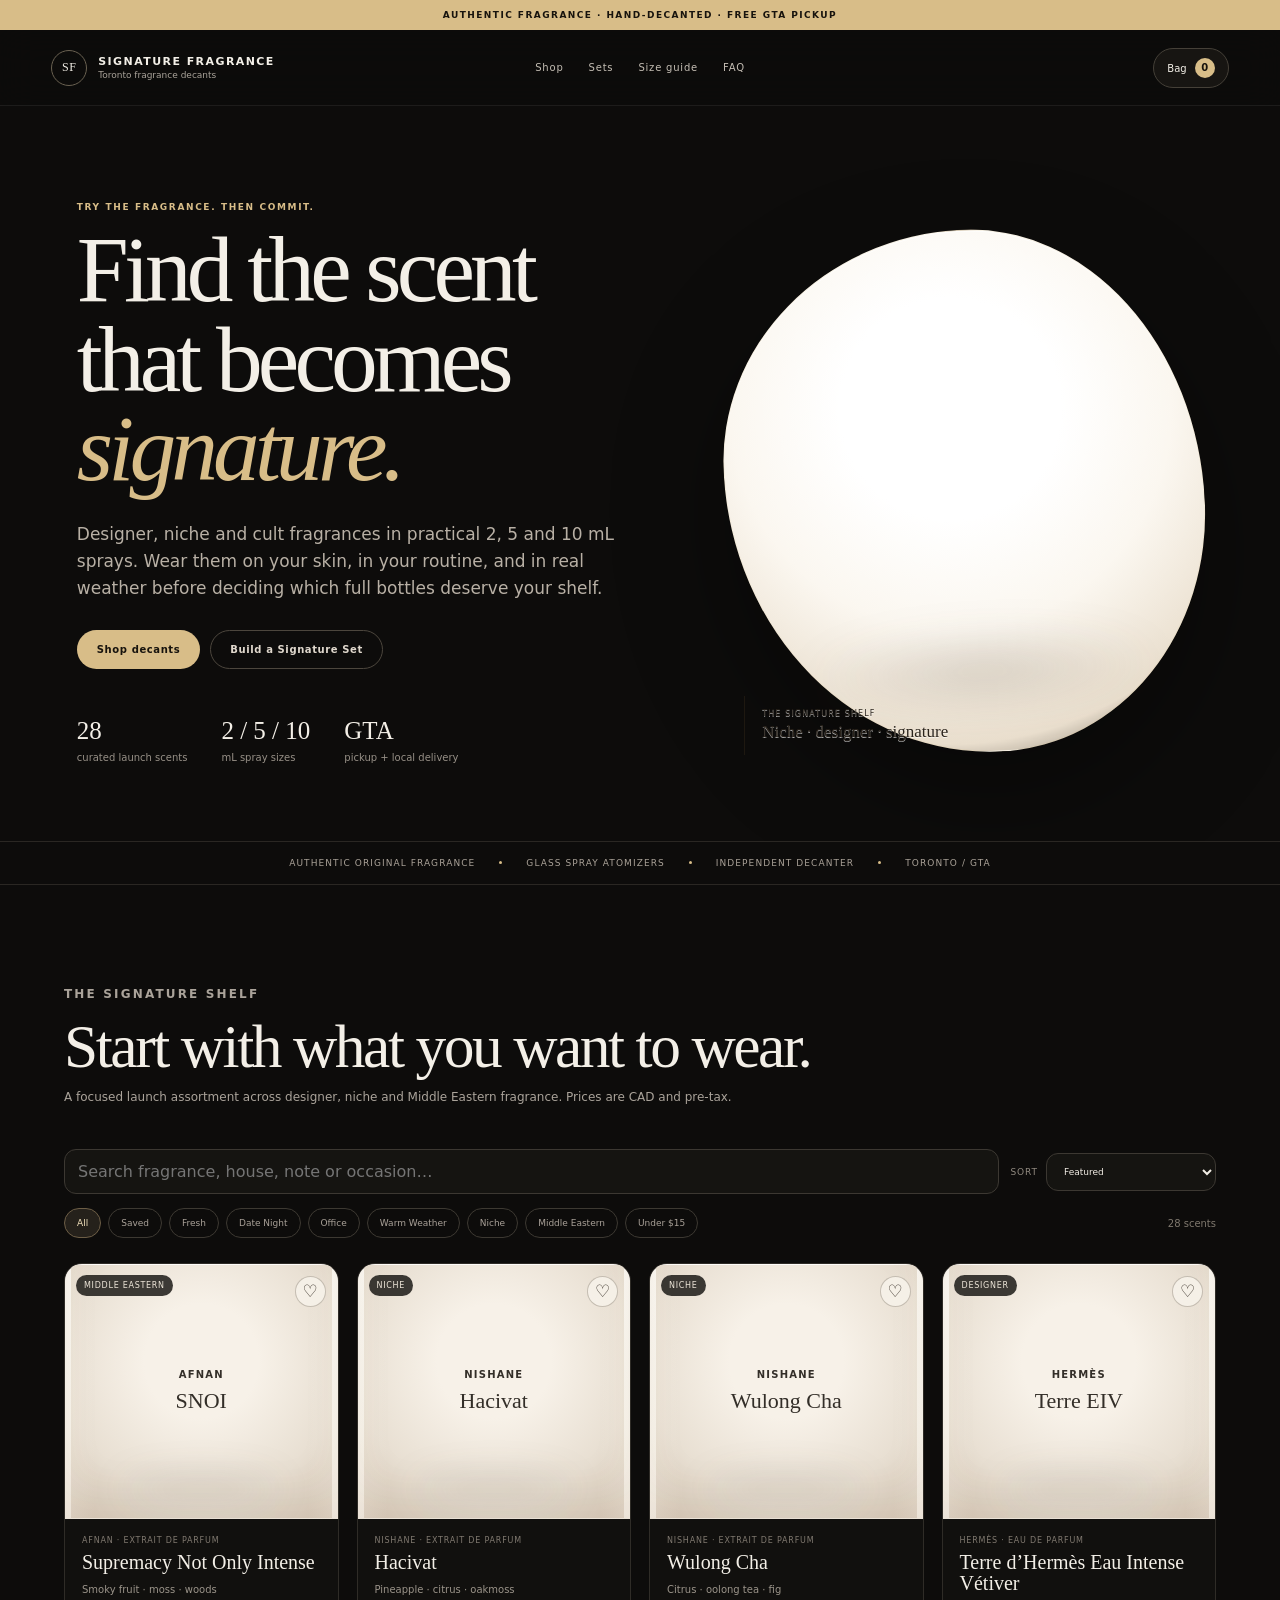
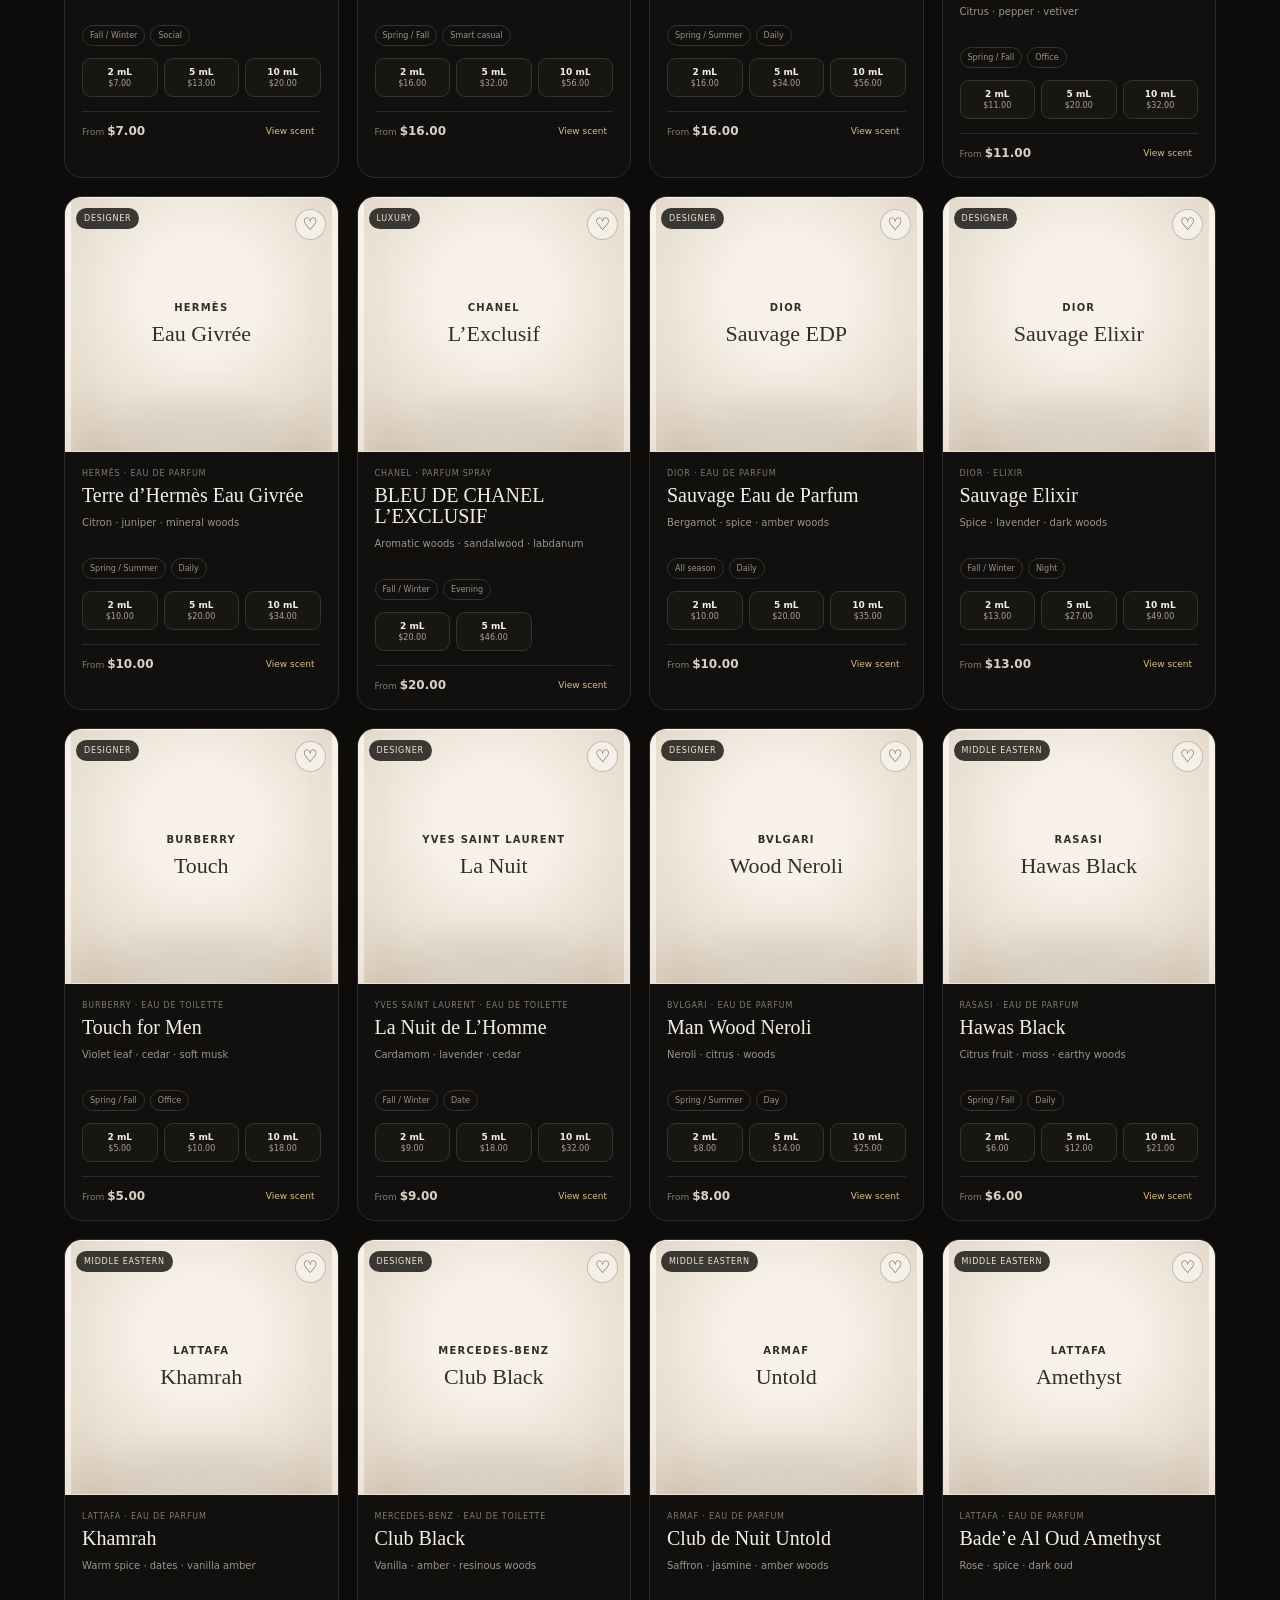
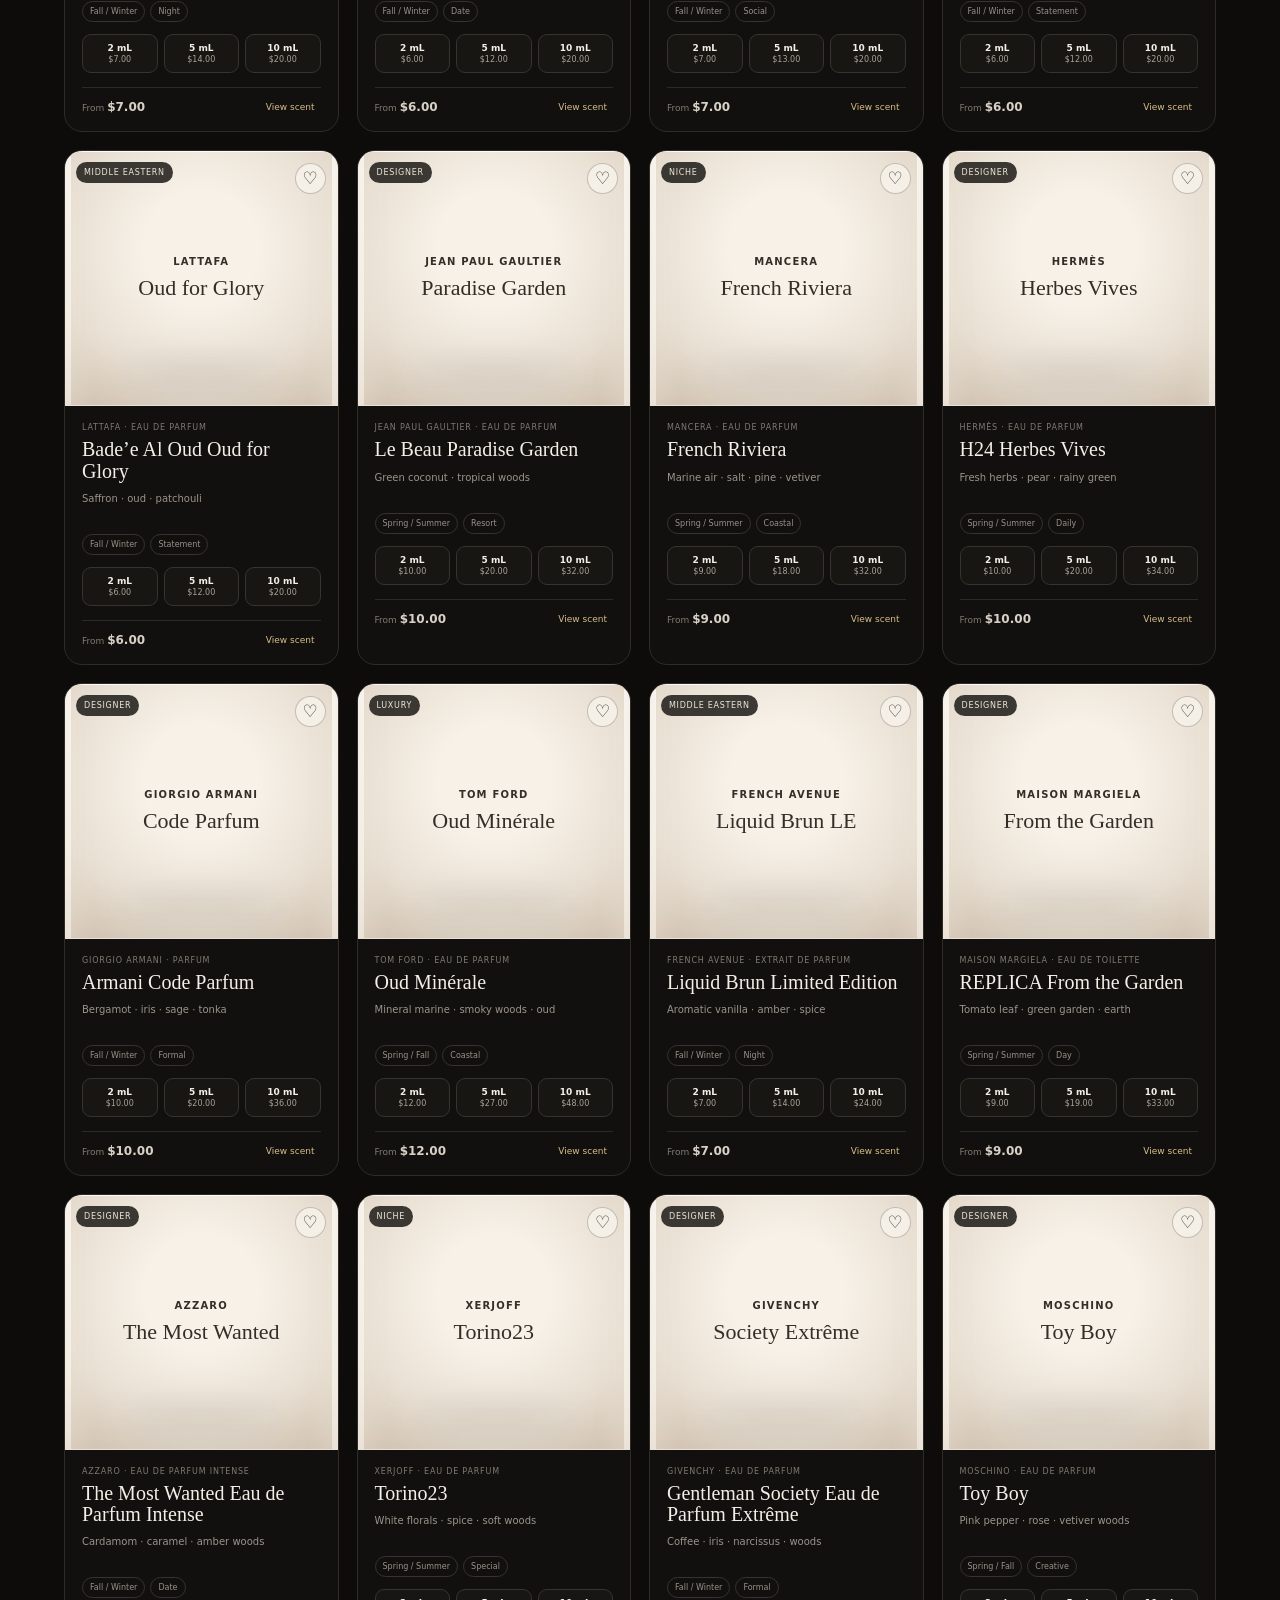
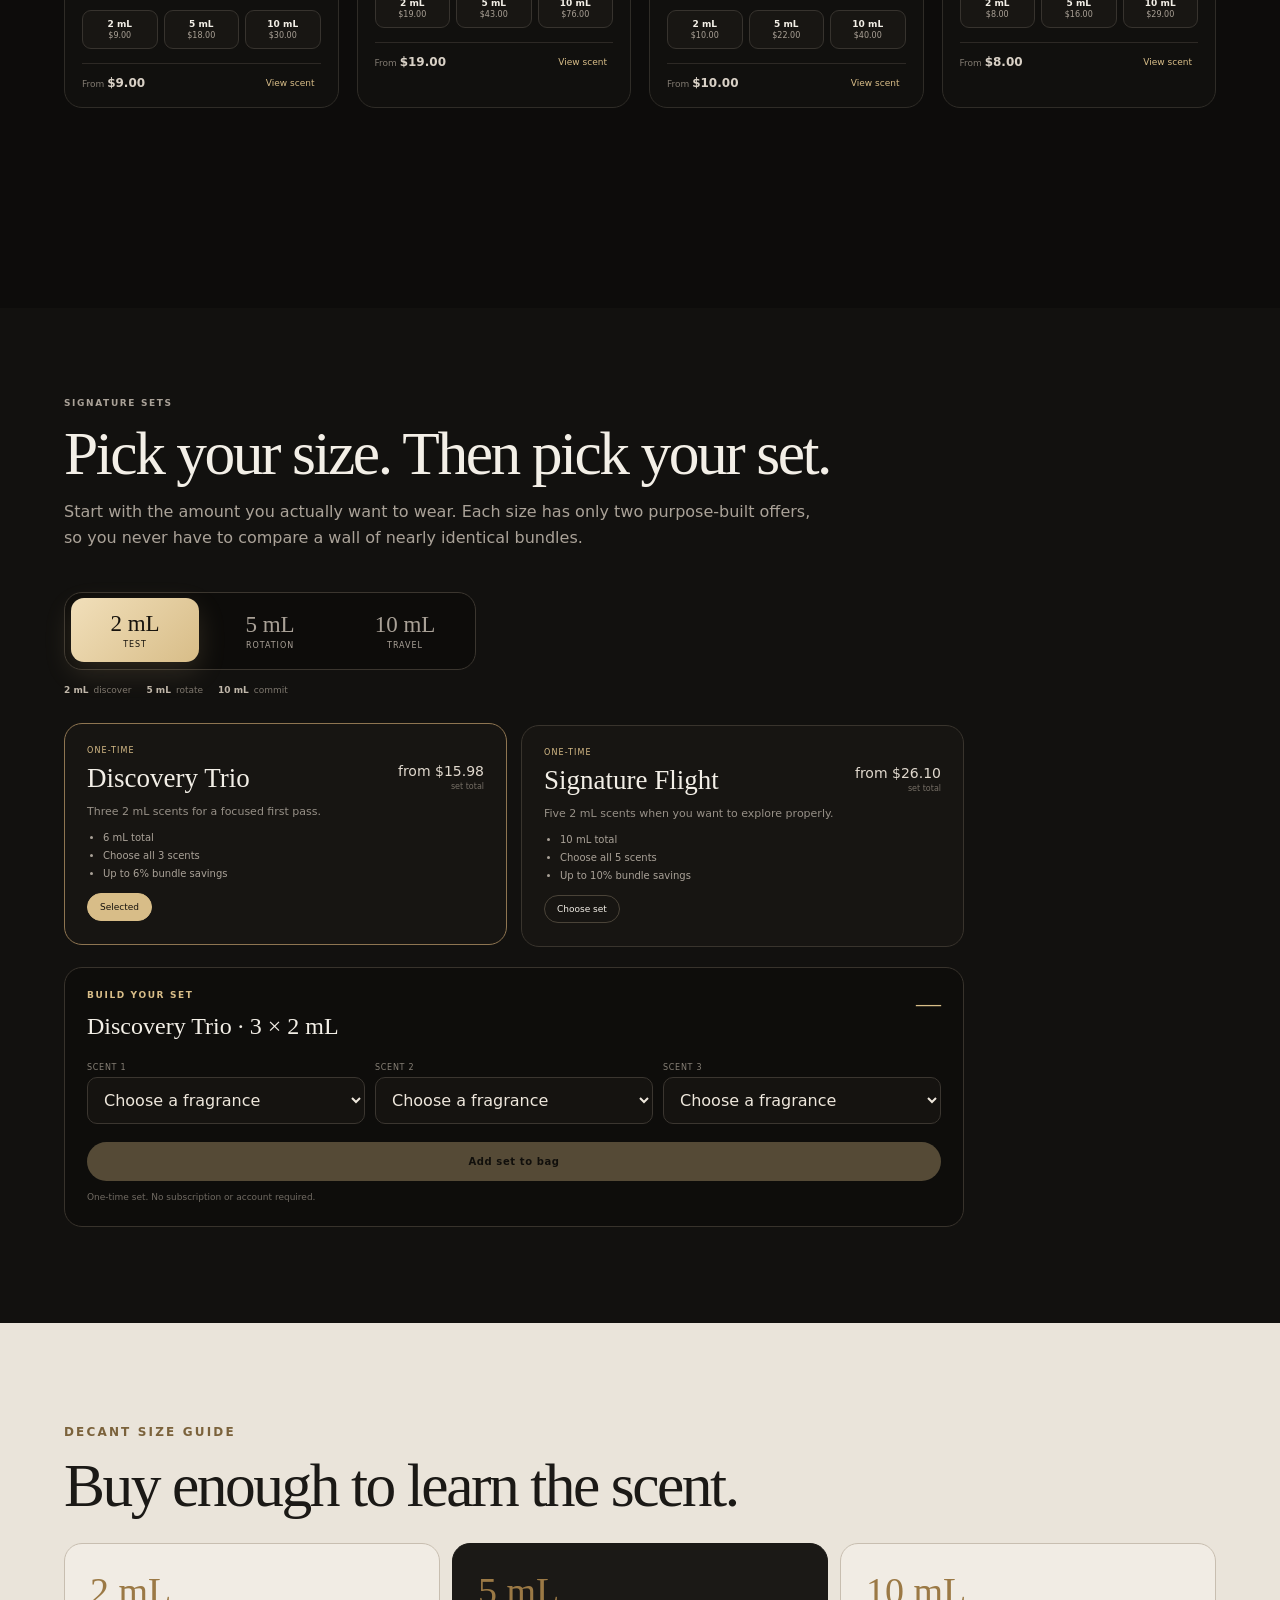
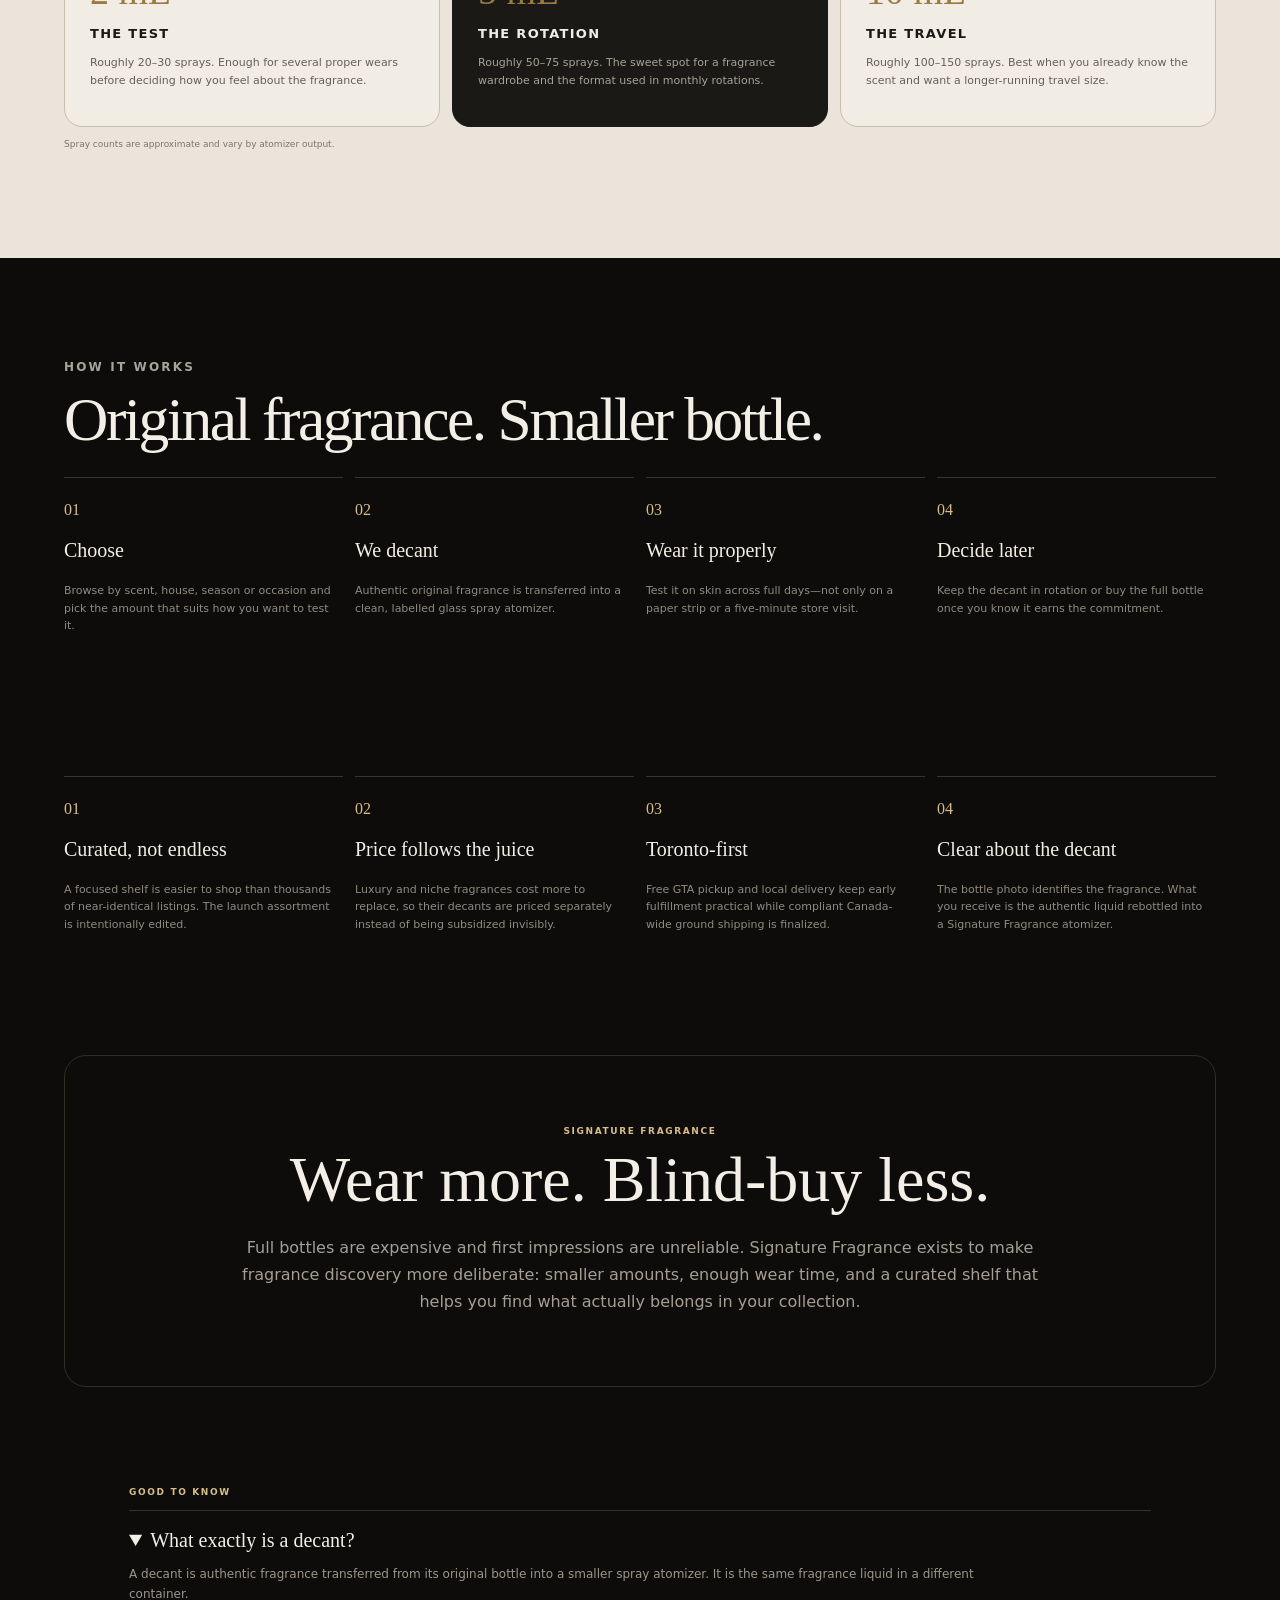
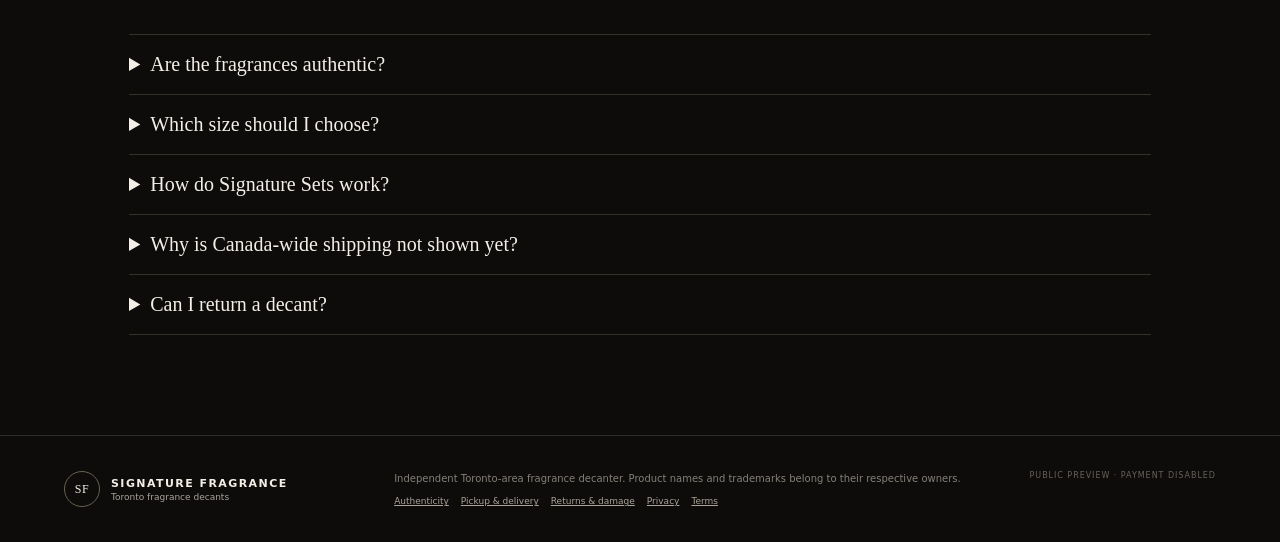
==== commit 1a0966a1: "Deploy approved Signature Fragrance v6.5" ====
--- a/index.html
+++ b/index.html
@@ -2,22 +2,21 @@
 <html lang="en"><head><meta charset="utf-8"><meta name="viewport" content="width=device-width,initial-scale=1,viewport-fit=cover"><meta name="theme-color" content="#0d0c0b"><meta name="description" content="Signature Fragrance — authentic fragrance decants in 2, 5 and 10 mL sizes, curated for Toronto and the GTA."><link rel="manifest" href="manifest.webmanifest"><link rel="icon" href="assets/icon.svg" type="image/svg+xml"><link rel="stylesheet" href="styles.css"><title>Signature Fragrance — Toronto Fragrance Decants</title></head>
 <body>
 <div class="announcement">AUTHENTIC FRAGRANCE · HAND-DECANTED · FREE GTA PICKUP</div>
-<header class="site-header"><a class="brand" href="#top" aria-label="Signature Fragrance home"><span class="brand-mark">SF</span><span><strong>SIGNATURE FRAGRANCE</strong><small>Toronto fragrance decants</small></span></a><nav aria-label="Main navigation"><a href="#shop">Shop</a><a href="#discovery">Discovery</a><a href="#subscription">Monthly</a><a href="#guide">Size guide</a><a href="#faq">FAQ</a></nav><button class="cart-button" id="openCart" aria-label="Open shopping bag">Bag <span id="cartCount">0</span></button></header>
+<header class="site-header"><a class="brand" href="#top" aria-label="Signature Fragrance home"><span class="brand-mark">SF</span><span><strong>SIGNATURE FRAGRANCE</strong><small>Toronto fragrance decants</small></span></a><nav aria-label="Main navigation"><a href="#shop">Shop</a><a href="#sets-section">Sets</a><a href="#guide">Size guide</a><a href="#faq">FAQ</a></nav><button class="cart-button" id="openCart" aria-label="Open shopping bag">Bag <span id="cartCount">0</span></button></header>
 <main id="top">
-<section class="hero"><div class="hero-copy"><p class="eyebrow">TRY THE FRAGRANCE. THEN COMMIT.</p><h1>Find the scent that becomes <em>signature.</em></h1><p class="hero-lede">Designer, niche and cult fragrances in practical 2, 5 and 10 mL sprays. Wear them on your skin, in your routine, and in real weather before deciding which full bottles deserve your shelf.</p><div class="hero-actions"><a class="btn primary" href="#shop">Shop decants</a><a class="btn secondary" href="#discovery">Build a discovery set</a></div><div class="hero-proof"><span><b>28</b>curated launch scents</span><span><b>2 / 5 / 10</b>mL spray sizes</span><span><b>GTA</b>pickup + local delivery</span></div></div><div class="hero-visual" aria-hidden="true"><div class="orb"></div><div class="hero-bottle b1"><img src="https://cdn.shopify.com/s/files/1/1588/9573/files/nishane-wulong-cha-100ml_1_651ec659-1376-4921-bc80-cfbd0521f8cd.png?v=1754962231" alt="" referrerpolicy="no-referrer" onerror="this.closest('.hero-bottle').hidden=true"></div><div class="hero-bottle b2"><img src="https://mintishop.pl/hpeciai/7f8817d10ce791ed77613a05b067a60c/pol_pl_Xerjoff-Torino23-woda-perfumowana-spray-50ml-94619_1.webp" alt="" referrerpolicy="no-referrer" onerror="this.closest('.hero-bottle').hidden=true"></div><div class="hero-bottle b3"><img src="https://www.sephora.com/productimages/sku/s2121457-main-zoom.jpg" alt="" referrerpolicy="no-referrer" onerror="this.closest('.hero-bottle').hidden=true"></div><div class="hero-card"><small>CURATED FOR</small><strong>REAL WEAR</strong></div></div></section>
+<section class="hero"><div class="hero-copy"><p class="eyebrow">TRY THE FRAGRANCE. THEN COMMIT.</p><h1>Find the scent that becomes <em>signature.</em></h1><p class="hero-lede">Designer, niche and cult fragrances in practical 2, 5 and 10 mL sprays. Wear them on your skin, in your routine, and in real weather before deciding which full bottles deserve your shelf.</p><div class="hero-actions"><a class="btn primary" href="#shop">Shop decants</a><a class="btn secondary" href="#sets-section">Build a Signature Set</a></div><div class="hero-proof"><span><b>28</b>curated launch scents</span><span><b>2 / 5 / 10</b>mL spray sizes</span><span><b>GTA</b>pickup + local delivery</span></div></div><div class="hero-visual" aria-hidden="true"><div class="hero-stage"></div><div class="hero-bottle b1"><img src="https://www.libertineparfumerie.com.au/cdn/shop/files/Libertine-Packshot-7--4.png?v=1716531283&width=1500" alt="" referrerpolicy="no-referrer" onerror="this.closest('.hero-bottle').hidden=true"></div><div class="hero-bottle b2"><img src="https://www.xerjoff.com/cdn/shop/files/gallery-xerjoff-torino23-eau-de-parfum-50ml.png?v=1782382003&width=1426" alt="" referrerpolicy="no-referrer" onerror="this.closest('.hero-bottle').hidden=true"></div><div class="hero-bottle b3"><img src="https://www.chanel.com/images/t_one/w_0.41%2Ch_0.41%2Cc_crop/q_auto%3Agood%2Cf_auto%2Cfl_lossy%2Cdpr_1.1/w_1920/bleu-de-chanel-l-exclusif-parfum-spray-3-4fl-oz--packshot-default-107220-9566404706334.jpg" alt="" referrerpolicy="no-referrer" onerror="this.closest('.hero-bottle').hidden=true"></div><div class="hero-caption"><small>THE SIGNATURE SHELF</small><strong>Niche · designer · signature</strong></div></div></section>
 <section class="strip" aria-label="Store highlights"><span>Authentic original fragrance</span><i></i><span>Glass spray atomizers</span><i></i><span>Independent decanter</span><i></i><span>Toronto / GTA</span></section>
 <section class="shop-section" id="shop"><div class="section-head"><div><p class="eyebrow">THE SIGNATURE SHELF</p><h2>Start with what you want to wear.</h2><p>A focused launch assortment across designer, niche and Middle Eastern fragrance. Prices are CAD and pre-tax.</p></div></div><div class="shop-toolbar"><div class="search-wrap"><input id="searchInput" type="search" placeholder="Search fragrance, house, note or occasion…" aria-label="Search fragrances"></div><label class="sort-wrap"><span>Sort</span><select id="sortSelect"><option value="featured">Featured</option><option value="low">Price: low to high</option><option value="high">Price: high to low</option><option value="az">Brand: A–Z</option></select></label></div><div class="filter-row"><div class="filters" id="filters" aria-label="Product filters"></div><span id="resultCount" class="result-count"></span></div><div class="product-grid" id="productGrid"></div></section>
-<section class="discovery" id="discovery"><div><p class="eyebrow">DISCOVERY, YOUR WAY</p><h2>Build a Signature Flight.</h2><p>Choose five different 2 mL sprays from the full launch shelf and save 8% versus buying them individually. No random assortment and no forced picks.</p><ul class="inline-checks"><li>5 × 2 mL</li><li>Choose every scent</li><li>Automatic bundle savings</li></ul></div><div class="flight-card"><div><small>BUILD YOUR OWN</small><strong>Signature Discovery Flight</strong><span>Five different 2 mL decants</span></div><b>8% off</b><button class="btn primary" id="flightBtn">Build my flight</button></div></section>
-<section class="subscription" id="subscription"><div class="subscription-copy"><p class="eyebrow">MONTHLY ROTATION</p><h2>Your monthly rotation, chosen by you.</h2><p>Choose the exact fragrances you want each month. Your total updates with your selections, with member savings applied automatically across designer, niche and luxury choices.</p><div class="sub-benefits"><span>Choose every scent</span><span>Change monthly</span><span>Up to 10% savings</span><span>No mystery picks</span></div></div><div class="plans" id="plans"></div><div class="builder" id="builder"><div class="builder-head"><div><p class="eyebrow">BUILD YOUR MONTH</p><h3 id="builderTitle">Choose a monthly plan</h3><span id="builderSavings" class="builder-savings"></span></div><strong id="builderTotal">—</strong></div><div id="subscriptionSlots" class="subscription-slots"></div><button class="btn primary wide" id="addSubscription" disabled>Add monthly rotation to bag</button><small>Recurring billing is disabled in this preview. The live Shopify store will provide secure billing and subscription management.</small></div></section>
+<section class="signature-sets subscription" id="sets-section"><div class="subscription-copy"><p class="eyebrow">SIGNATURE SETS</p><h2>Pick your size. Then pick your set.</h2><p>Start with the amount you actually want to wear. Each size has only two purpose-built offers, so you never have to compare a wall of nearly identical bundles.</p><div class="set-size-tabs" id="setSizeTabs" aria-label="Choose decant size"></div><div class="set-purpose"><span><b>2 mL</b> discover</span><span><b>5 mL</b> rotate</span><span><b>10 mL</b> commit</span></div></div><div class="plans" id="sets"></div><div class="builder" id="setBuilder"><div class="builder-head"><div><p class="eyebrow">BUILD YOUR SET</p><h3 id="builderTitle">Choose a set</h3><span id="builderSavings" class="builder-savings"></span></div><strong id="builderTotal">—</strong></div><div id="setSlots" class="subscription-slots"></div><button class="btn primary wide" id="addSet" disabled>Add set to bag</button><small id="builderNote">Choose a size and set above.</small></div></section>
 <section class="size-guide" id="guide"><div class="section-head compact"><div><p class="eyebrow">DECANT SIZE GUIDE</p><h2>Buy enough to learn the scent.</h2></div></div><div class="size-grid"><article><span>2 mL</span><h3>The test</h3><p>Roughly 20–30 sprays. Enough for several proper wears before deciding how you feel about the fragrance.</p></article><article class="featured"><span>5 mL</span><h3>The rotation</h3><p>Roughly 50–75 sprays. The sweet spot for a fragrance wardrobe and the format used in monthly rotations.</p></article><article><span>10 mL</span><h3>The travel</h3><p>Roughly 100–150 sprays. Best when you already know the scent and want a longer-running travel size.</p></article></div><p class="guide-note">Spray counts are approximate and vary by atomizer output.</p></section>
 <section class="how" id="how"><div class="section-head compact"><div><p class="eyebrow">HOW IT WORKS</p><h2>Original fragrance. Smaller bottle.</h2></div></div><div class="how-grid"><article><span>01</span><h3>Choose</h3><p>Browse by scent, house, season or occasion and pick the amount that suits how you want to test it.</p></article><article><span>02</span><h3>We decant</h3><p>Authentic original fragrance is transferred into a clean, labelled glass spray atomizer.</p></article><article><span>03</span><h3>Wear it properly</h3><p>Test it on skin across full days—not only on a paper strip or a five-minute store visit.</p></article><article><span>04</span><h3>Decide later</h3><p>Keep the decant in rotation or buy the full bottle once you know it earns the commitment.</p></article></div></section>
 <section class="value-grid"><article><span>01</span><h3>Curated, not endless</h3><p>A focused shelf is easier to shop than thousands of near-identical listings. The launch assortment is intentionally edited.</p></article><article><span>02</span><h3>Price follows the juice</h3><p>Luxury and niche fragrances cost more to replace, so their decants are priced separately instead of being subsidized invisibly.</p></article><article><span>03</span><h3>Toronto-first</h3><p>Free GTA pickup and local delivery keep early fulfillment practical while compliant Canada-wide ground shipping is finalized.</p></article><article><span>04</span><h3>Clear about the decant</h3><p>The bottle photo identifies the fragrance. What you receive is the authentic liquid rebottled into a Signature Fragrance atomizer.</p></article></section>
 <section class="brand-story"><p class="eyebrow">SIGNATURE FRAGRANCE</p><h2>Wear more. Blind-buy less.</h2><p>Full bottles are expensive and first impressions are unreliable. Signature Fragrance exists to make fragrance discovery more deliberate: smaller amounts, enough wear time, and a curated shelf that helps you find what actually belongs in your collection.</p></section>
-<section class="faq" id="faq"><p class="eyebrow">GOOD TO KNOW</p><details open><summary>What exactly is a decant?</summary><p>A decant is authentic fragrance transferred from its original bottle into a smaller spray atomizer. It is the same fragrance liquid in a different container.</p></details><details><summary>Are the fragrances authentic?</summary><p>Authenticity is the operating standard for the business model: decants are filled from genuine original bottles. Signature Fragrance is independent and is not affiliated with or endorsed by the fragrance houses shown.</p></details><details><summary>Which size should I choose?</summary><p>Start with 2 mL if you are unsure, 5 mL if you want it in rotation, and 10 mL when you already know you like the scent. Approximate spray counts are shown in the size guide above.</p></details><details><summary>How does the monthly rotation work?</summary><p>You choose two or three 5 mL scents. The monthly price is calculated from those selections with member discounts capped by cost tier, so premium choices stay transparent and sustainable.</p></details><details><summary>Why is Canada-wide shipping not shown yet?</summary><p>Alcohol-based fragrance is regulated as a flammable liquid in transport. The production store will enable broader shipping only through a compliant ground-carrier workflow.</p></details><details><summary>Can I return a decant?</summary><p>The intended launch policy is final sale on filled-to-order decants for scent preference, with separate remedies for leakage, damage, incorrect items or fulfillment error.</p></details></section>
+<section class="faq" id="faq"><p class="eyebrow">GOOD TO KNOW</p><details open><summary>What exactly is a decant?</summary><p>A decant is authentic fragrance transferred from its original bottle into a smaller spray atomizer. It is the same fragrance liquid in a different container.</p></details><details><summary>Are the fragrances authentic?</summary><p>Authenticity is the operating standard for the business model: decants are filled from genuine original bottles. Signature Fragrance is independent and is not affiliated with or endorsed by the fragrance houses shown.</p></details><details><summary>Which size should I choose?</summary><p>Start with 2 mL if you are unsure, 5 mL if you want it in rotation, and 10 mL when you already know you like the scent. Approximate spray counts are shown in the size guide above.</p></details><details><summary>How do Signature Sets work?</summary><p>Choose 2, 5 or 10 mL first. You will only see the two sets designed for that size. Most sets are one-time purchases; the 5 mL Signature Rotation is the only monthly option in this preview.</p></details><details><summary>Why is Canada-wide shipping not shown yet?</summary><p>Alcohol-based fragrance is regulated as a flammable liquid in transport. The production store will enable broader shipping only through a compliant ground-carrier workflow.</p></details><details><summary>Can I return a decant?</summary><p>The intended launch policy is final sale on filled-to-order decants for scent preference, with separate remedies for leakage, damage, incorrect items or fulfillment error.</p></details></section>
 </main>
 <footer><div class="brand footer-brand"><span class="brand-mark">SF</span><span><strong>SIGNATURE FRAGRANCE</strong><small>Toronto fragrance decants</small></span></div><div class="footer-copy"><p>Independent Toronto-area fragrance decanter. Product names and trademarks belong to their respective owners.</p><div class="footer-links"><button data-policy="authenticity">Authenticity</button><button data-policy="fulfillment">Pickup & delivery</button><button data-policy="returns">Returns & damage</button><button data-policy="privacy">Privacy</button><button data-policy="terms">Terms</button></div></div><p class="preview-note">PUBLIC PREVIEW · PAYMENT DISABLED</p></footer>
 <aside class="cart-drawer" id="cartDrawer" aria-hidden="true"><div class="drawer-head"><div><p class="eyebrow">YOUR BAG</p><h3>Ready when you are.</h3></div><button id="closeCart" aria-label="Close bag">×</button></div><div id="cartItems" class="cart-items"></div><div class="cart-summary"><div><span>Merchandise</span><strong id="cartSubtotal">$0.00</strong></div><small>Free GTA pickup. Local delivery and estimated HST appear during order review.</small><button class="btn primary wide" id="checkoutBtn">Continue to checkout</button><button class="text-button" id="clearCart">Clear bag</button></div></aside><div class="scrim" id="scrim"></div>
 <dialog id="productModal" class="modal product-modal"><div id="productModalContent"></div></dialog>
-<dialog id="flightModal" class="modal flight-modal"><div class="modal-shell"><button class="modal-close" id="closeFlight" aria-label="Close">×</button><p class="eyebrow">SIGNATURE DISCOVERY FLIGHT</p><h2>Choose five 2 mL scents.</h2><p class="muted">Every choice is yours. Pick five different fragrances from the launch shelf and receive an automatic 8% bundle discount.</p><div id="flightSlots" class="flight-slots"></div><div class="flight-total"><div><span>Bundle total</span><small id="flightSaving">Choose 5 different scents</small></div><strong id="flightPrice">—</strong></div><button class="btn primary wide" id="addFlight" disabled>Add flight to bag</button></div></dialog>
+
 <dialog id="checkoutModal" class="modal checkout-modal"><div class="checkout-shell"><button class="modal-close" id="closeCheckout" aria-label="Close checkout">×</button><div class="checkout-progress" id="checkoutProgress"></div><section class="checkout-step" data-step="1"><p class="eyebrow">CHECKOUT PREVIEW</p><h2>Contact</h2><p class="muted">This public preview keeps what you type in your browser only. Nothing is submitted or stored on a server.</p><div class="field-grid"><label>First name<input id="firstName" autocomplete="given-name" placeholder="First name"></label><label>Last name<input id="lastName" autocomplete="family-name" placeholder="Last name"></label></div><label>Email<input id="email" type="email" autocomplete="email" placeholder="you@example.com"></label><label>Phone <span class="optional">optional</span><input id="phone" type="tel" autocomplete="tel" placeholder="(000) 000-0000"></label><div class="checkout-actions"><button class="btn primary" id="toFulfillment">Continue</button></div></section><section class="checkout-step" data-step="2" hidden><p class="eyebrow">FULFILLMENT</p><h2>How should it reach you?</h2><div class="fulfillment-options"><label class="fulfillment-card"><input type="radio" name="fulfillment" value="pickup" checked><span><b>GTA pickup</b><small>Free · exact pickup instructions provided with a live order</small></span><strong>$0</strong></label><label class="fulfillment-card"><input type="radio" name="fulfillment" value="delivery"><span><b>GTA local delivery</b><small>Flat-rate preview estimate</small></span><strong>$9.95</strong></label></div><div id="deliveryFields" class="delivery-fields" hidden><label>Address<input id="address1" autocomplete="address-line1" placeholder="Street address"></label><label>Apartment / unit <span class="optional">optional</span><input id="address2" autocomplete="address-line2" placeholder="Unit"></label><div class="field-grid thirds"><label>City<input id="city" autocomplete="address-level2" placeholder="City" value="Toronto"></label><label>Province<input id="province" value="Ontario" readonly></label><label>Postal code<input id="postalCode" autocomplete="postal-code" placeholder="A1A 1A1"></label></div></div><div class="checkout-actions split"><button class="btn secondary" data-back="1">Back</button><button class="btn primary" id="toReview">Review order</button></div></section><section class="checkout-step" data-step="3" hidden><p class="eyebrow">ORDER REVIEW</p><h2>One last look.</h2><div class="review-contact" id="reviewContact"></div><div class="review-items" id="reviewItems"></div><div class="review-totals" id="reviewTotals"></div><div class="preview-boundary"><strong>Preview boundary</strong><span>The next button represents the handoff to secure Shopify Checkout. This GitHub version has no card fields and cannot charge anyone.</span></div><div class="checkout-actions split"><button class="btn secondary" data-back="2">Back</button><button class="btn primary" id="toPaymentStop">Proceed to payment</button></div></section><section class="checkout-step payment-stop" data-step="4" hidden><div class="payment-mark">✓</div><p class="eyebrow">STORE PREVIEW COMPLETE</p><h2>Secure payment starts here.</h2><p>The live store will hand this order to Shopify Checkout. Payment is intentionally disabled in this public preview.</p><div class="payment-summary" id="paymentSummary"></div><button class="btn primary wide" id="copyOrderBtn">Copy order summary</button><button class="text-button" id="restartCheckout">Return to store</button></section></div></dialog>
 <dialog id="policyModal" class="modal policy-modal"><div class="modal-shell"><button class="modal-close" id="closePolicy" aria-label="Close">×</button><div id="policyContent"></div></div></dialog><div class="toast" id="toast" role="status" aria-live="polite"></div><script src="app.js"></script></body></html>
--- a/styles.css
+++ b/styles.css
@@ -1,4 +1,113 @@
-:root{--bg:#0d0c0b;--panel:#151411;--panel2:#1b1916;--ink:#f3efe7;--muted:#aaa39a;--accent:#d8bd88;--accent2:#f1dfba;--paper:#f2eee6;--paperInk:#1b1916;--line:#34312c;--soft:#24211d;--shadow:0 30px 90px rgba(0,0,0,.42)}*{box-sizing:border-box}html{scroll-behavior:smooth}body{margin:0;background:var(--bg);color:var(--ink);font-family:Inter,ui-sans-serif,system-ui,-apple-system,BlinkMacSystemFont,"Segoe UI",sans-serif}body.no-scroll{overflow:hidden}button,input,select{font:inherit}button{color:inherit}.announcement{min-height:30px;display:flex;align-items:center;justify-content:center;background:var(--accent);color:#17130d;font-size:9px;font-weight:850;letter-spacing:.16em;text-align:center;padding:7px 14px}.site-header{height:76px;position:sticky;top:0;z-index:50;display:grid;grid-template-columns:1fr auto 1fr;align-items:center;padding:0 max(20px,4vw);background:rgba(13,12,11,.92);border-bottom:1px solid rgba(255,255,255,.07);backdrop-filter:blur(18px)}.brand{display:flex;align-items:center;gap:11px;color:inherit;text-decoration:none;width:max-content}.brand-mark{display:grid;place-items:center;width:36px;height:36px;border:1px solid #6a6151;border-radius:50%;font-family:Georgia,serif;font-size:12px;letter-spacing:.05em}.brand strong,.brand small{display:block}.brand strong{font-size:11px;letter-spacing:.13em}.brand small{font-size:9px;color:var(--muted);margin-top:2px}.site-header nav{display:flex;gap:25px}.site-header nav a{color:#c5beb4;text-decoration:none;font-size:10px;letter-spacing:.08em}.site-header nav a:hover{color:var(--accent2)}.cart-button{justify-self:end;border:1px solid #454038;border-radius:999px;background:#171512;padding:9px 13px;font-size:10px;cursor:pointer}.cart-button span{display:inline-grid;place-items:center;min-width:20px;height:20px;margin-left:5px;background:var(--accent);color:#17130d;border-radius:50%;font-weight:850}.hero{min-height:690px;padding:96px max(24px,6vw) 76px;display:grid;grid-template-columns:1.08fr .92fr;gap:54px;overflow:hidden}.hero-copy{align-self:center;max-width:780px}.eyebrow{font-size:9px;font-weight:850;letter-spacing:.18em;color:var(--accent);margin:0 0 13px}.hero h1,.section-head h2,.subscription h2,.discovery h2,.brand-story h2,.how h2,.size-guide h2{font-family:Georgia,serif;font-weight:400;line-height:.96;margin:0}.hero h1{font-size:clamp(58px,7.3vw,105px);letter-spacing:-.052em}.hero h1 em{color:var(--accent);font-weight:400}.hero-lede{max-width:680px;color:#b8b0a5;font-size:17px;line-height:1.6;margin:27px 0}.hero-actions{display:flex;gap:10px;flex-wrap:wrap}.btn{border:1px solid transparent;border-radius:999px;padding:13px 19px;text-decoration:none;font-size:10px;font-weight:850;letter-spacing:.06em;cursor:pointer;display:inline-flex;align-items:center;justify-content:center}.btn.primary{background:var(--accent);color:#17130d}.btn.primary:hover{filter:brightness(1.05)}.btn.secondary{background:transparent;border-color:#4c463d;color:#e0d8cd}.btn.wide{width:100%}.btn:disabled{opacity:.35;cursor:not-allowed}.hero-proof{display:flex;gap:34px;margin-top:45px}.hero-proof span{font-size:10px;color:#979087;line-height:1.35}.hero-proof b{display:block;color:var(--ink);font-family:Georgia,serif;font-size:25px;font-weight:400;margin-bottom:4px}.hero-visual{position:relative;min-height:480px}.orb{position:absolute;width:520px;height:520px;border-radius:50%;right:-40px;top:0;background:radial-gradient(circle at 38% 34%,rgba(216,189,136,.28),rgba(216,189,136,.05) 36%,transparent 68%)}.hero-bottle{position:absolute;border:1px solid rgba(255,255,255,.15);background:var(--paper);border-radius:24px;box-shadow:0 30px 70px rgba(0,0,0,.42);display:flex;align-items:center;justify-content:center;overflow:hidden}.hero-bottle img{display:block;width:100%;height:100%;object-fit:contain;background:var(--paper);padding:10px}.hero-bottle.b1{width:145px;height:260px;right:330px;top:160px;transform:rotate(-8deg)}.hero-bottle.b2{width:150px;height:310px;right:145px;top:65px;transform:rotate(3deg)}.hero-bottle.b3{width:112px;height:210px;right:25px;top:230px;transform:rotate(9deg)}.hero-card{position:absolute;right:280px;bottom:18px;border:1px solid rgba(255,255,255,.14);padding:15px 18px;background:rgba(18,16,14,.82)}.hero-card small{display:block;font-size:8px;letter-spacing:.14em;color:#938a7f}.hero-card strong{font-family:Georgia,serif;color:var(--accent2);font-size:21px;font-weight:400}.strip{border-top:1px solid #2a2723;border-bottom:1px solid #2a2723;display:flex;justify-content:center;gap:24px;align-items:center;padding:16px max(20px,4vw);font-size:9px;letter-spacing:.12em;text-transform:uppercase;color:#aaa298}.strip i{width:3px;height:3px;background:var(--accent);border-radius:50%}.shop-section,.subscription,.size-guide,.how{padding:100px max(24px,5vw)}.section-head{display:flex;justify-content:space-between;gap:40px;align-items:end;margin-bottom:30px}.section-head.compact{margin-bottom:28px}.section-head h2,.subscription h2,.discovery h2,.how h2,.size-guide h2{font-size:clamp(42px,4.8vw,70px);letter-spacing:-.04em}.section-head p{color:var(--muted);font-size:12px;max-width:690px;line-height:1.6}.shop-toolbar{display:grid;grid-template-columns:1fr auto;gap:12px;align-items:center;margin:0 0 14px}.search-wrap input,.sort-wrap select,.slot select{width:100%;border:1px solid #3c3832;background:#151411;color:#f2ede5;border-radius:12px;padding:12px 13px}.search-wrap input:focus,.sort-wrap select:focus,.slot select:focus{outline:1px solid var(--accent);border-color:var(--accent)}.sort-wrap{display:flex;align-items:center;gap:8px;color:#918a80;font-size:9px;text-transform:uppercase;letter-spacing:.1em}.sort-wrap select{min-width:170px;text-transform:none;letter-spacing:0}.filter-row{display:flex;justify-content:space-between;gap:20px;align-items:center;margin-bottom:25px}.filters{display:flex;gap:7px;flex-wrap:wrap}.filter-btn{border:1px solid #3d3932;background:transparent;border-radius:999px;padding:9px 12px;color:#a9a198;font-size:9px;cursor:pointer}.filter-btn.active,.filter-btn:hover{background:#25211b;border-color:#6d5e46;color:var(--accent2)}.result-count{white-space:nowrap;color:#7f786e;font-size:10px}.product-grid{display:grid;grid-template-columns:repeat(4,minmax(0,1fr));gap:18px}.product-card{position:relative;border:1px solid #2f2c27;background:#11100e;border-radius:18px;overflow:hidden;transition:transform .2s,border-color .2s}.product-card:hover{transform:translateY(-3px);border-color:#4a4339}.product-art{width:100%;height:255px;display:block;position:relative;border:0;background:var(--paper);cursor:pointer;overflow:hidden}.product-photo{display:block;width:100%;height:100%;object-fit:contain;object-position:center;padding:18px;background:var(--paper);transition:transform .25s ease}.product-art:hover .product-photo{transform:scale(1.035)}.product-segment{position:absolute;z-index:2;left:11px;top:11px;border-radius:999px;padding:6px 8px;background:rgba(14,13,11,.8);color:#eee6d9;font-size:8px;letter-spacing:.09em;text-transform:uppercase;backdrop-filter:blur(7px)}.favorite-btn{position:absolute;right:12px;top:12px;z-index:3;width:31px;height:31px;border-radius:50%;border:1px solid rgba(104,92,73,.34);background:rgba(247,243,235,.86);color:#3a332a;display:grid;place-items:center;font-size:17px;line-height:1;cursor:pointer;backdrop-filter:blur(8px);transition:.18s}.favorite-btn:hover,.favorite-btn.saved{background:#1c1915;color:var(--accent);border-color:rgba(190,158,103,.6);transform:translateY(-1px)}.image-fallback{height:100%;display:flex;flex-direction:column;align-items:center;justify-content:center;color:#332e28;text-align:center;padding:20px;background:linear-gradient(145deg,#eee8dd,#d8cec0)}.image-fallback b{font-size:10px;letter-spacing:.12em;text-transform:uppercase}.image-fallback span{font-family:Georgia,serif;font-size:22px;margin-top:8px}.product-info{padding:17px}.product-house{font-size:8px;letter-spacing:.1em;text-transform:uppercase;color:#807970}.product-name{font-family:Georgia,serif;font-size:20px;font-weight:400;line-height:1.06;margin:7px 0}.product-notes{font-size:10px;color:#9b948a;line-height:1.45;min-height:30px}.product-meta{display:flex;gap:5px;flex-wrap:wrap;margin:12px 0}.product-meta span,.modal-tags span{border:1px solid #37332e;border-radius:999px;padding:5px 7px;font-size:8px;color:#999187}.sizes{display:flex;gap:6px}.compact-sizes{display:grid;grid-template-columns:repeat(3,1fr)}.size-btn{border:1px solid #37332e;border-radius:9px;background:#181613;padding:8px 5px;cursor:pointer;text-align:center}.size-btn b,.size-btn span{display:block}.size-btn b{font-size:9px}.size-btn span{font-size:8px;color:#aaa196;margin-top:2px}.size-btn:hover{border-color:var(--accent);background:#201c16}.card-foot{display:flex;justify-content:space-between;align-items:center;margin-top:14px;border-top:1px solid #2d2925;padding-top:12px}.from{font-size:9px;color:#817a71}.from strong{color:#d9d1c6;font-size:12px}.quick-view{border:0;background:none;color:var(--accent);font-size:9px;cursor:pointer}.discovery{margin:0 max(24px,5vw);padding:70px max(24px,4vw);display:grid;grid-template-columns:1.2fr .8fr;gap:60px;align-items:center;border:1px solid #332e28;border-radius:24px;background:linear-gradient(135deg,#181511,#0f0e0c)}.discovery>div>p{color:#aaa298;max-width:680px;line-height:1.6}.inline-checks{display:flex;gap:18px;flex-wrap:wrap;padding:0;margin:22px 0 0;list-style:none;font-size:9px;color:#c7beb2}.inline-checks li:before{content:'✓';color:var(--accent);margin-right:6px}.flight-card{border:1px solid #4a4338;background:#0e0d0b;border-radius:18px;padding:22px;display:grid;gap:18px}.flight-card small,.flight-card strong,.flight-card span{display:block}.flight-card small{font-size:8px;letter-spacing:.12em;color:#776f65}.flight-card strong{font-family:Georgia,serif;font-size:24px;font-weight:400;margin:4px 0}.flight-card span{font-size:10px;color:#91897f}.flight-card>b{font-family:Georgia,serif;font-size:32px;color:var(--accent);font-weight:400}.subscription{background:#12110f;margin-top:100px}.subscription-copy{max-width:900px}.subscription-copy>p{color:#aaa298;line-height:1.65;max-width:760px}.sub-benefits{display:flex;gap:8px;flex-wrap:wrap;margin:20px 0 30px}.sub-benefits span{border:1px solid #3e3932;border-radius:999px;padding:7px 10px;font-size:9px;color:#b0a79c}.plans{display:grid;grid-template-columns:repeat(2,1fr);gap:14px;max-width:900px}.plan{border:1px solid #39342d;border-radius:18px;padding:22px;background:#171512;cursor:pointer;transition:.2s}.plan:hover,.plan.active{border-color:#8e7551;transform:translateY(-2px)}.plan-kicker{font-size:8px;letter-spacing:.14em;color:var(--accent)}.plan-top{display:flex;justify-content:space-between;gap:20px;align-items:start;margin-top:8px}.plan h3{font-family:Georgia,serif;font-size:27px;font-weight:400;margin:0}.plan .price{font-size:14px;color:#e1d9ce;white-space:nowrap}.plan .price small{display:block;color:#766f66;text-align:right;font-size:8px}.plan>p{font-size:11px;color:#979087}.plan ul{padding-left:16px;color:#aaa298;font-size:10px;line-height:1.8}.plan-select{border:1px solid #4a4338;border-radius:999px;background:transparent;padding:8px 12px;font-size:9px;cursor:pointer}.plan.active .plan-select{background:var(--accent);color:#17130d;border-color:var(--accent)}.builder{max-width:900px;margin-top:18px;border:1px solid #38332c;border-radius:18px;padding:22px;background:#0e0d0b}.builder-head{display:flex;justify-content:space-between;gap:15px;align-items:start}.builder-head h3{font-family:Georgia,serif;font-size:24px;font-weight:400;margin:0}.builder-head>strong{font-family:Georgia,serif;font-size:25px;color:var(--accent);font-weight:400}.builder-savings{display:block;font-size:9px;color:#8c8479;margin-top:5px}.subscription-slots{display:grid;grid-template-columns:repeat(3,1fr);gap:10px;margin:18px 0}.slot label{display:block;font-size:8px;color:#878077;text-transform:uppercase;letter-spacing:.09em;margin-bottom:5px}.builder>small{display:block;color:#706a62;font-size:9px;line-height:1.5;margin-top:10px}.builder-empty{grid-column:1/-1;color:#777067;font-size:11px;padding:12px 0}.size-guide{background:#eae4da;color:#1b1916}.size-guide .eyebrow{color:#7b623b}.size-grid{display:grid;grid-template-columns:repeat(3,1fr);gap:12px}.size-grid article{border:1px solid #c8beb0;border-radius:18px;padding:25px;background:#f1ece4}.size-grid article.featured{background:#1b1916;color:#f2ede4;border-color:#1b1916}.size-grid article>span{font-family:Georgia,serif;font-size:38px;color:#9b7945}.size-grid article h3{font-size:13px;text-transform:uppercase;letter-spacing:.1em}.size-grid article p{font-size:11px;line-height:1.65;color:#665f56}.size-grid article.featured p{color:#aaa196}.guide-note{font-size:9px;color:#7d756c;margin-top:12px}.how-grid,.value-grid{display:grid;grid-template-columns:repeat(4,1fr);gap:12px}.how-grid article,.value-grid article{border-top:1px solid #38332d;padding:22px 12px 10px 0}.how-grid article>span,.value-grid article>span{color:var(--accent);font-family:Georgia,serif}.how-grid h3,.value-grid h3{font-family:Georgia,serif;font-size:20px;font-weight:400}.how-grid p,.value-grid p{color:#918a80;font-size:11px;line-height:1.6}.value-grid{padding:20px max(24px,5vw) 100px}.brand-story{margin:0 max(24px,5vw) 100px;padding:70px max(20px,4vw);border:1px solid #312d27;border-radius:22px;text-align:center}.brand-story h2{font-size:clamp(46px,5vw,72px)}.brand-story>p:last-child{max-width:820px;margin:24px auto 0;color:#a69e94;line-height:1.7}.faq{padding:0 max(24px,5vw) 100px;max-width:1150px;margin:auto}.faq details{border-top:1px solid #34302a;padding:18px 0}.faq details:last-child{border-bottom:1px solid #34302a}.faq summary{cursor:pointer;font-family:Georgia,serif;font-size:20px}.faq details p{color:#9e968c;font-size:12px;line-height:1.7;max-width:850px}footer{border-top:1px solid #2f2b26;padding:35px max(24px,5vw);display:grid;grid-template-columns:1fr 2fr auto;gap:25px;align-items:start}.footer-copy p{margin:0 0 10px;color:#858078;font-size:10px;line-height:1.5}.footer-links{display:flex;gap:12px;flex-wrap:wrap}.footer-links button{border:0;background:none;padding:0;color:#aaa298;font-size:9px;text-decoration:underline;cursor:pointer}.preview-note{margin:0;color:#686159;font-size:8px;letter-spacing:.12em}.cart-drawer{position:fixed;z-index:90;top:0;right:0;height:100dvh;width:min(430px,94vw);background:#11100e;border-left:1px solid #37322c;transform:translateX(105%);transition:.25s;display:grid;grid-template-rows:auto 1fr auto}.cart-drawer.open{transform:none}.drawer-head{display:flex;justify-content:space-between;align-items:start;padding:22px;border-bottom:1px solid #312d27}.drawer-head h3{font-family:Georgia,serif;font-size:25px;font-weight:400;margin:0}.drawer-head button,.modal-close{border:0;background:none;font-size:26px;cursor:pointer}.cart-items{overflow:auto;padding:4px 20px}.cart-item{display:grid;grid-template-columns:1fr auto;gap:12px;padding:16px 0;border-bottom:1px solid #302c27}.cart-copy strong,.cart-copy small{display:block}.cart-copy strong{font-size:11px}.cart-copy small{color:#857e75;font-size:9px;margin-top:4px;line-height:1.4}.cart-type{display:inline-block;color:var(--accent);font-size:8px;text-transform:uppercase;letter-spacing:.11em;margin-bottom:5px}.cart-price{text-align:right}.cart-price strong{display:block;font-size:11px}.cart-price>button{border:0;background:none;color:#807970;font-size:8px;text-decoration:underline;cursor:pointer;margin-top:5px}.qty{display:flex;align-items:center;gap:8px;margin-top:9px}.qty button{width:24px;height:24px;border:1px solid #38332d;background:#171512;border-radius:50%;cursor:pointer}.qty span{font-size:9px}.cart-summary{padding:20px;border-top:1px solid #332e29}.cart-summary>div{display:flex;justify-content:space-between;font-size:15px;margin-bottom:10px}.cart-summary small{display:block;color:#888077;margin-bottom:15px;line-height:1.45}.text-button{width:100%;background:none;border:0;color:#777067;margin-top:10px;font-size:9px;cursor:pointer}.scrim{position:fixed;z-index:70;inset:0;background:rgba(0,0,0,.58);opacity:0;pointer-events:none;transition:.2s}.scrim.show{opacity:1;pointer-events:auto}.modal{max-width:780px;width:calc(100vw - 28px);border:1px solid #464038;border-radius:24px;background:#171512;color:var(--ink);padding:0;box-shadow:var(--shadow)}.modal::backdrop{background:rgba(0,0,0,.74);backdrop-filter:blur(5px)}.product-modal{max-width:900px}.product-modal-inner{display:grid;grid-template-columns:330px 1fr;min-height:510px}.modal-art{position:relative;display:grid;place-items:center;border-radius:24px 0 0 24px;overflow:hidden;background:var(--paper);min-height:510px}.modal-art .product-photo{width:100%;height:100%;padding:35px}.decant-vial{position:absolute;right:24px;bottom:24px;width:58px;height:125px;border:1px solid #827864;border-radius:8px 8px 11px 11px;background:linear-gradient(90deg,rgba(255,255,255,.65),rgba(224,218,204,.82));box-shadow:0 16px 30px rgba(0,0,0,.2);color:#2a251e;text-align:center;padding-top:42px}.decant-vial i{position:absolute;top:-20px;left:11px;width:36px;height:23px;background:#1d1b18;border-radius:4px 4px 1px 1px}.decant-vial span,.decant-vial b{display:block}.decant-vial span{font-size:6px;letter-spacing:.12em}.decant-vial b{font-size:8px;margin-top:4px}.modal-copy,.modal-shell,.checkout-shell{padding:32px;position:relative}.modal-copy h2,.modal-shell h2,.checkout-shell h2,.policy-modal h2{font-family:Georgia,serif;font-size:40px;line-height:1;margin:7px 0 12px;font-weight:400}.modal-brand{color:#d6cec2!important;margin-top:0}.modal-copy p,.modal-shell p,.checkout-shell p{color:var(--muted);font-size:12px;line-height:1.6}.modal-close{position:absolute;right:18px;top:12px}.modal-tags{display:flex;gap:6px;flex-wrap:wrap;margin:15px 0}.modal-profile{font-size:15px!important;color:#d8d0c5!important}.scent-facts{margin:18px 0;border-top:1px solid #34302a}.scent-facts>div{padding:11px 0;border-bottom:1px solid #34302a}.scent-facts small,.scent-facts strong{display:block}.scent-facts small{font-size:8px;text-transform:uppercase;letter-spacing:.09em;color:#786f65}.scent-facts strong{font-size:10px;margin-top:4px}.fineprint{font-size:9px!important;color:#777067!important}.size-choice-grid{display:grid;gap:7px;margin-top:15px}.size-choice-grid button{display:flex;justify-content:space-between;align-items:center;text-align:left;border:1px solid #3c3731;background:#11100e;color:#eee8df;border-radius:11px;padding:10px 12px;cursor:pointer}.size-choice-grid button:hover{border-color:var(--accent)}.size-choice-grid span b,.size-choice-grid span small{display:block}.size-choice-grid span b{font-size:11px}.size-choice-grid span small{font-size:8px;color:#8f877d;margin-top:2px}.size-choice-grid>button>strong{font-size:11px}.flight-modal{max-width:720px}.flight-slots{display:grid;grid-template-columns:1fr 1fr;gap:9px;margin:20px 0}.flight-total{display:flex;justify-content:space-between;border-top:1px solid #34302a;padding:15px 0}.flight-total span,.flight-total small{display:block}.flight-total span{font-size:10px}.flight-total small{color:#817970;font-size:8px;margin-top:3px}.flight-total strong{font-family:Georgia,serif;font-size:28px;color:var(--accent);font-weight:400}.checkout-modal{max-width:760px}.checkout-progress{display:grid;grid-template-columns:repeat(4,1fr);gap:5px;margin:0 25px 24px}.progress-node{position:relative;text-align:center;color:#605a52}.progress-node:before{content:"";position:absolute;top:12px;left:-50%;width:100%;height:1px;background:#36312b}.progress-node:first-child:before{display:none}.progress-node span{position:relative;z-index:1;width:24px;height:24px;border-radius:50%;display:inline-grid;place-items:center;background:#27231e;border:1px solid #444039;font-size:9px}.progress-node small{display:block;margin-top:5px;font-size:8px}.progress-node.active,.progress-node.done{color:var(--accent)}.progress-node.active span,.progress-node.done span{border-color:var(--accent);color:#17130d;background:var(--accent)}.checkout-step label{display:block;font-size:9px;color:#aaa298;text-transform:uppercase;letter-spacing:.08em;margin:14px 0}.checkout-step input:not([type=radio]):not([type=checkbox]){display:block;width:100%;margin-top:6px;border:1px solid #3b3630;background:#11100e;color:#fff;border-radius:10px;padding:12px}.checkout-step input:focus{outline:1px solid var(--accent)}.optional{opacity:.55;text-transform:none;letter-spacing:0}.field-grid{display:grid;grid-template-columns:1fr 1fr;gap:10px}.field-grid.thirds{grid-template-columns:1.2fr .8fr 1fr}.check{display:flex!important;align-items:center;gap:8px;text-transform:none!important;letter-spacing:0!important}.check input,.fulfillment-card input{accent-color:var(--accent)}.checkout-actions{display:flex;justify-content:flex-end;margin-top:22px}.checkout-actions.split{justify-content:space-between}.fulfillment-options{display:grid;gap:10px;margin:20px 0}.fulfillment-card{display:grid!important;grid-template-columns:auto 1fr auto;align-items:center;gap:12px;border:1px solid #3b3630;border-radius:15px;padding:15px!important;margin:0!important;text-transform:none!important;letter-spacing:0!important;cursor:pointer}.fulfillment-card span b,.fulfillment-card span small{display:block}.fulfillment-card span b{font-size:12px;color:#ddd6cc}.fulfillment-card span small{font-size:9px;color:#7f786f;margin-top:3px}.fulfillment-card strong{font-size:11px}.delivery-fields{border-top:1px solid #332f29;margin-top:20px;padding-top:5px}.review-contact{display:grid;grid-template-columns:1fr 1fr;gap:10px;margin:20px 0}.review-contact>div{border:1px solid #34302a;border-radius:12px;padding:12px}.review-contact small,.review-contact strong,.review-contact span{display:block}.review-contact small{color:#777067;font-size:8px;text-transform:uppercase;letter-spacing:.08em}.review-contact strong{font-size:11px;margin:5px 0}.review-contact span{color:#9a9288;font-size:9px;line-height:1.4}.review-items{border-top:1px solid #34302a}.review-line{display:grid;grid-template-columns:1fr auto;gap:10px;padding:12px 0;border-bottom:1px solid #34302a}.review-line strong,.review-line span{display:block}.review-line strong{font-size:11px}.review-line span{font-size:9px;color:#888078;margin-top:3px}.review-line b{font-size:11px}.review-totals{padding-top:12px}.review-totals>div{display:flex;justify-content:space-between;font-size:11px;padding:5px 0}.review-totals .total{border-top:1px solid #474138;margin-top:8px;padding-top:12px;font-size:15px}.review-totals .renewal{color:var(--accent);border-top:1px dashed #3d382f;margin-top:5px;padding-top:10px}.review-totals small{display:block;color:#777067;margin-top:8px}.preview-boundary{border:1px solid #554a38;background:#211c15;border-radius:12px;padding:13px;margin:18px 0;font-size:10px}.preview-boundary strong,.preview-boundary span{display:block}.preview-boundary span{color:#aaa298;margin-top:4px;line-height:1.45}.payment-stop{text-align:center;padding:20px 10px}.payment-mark{width:54px;height:54px;display:grid;place-items:center;margin:0 auto 20px;border:1px solid var(--accent);color:var(--accent);border-radius:50%;font-size:22px}.payment-summary{margin:25px auto;max-width:360px;border:1px solid #36312b;border-radius:14px;padding:16px}.payment-summary span,.payment-summary strong,.payment-summary small{display:block}.payment-summary span{font-size:8px;color:#888078;text-transform:uppercase;letter-spacing:.1em}.payment-summary strong{font-family:Georgia,serif;font-size:34px;margin:5px 0;font-weight:400}.payment-summary small{color:#888078}.policy-modal{max-width:650px}.policy-modal p{line-height:1.7}.toast{position:fixed;z-index:120;left:50%;bottom:24px;transform:translate(-50%,20px);opacity:0;pointer-events:none;background:#eee7da;color:#17130d;border-radius:999px;padding:10px 15px;font-size:10px;font-weight:750;transition:.2s}.toast.show{opacity:1;transform:translate(-50%,0)}.empty{color:#888078;text-align:center;padding:65px 20px;font-size:11px}.empty b,.empty span{display:block}.empty span{margin-top:6px}.muted{color:#918a80!important}
+:root{--bg:#0d0c0b;--panel:#151411;--panel2:#1b1916;--ink:#f3efe7;--muted:#aaa39a;--accent:#d8bd88;--accent2:#f1dfba;--paper:#f2eee6;--paperInk:#1b1916;--line:#34312c;--soft:#24211d;--shadow:0 30px 90px rgba(0,0,0,.42)}*{box-sizing:border-box}html{scroll-behavior:smooth}body{margin:0;background:var(--bg);color:var(--ink);font-family:Inter,ui-sans-serif,system-ui,-apple-system,BlinkMacSystemFont,"Segoe UI",sans-serif}body.no-scroll{overflow:hidden}button,input,select{font:inherit}button{color:inherit}.announcement{min-height:30px;display:flex;align-items:center;justify-content:center;background:var(--accent);color:#17130d;font-size:9px;font-weight:850;letter-spacing:.16em;text-align:center;padding:7px 14px}.site-header{height:76px;position:sticky;top:0;z-index:50;display:grid;grid-template-columns:1fr auto 1fr;align-items:center;padding:0 max(20px,4vw);background:rgba(13,12,11,.92);border-bottom:1px solid rgba(255,255,255,.07);backdrop-filter:blur(18px)}.brand{display:flex;align-items:center;gap:11px;color:inherit;text-decoration:none;width:max-content}.brand-mark{display:grid;place-items:center;width:36px;height:36px;border:1px solid #6a6151;border-radius:50%;font-family:Georgia,serif;font-size:12px;letter-spacing:.05em}.brand strong,.brand small{display:block}.brand strong{font-size:11px;letter-spacing:.13em}.brand small{font-size:9px;color:var(--muted);margin-top:2px}.site-header nav{display:flex;gap:25px}.site-header nav a{color:#c5beb4;text-decoration:none;font-size:10px;letter-spacing:.08em}.site-header nav a:hover{color:var(--accent2)}.cart-button{justify-self:end;border:1px solid #454038;border-radius:999px;background:#171512;padding:9px 13px;font-size:10px;cursor:pointer}.cart-button span{display:inline-grid;place-items:center;min-width:20px;height:20px;margin-left:5px;background:var(--accent);color:#17130d;border-radius:50%;font-weight:850}.hero{min-height:690px;padding:96px max(24px,6vw) 76px;display:grid;grid-template-columns:1.08fr .92fr;gap:54px;overflow:hidden}.hero-copy{align-self:center;max-width:780px}.eyebrow{font-size:9px;font-weight:850;letter-spacing:.18em;color:var(--accent);margin:0 0 13px}.hero h1,.section-head h2,.subscription h2,.discovery h2,.brand-story h2,.how h2,.size-guide h2{font-family:Georgia,serif;font-weight:400;line-height:.96;margin:0}.hero h1{font-size:clamp(58px,7.3vw,105px);letter-spacing:-.052em}.hero h1 em{color:var(--accent);font-weight:400}.hero-lede{max-width:680px;color:#b8b0a5;font-size:17px;line-height:1.6;margin:27px 0}.hero-actions{display:flex;gap:10px;flex-wrap:wrap}.btn{border:1px solid transparent;border-radius:999px;padding:13px 19px;text-decoration:none;font-size:10px;font-weight:850;letter-spacing:.06em;cursor:pointer;display:inline-flex;align-items:center;justify-content:center}.btn.primary{background:var(--accent);color:#17130d}.btn.primary:hover{filter:brightness(1.05)}.btn.secondary{background:transparent;border-color:#4c463d;color:#e0d8cd}.btn.wide{width:100%}.btn:disabled{opacity:.35;cursor:not-allowed}.hero-proof{display:flex;gap:34px;margin-top:45px}.hero-proof span{font-size:10px;color:#979087;line-height:1.35}.hero-proof b{display:block;color:var(--ink);font-family:Georgia,serif;font-size:25px;font-weight:400;margin-bottom:4px}.hero-visual{position:relative;min-height:480px}.orb{position:absolute;width:520px;height:520px;border-radius:50%;right:-40px;top:0;background:radial-gradient(circle at 38% 34%,rgba(216,189,136,.28),rgba(216,189,136,.05) 36%,transparent 68%)}.hero-bottle{position:absolute;border:1px solid rgba(216,189,136,.16);background:radial-gradient(circle at 50% 38%,#f5efe6 0 28%,#e8dfd2 68%,#cfc0ae 100%);border-radius:24px;box-shadow:0 30px 70px rgba(0,0,0,.34),inset 0 1px 0 rgba(255,255,255,.55);display:flex;align-items:center;justify-content:center;overflow:hidden;isolation:isolate}.hero-bottle:before{content:'';position:absolute;z-index:0;left:18%;right:18%;bottom:8%;height:9%;border-radius:50%;background:rgba(73,57,38,.18);filter:blur(12px)}.hero-bottle:after{content:'';position:absolute;z-index:2;inset:0;pointer-events:none;background:radial-gradient(circle at 50% 44%,transparent 46%,rgba(121,101,76,.055) 72%,rgba(72,56,37,.14) 100%);box-shadow:inset 0 0 24px rgba(92,72,48,.08)}.hero-bottle img{position:relative;z-index:1;display:block;width:100%;height:100%;object-fit:contain;background:transparent;padding:10px;mix-blend-mode:multiply;filter:saturate(.96) contrast(1.02) brightness(1.015)}.hero-bottle.b1{width:145px;height:260px;right:330px;top:160px;transform:rotate(-8deg)}.hero-bottle.b2{width:150px;height:310px;right:145px;top:65px;transform:rotate(3deg)}.hero-bottle.b3{width:112px;height:210px;right:25px;top:230px;transform:rotate(9deg)}.hero-card{position:absolute;right:280px;bottom:18px;border:1px solid rgba(255,255,255,.14);padding:15px 18px;background:rgba(18,16,14,.82)}.hero-card small{display:block;font-size:8px;letter-spacing:.14em;color:#938a7f}.hero-card strong{font-family:Georgia,serif;color:var(--accent2);font-size:21px;font-weight:400}.strip{border-top:1px solid #2a2723;border-bottom:1px solid #2a2723;display:flex;justify-content:center;gap:24px;align-items:center;padding:16px max(20px,4vw);font-size:9px;letter-spacing:.12em;text-transform:uppercase;color:#aaa298}.strip i{width:3px;height:3px;background:var(--accent);border-radius:50%}.shop-section,.subscription,.size-guide,.how{padding:100px max(24px,5vw)}.section-head{display:flex;justify-content:space-between;gap:40px;align-items:end;margin-bottom:30px}.section-head.compact{margin-bottom:28px}.section-head h2,.subscription h2,.discovery h2,.how h2,.size-guide h2{font-size:clamp(42px,4.8vw,70px);letter-spacing:-.04em}.section-head p{color:var(--muted);font-size:12px;max-width:690px;line-height:1.6}.shop-toolbar{display:grid;grid-template-columns:1fr auto;gap:12px;align-items:center;margin:0 0 14px}.search-wrap input,.sort-wrap select,.slot select{width:100%;border:1px solid #3c3832;background:#151411;color:#f2ede5;border-radius:12px;padding:12px 13px}.search-wrap input:focus,.sort-wrap select:focus,.slot select:focus{outline:1px solid var(--accent);border-color:var(--accent)}.sort-wrap{display:flex;align-items:center;gap:8px;color:#918a80;font-size:9px;text-transform:uppercase;letter-spacing:.1em}.sort-wrap select{min-width:170px;text-transform:none;letter-spacing:0}.filter-row{display:flex;justify-content:space-between;gap:20px;align-items:center;margin-bottom:25px}.filters{display:flex;gap:7px;flex-wrap:wrap}.filter-btn{border:1px solid #3d3932;background:transparent;border-radius:999px;padding:9px 12px;color:#a9a198;font-size:9px;cursor:pointer}.filter-btn.active,.filter-btn:hover{background:#25211b;border-color:#6d5e46;color:var(--accent2)}.result-count{white-space:nowrap;color:#7f786e;font-size:10px}.product-grid{display:grid;grid-template-columns:repeat(4,minmax(0,1fr));gap:18px}.product-card{position:relative;border:1px solid #2f2c27;background:#11100e;border-radius:18px;overflow:hidden;transition:transform .2s,border-color .2s}.product-card:hover{transform:translateY(-3px);border-color:#4a4339}.product-art{width:100%;height:255px;display:block;position:relative;border:0;background:radial-gradient(circle at 50% 38%,#f7f1e8 0 30%,#ebe2d6 67%,#d6c8b7 100%);cursor:pointer;overflow:hidden;isolation:isolate}.product-art:before{content:'';position:absolute;z-index:0;left:24%;right:24%;bottom:7%;height:10%;border-radius:50%;background:rgba(73,57,38,.16);filter:blur(15px);transform:scaleX(1.08)}.product-art:after{content:'';position:absolute;z-index:2;inset:0;pointer-events:none;background:radial-gradient(ellipse at 50% 44%,transparent 42%,rgba(113,93,69,.045) 68%,rgba(65,50,33,.12) 100%);box-shadow:inset 0 0 32px rgba(85,66,43,.06)}.product-photo{position:relative;z-index:1;display:block;width:100%;height:100%;object-fit:contain;object-position:center;padding:18px 22px 14px;background:transparent;mix-blend-mode:multiply;filter:saturate(.96) contrast(1.025) brightness(1.015);transition:transform .25s ease,filter .25s ease}.product-art:hover .product-photo{transform:scale(1.035);filter:saturate(1) contrast(1.035) brightness(1.02)}.product-segment{position:absolute;z-index:3;left:11px;top:11px;border-radius:999px;padding:6px 8px;background:rgba(14,13,11,.8);color:#eee6d9;font-size:8px;letter-spacing:.09em;text-transform:uppercase;backdrop-filter:blur(7px)}.favorite-btn{position:absolute;right:12px;top:12px;z-index:4;width:31px;height:31px;border-radius:50%;border:1px solid rgba(104,92,73,.34);background:rgba(247,243,235,.86);color:#3a332a;display:grid;place-items:center;font-size:17px;line-height:1;cursor:pointer;backdrop-filter:blur(8px);transition:.18s}.favorite-btn:hover,.favorite-btn.saved{background:#1c1915;color:var(--accent);border-color:rgba(190,158,103,.6);transform:translateY(-1px)}.image-fallback{height:100%;display:flex;flex-direction:column;align-items:center;justify-content:center;color:#332e28;text-align:center;padding:20px;background:radial-gradient(circle at 50% 38%,#f7f1e8 0 28%,#e8dfd2 68%,#d3c4b2 100%)}.image-fallback b{font-size:10px;letter-spacing:.12em;text-transform:uppercase}.image-fallback span{font-family:Georgia,serif;font-size:22px;margin-top:8px}.product-info{padding:17px}.product-house{font-size:8px;letter-spacing:.1em;text-transform:uppercase;color:#807970}.product-name{font-family:Georgia,serif;font-size:20px;font-weight:400;line-height:1.06;margin:7px 0}.product-notes{font-size:10px;color:#9b948a;line-height:1.45;min-height:30px}.product-meta{display:flex;gap:5px;flex-wrap:wrap;margin:12px 0}.product-meta span,.modal-tags span{border:1px solid #37332e;border-radius:999px;padding:5px 7px;font-size:8px;color:#999187}.sizes{display:flex;gap:6px}.compact-sizes{display:grid;grid-template-columns:repeat(3,1fr)}.size-btn{border:1px solid #37332e;border-radius:9px;background:#181613;padding:8px 5px;cursor:pointer;text-align:center}.size-btn b,.size-btn span{display:block}.size-btn b{font-size:9px}.size-btn span{font-size:8px;color:#aaa196;margin-top:2px}.size-btn:hover{border-color:var(--accent);background:#201c16}.card-foot{display:flex;justify-content:space-between;align-items:center;margin-top:14px;border-top:1px solid #2d2925;padding-top:12px}.from{font-size:9px;color:#817a71}.from strong{color:#d9d1c6;font-size:12px}.quick-view{border:0;background:none;color:var(--accent);font-size:9px;cursor:pointer}.discovery{margin:0 max(24px,5vw);padding:70px max(24px,4vw);display:grid;grid-template-columns:1.2fr .8fr;gap:60px;align-items:center;border:1px solid #332e28;border-radius:24px;background:linear-gradient(135deg,#181511,#0f0e0c)}.discovery>div>p{color:#aaa298;max-width:680px;line-height:1.6}.inline-checks{display:flex;gap:18px;flex-wrap:wrap;padding:0;margin:22px 0 0;list-style:none;font-size:9px;color:#c7beb2}.inline-checks li:before{content:'✓';color:var(--accent);margin-right:6px}.flight-card{border:1px solid #4a4338;background:#0e0d0b;border-radius:18px;padding:22px;display:grid;gap:18px}.flight-card small,.flight-card strong,.flight-card span{display:block}.flight-card small{font-size:8px;letter-spacing:.12em;color:#776f65}.flight-card strong{font-family:Georgia,serif;font-size:24px;font-weight:400;margin:4px 0}.flight-card span{font-size:10px;color:#91897f}.flight-card>b{font-family:Georgia,serif;font-size:32px;color:var(--accent);font-weight:400}.subscription{background:#12110f;margin-top:100px}.subscription-copy{max-width:900px}.subscription-copy>p{color:#aaa298;line-height:1.65;max-width:760px}.sub-benefits{display:flex;gap:8px;flex-wrap:wrap;margin:20px 0 30px}.sub-benefits span{border:1px solid #3e3932;border-radius:999px;padding:7px 10px;font-size:9px;color:#b0a79c}.plans{display:grid;grid-template-columns:repeat(2,1fr);gap:14px;max-width:900px}.plan{border:1px solid #39342d;border-radius:18px;padding:22px;background:#171512;cursor:pointer;transition:.2s}.plan:hover,.plan.active{border-color:#8e7551;transform:translateY(-2px)}.plan-kicker{font-size:8px;letter-spacing:.14em;color:var(--accent)}.plan-top{display:flex;justify-content:space-between;gap:20px;align-items:start;margin-top:8px}.plan h3{font-family:Georgia,serif;font-size:27px;font-weight:400;margin:0}.plan .price{font-size:14px;color:#e1d9ce;white-space:nowrap}.plan .price small{display:block;color:#766f66;text-align:right;font-size:8px}.plan>p{font-size:11px;color:#979087}.plan ul{padding-left:16px;color:#aaa298;font-size:10px;line-height:1.8}.plan-select{border:1px solid #4a4338;border-radius:999px;background:transparent;padding:8px 12px;font-size:9px;cursor:pointer}.plan.active .plan-select{background:var(--accent);color:#17130d;border-color:var(--accent)}.builder{max-width:900px;margin-top:18px;border:1px solid #38332c;border-radius:18px;padding:22px;background:#0e0d0b}.builder-head{display:flex;justify-content:space-between;gap:15px;align-items:start}.builder-head h3{font-family:Georgia,serif;font-size:24px;font-weight:400;margin:0}.builder-head>strong{font-family:Georgia,serif;font-size:25px;color:var(--accent);font-weight:400}.builder-savings{display:block;font-size:9px;color:#8c8479;margin-top:5px}.subscription-slots{display:grid;grid-template-columns:repeat(3,1fr);gap:10px;margin:18px 0}.slot label{display:block;font-size:8px;color:#878077;text-transform:uppercase;letter-spacing:.09em;margin-bottom:5px}.builder>small{display:block;color:#706a62;font-size:9px;line-height:1.5;margin-top:10px}.builder-empty{grid-column:1/-1;color:#777067;font-size:11px;padding:12px 0}.size-guide{background:#eae4da;color:#1b1916}.size-guide .eyebrow{color:#7b623b}.size-grid{display:grid;grid-template-columns:repeat(3,1fr);gap:12px}.size-grid article{border:1px solid #c8beb0;border-radius:18px;padding:25px;background:#f1ece4}.size-grid article.featured{background:#1b1916;color:#f2ede4;border-color:#1b1916}.size-grid article>span{font-family:Georgia,serif;font-size:38px;color:#9b7945}.size-grid article h3{font-size:13px;text-transform:uppercase;letter-spacing:.1em}.size-grid article p{font-size:11px;line-height:1.65;color:#665f56}.size-grid article.featured p{color:#aaa196}.guide-note{font-size:9px;color:#7d756c;margin-top:12px}.how-grid,.value-grid{display:grid;grid-template-columns:repeat(4,1fr);gap:12px}.how-grid article,.value-grid article{border-top:1px solid #38332d;padding:22px 12px 10px 0}.how-grid article>span,.value-grid article>span{color:var(--accent);font-family:Georgia,serif}.how-grid h3,.value-grid h3{font-family:Georgia,serif;font-size:20px;font-weight:400}.how-grid p,.value-grid p{color:#918a80;font-size:11px;line-height:1.6}.value-grid{padding:20px max(24px,5vw) 100px}.brand-story{margin:0 max(24px,5vw) 100px;padding:70px max(20px,4vw);border:1px solid #312d27;border-radius:22px;text-align:center}.brand-story h2{font-size:clamp(46px,5vw,72px)}.brand-story>p:last-child{max-width:820px;margin:24px auto 0;color:#a69e94;line-height:1.7}.faq{padding:0 max(24px,5vw) 100px;max-width:1150px;margin:auto}.faq details{border-top:1px solid #34302a;padding:18px 0}.faq details:last-child{border-bottom:1px solid #34302a}.faq summary{cursor:pointer;font-family:Georgia,serif;font-size:20px}.faq details p{color:#9e968c;font-size:12px;line-height:1.7;max-width:850px}footer{border-top:1px solid #2f2b26;padding:35px max(24px,5vw);display:grid;grid-template-columns:1fr 2fr auto;gap:25px;align-items:start}.footer-copy p{margin:0 0 10px;color:#858078;font-size:10px;line-height:1.5}.footer-links{display:flex;gap:12px;flex-wrap:wrap}.footer-links button{border:0;background:none;padding:0;color:#aaa298;font-size:9px;text-decoration:underline;cursor:pointer}.preview-note{margin:0;color:#686159;font-size:8px;letter-spacing:.12em}.cart-drawer{position:fixed;z-index:90;top:0;right:0;height:100dvh;width:min(430px,94vw);background:#11100e;border-left:1px solid #37322c;transform:translateX(105%);transition:.25s;display:grid;grid-template-rows:auto 1fr auto}.cart-drawer.open{transform:none}.drawer-head{display:flex;justify-content:space-between;align-items:start;padding:22px;border-bottom:1px solid #312d27}.drawer-head h3{font-family:Georgia,serif;font-size:25px;font-weight:400;margin:0}.drawer-head button,.modal-close{border:0;background:none;font-size:26px;cursor:pointer}.cart-items{overflow:auto;padding:4px 20px}.cart-item{display:grid;grid-template-columns:1fr auto;gap:12px;padding:16px 0;border-bottom:1px solid #302c27}.cart-copy strong,.cart-copy small{display:block}.cart-copy strong{font-size:11px}.cart-copy small{color:#857e75;font-size:9px;margin-top:4px;line-height:1.4}.cart-type{display:inline-block;color:var(--accent);font-size:8px;text-transform:uppercase;letter-spacing:.11em;margin-bottom:5px}.cart-price{text-align:right}.cart-price strong{display:block;font-size:11px}.cart-price>button{border:0;background:none;color:#807970;font-size:8px;text-decoration:underline;cursor:pointer;margin-top:5px}.qty{display:flex;align-items:center;gap:8px;margin-top:9px}.qty button{width:24px;height:24px;border:1px solid #38332d;background:#171512;border-radius:50%;cursor:pointer}.qty span{font-size:9px}.cart-summary{padding:20px;border-top:1px solid #332e29}.cart-summary>div{display:flex;justify-content:space-between;font-size:15px;margin-bottom:10px}.cart-summary small{display:block;color:#888077;margin-bottom:15px;line-height:1.45}.text-button{width:100%;background:none;border:0;color:#777067;margin-top:10px;font-size:9px;cursor:pointer}.scrim{position:fixed;z-index:70;inset:0;background:rgba(0,0,0,.58);opacity:0;pointer-events:none;transition:.2s}.scrim.show{opacity:1;pointer-events:auto}.modal{max-width:780px;width:calc(100vw - 28px);border:1px solid #464038;border-radius:24px;background:#171512;color:var(--ink);padding:0;box-shadow:var(--shadow)}.modal::backdrop{background:rgba(0,0,0,.74);backdrop-filter:blur(5px)}.product-modal{max-width:900px}.product-modal-inner{display:grid;grid-template-columns:330px 1fr;min-height:510px}.modal-art{position:relative;display:grid;place-items:center;border-radius:24px 0 0 24px;overflow:hidden;background:radial-gradient(circle at 48% 38%,#f8f2e9 0 29%,#e9dfd2 66%,#cfbfab 100%);min-height:510px;isolation:isolate}.modal-art:before{content:'';position:absolute;z-index:0;left:24%;right:24%;bottom:8%;height:9%;border-radius:50%;background:rgba(68,53,36,.18);filter:blur(18px)}.modal-art:after{content:'';position:absolute;z-index:2;inset:0;pointer-events:none;background:radial-gradient(ellipse at 48% 43%,transparent 44%,rgba(112,90,65,.05) 70%,rgba(65,49,31,.13) 100%);box-shadow:inset 0 0 40px rgba(80,61,40,.07)}.modal-art .product-photo{position:relative;z-index:1;width:100%;height:100%;padding:35px 42px 28px;background:transparent;mix-blend-mode:multiply;filter:saturate(.97) contrast(1.025) brightness(1.015)}.decant-vial{position:absolute;z-index:3;right:24px;bottom:24px;width:58px;height:125px;border:1px solid #827864;border-radius:8px 8px 11px 11px;background:linear-gradient(90deg,rgba(255,255,255,.65),rgba(224,218,204,.82));box-shadow:0 16px 30px rgba(0,0,0,.2);color:#2a251e;text-align:center;padding-top:42px}.decant-vial i{position:absolute;top:-20px;left:11px;width:36px;height:23px;background:#1d1b18;border-radius:4px 4px 1px 1px}.decant-vial span,.decant-vial b{display:block}.decant-vial span{font-size:6px;letter-spacing:.12em}.decant-vial b{font-size:8px;margin-top:4px}.modal-copy,.modal-shell,.checkout-shell{padding:32px;position:relative}.modal-copy h2,.modal-shell h2,.checkout-shell h2,.policy-modal h2{font-family:Georgia,serif;font-size:40px;line-height:1;margin:7px 0 12px;font-weight:400}.modal-brand{color:#d6cec2!important;margin-top:0}.modal-copy p,.modal-shell p,.checkout-shell p{color:var(--muted);font-size:12px;line-height:1.6}.modal-close{position:absolute;right:18px;top:12px}.modal-tags{display:flex;gap:6px;flex-wrap:wrap;margin:15px 0}.modal-profile{font-size:15px!important;color:#d8d0c5!important}.scent-facts{margin:18px 0;border-top:1px solid #34302a}.scent-facts>div{padding:11px 0;border-bottom:1px solid #34302a}.scent-facts small,.scent-facts strong{display:block}.scent-facts small{font-size:8px;text-transform:uppercase;letter-spacing:.09em;color:#786f65}.scent-facts strong{font-size:10px;margin-top:4px}.fineprint{font-size:9px!important;color:#777067!important}.size-choice-grid{display:grid;gap:7px;margin-top:15px}.size-choice-grid button{display:flex;justify-content:space-between;align-items:center;text-align:left;border:1px solid #3c3731;background:#11100e;color:#eee8df;border-radius:11px;padding:10px 12px;cursor:pointer}.size-choice-grid button:hover{border-color:var(--accent)}.size-choice-grid span b,.size-choice-grid span small{display:block}.size-choice-grid span b{font-size:11px}.size-choice-grid span small{font-size:8px;color:#8f877d;margin-top:2px}.size-choice-grid>button>strong{font-size:11px}.flight-modal{max-width:720px}.flight-slots{display:grid;grid-template-columns:1fr 1fr;gap:9px;margin:20px 0}.flight-total{display:flex;justify-content:space-between;border-top:1px solid #34302a;padding:15px 0}.flight-total span,.flight-total small{display:block}.flight-total span{font-size:10px}.flight-total small{color:#817970;font-size:8px;margin-top:3px}.flight-total strong{font-family:Georgia,serif;font-size:28px;color:var(--accent);font-weight:400}.checkout-modal{max-width:760px}.checkout-progress{display:grid;grid-template-columns:repeat(4,1fr);gap:5px;margin:0 25px 24px}.progress-node{position:relative;text-align:center;color:#605a52}.progress-node:before{content:"";position:absolute;top:12px;left:-50%;width:100%;height:1px;background:#36312b}.progress-node:first-child:before{display:none}.progress-node span{position:relative;z-index:1;width:24px;height:24px;border-radius:50%;display:inline-grid;place-items:center;background:#27231e;border:1px solid #444039;font-size:9px}.progress-node small{display:block;margin-top:5px;font-size:8px}.progress-node.active,.progress-node.done{color:var(--accent)}.progress-node.active span,.progress-node.done span{border-color:var(--accent);color:#17130d;background:var(--accent)}.checkout-step label{display:block;font-size:9px;color:#aaa298;text-transform:uppercase;letter-spacing:.08em;margin:14px 0}.checkout-step input:not([type=radio]):not([type=checkbox]){display:block;width:100%;margin-top:6px;border:1px solid #3b3630;background:#11100e;color:#fff;border-radius:10px;padding:12px}.checkout-step input:focus{outline:1px solid var(--accent)}.optional{opacity:.55;text-transform:none;letter-spacing:0}.field-grid{display:grid;grid-template-columns:1fr 1fr;gap:10px}.field-grid.thirds{grid-template-columns:1.2fr .8fr 1fr}.check{display:flex!important;align-items:center;gap:8px;text-transform:none!important;letter-spacing:0!important}.check input,.fulfillment-card input{accent-color:var(--accent)}.checkout-actions{display:flex;justify-content:flex-end;margin-top:22px}.checkout-actions.split{justify-content:space-between}.fulfillment-options{display:grid;gap:10px;margin:20px 0}.fulfillment-card{display:grid!important;grid-template-columns:auto 1fr auto;align-items:center;gap:12px;border:1px solid #3b3630;border-radius:15px;padding:15px!important;margin:0!important;text-transform:none!important;letter-spacing:0!important;cursor:pointer}.fulfillment-card span b,.fulfillment-card span small{display:block}.fulfillment-card span b{font-size:12px;color:#ddd6cc}.fulfillment-card span small{font-size:9px;color:#7f786f;margin-top:3px}.fulfillment-card strong{font-size:11px}.delivery-fields{border-top:1px solid #332f29;margin-top:20px;padding-top:5px}.review-contact{display:grid;grid-template-columns:1fr 1fr;gap:10px;margin:20px 0}.review-contact>div{border:1px solid #34302a;border-radius:12px;padding:12px}.review-contact small,.review-contact strong,.review-contact span{display:block}.review-contact small{color:#777067;font-size:8px;text-transform:uppercase;letter-spacing:.08em}.review-contact strong{font-size:11px;margin:5px 0}.review-contact span{color:#9a9288;font-size:9px;line-height:1.4}.review-items{border-top:1px solid #34302a}.review-line{display:grid;grid-template-columns:1fr auto;gap:10px;padding:12px 0;border-bottom:1px solid #34302a}.review-line strong,.review-line span{display:block}.review-line strong{font-size:11px}.review-line span{font-size:9px;color:#888078;margin-top:3px}.review-line b{font-size:11px}.review-totals{padding-top:12px}.review-totals>div{display:flex;justify-content:space-between;font-size:11px;padding:5px 0}.review-totals .total{border-top:1px solid #474138;margin-top:8px;padding-top:12px;font-size:15px}.review-totals .renewal{color:var(--accent);border-top:1px dashed #3d382f;margin-top:5px;padding-top:10px}.review-totals small{display:block;color:#777067;margin-top:8px}.preview-boundary{border:1px solid #554a38;background:#211c15;border-radius:12px;padding:13px;margin:18px 0;font-size:10px}.preview-boundary strong,.preview-boundary span{display:block}.preview-boundary span{color:#aaa298;margin-top:4px;line-height:1.45}.payment-stop{text-align:center;padding:20px 10px}.payment-mark{width:54px;height:54px;display:grid;place-items:center;margin:0 auto 20px;border:1px solid var(--accent);color:var(--accent);border-radius:50%;font-size:22px}.payment-summary{margin:25px auto;max-width:360px;border:1px solid #36312b;border-radius:14px;padding:16px}.payment-summary span,.payment-summary strong,.payment-summary small{display:block}.payment-summary span{font-size:8px;color:#888078;text-transform:uppercase;letter-spacing:.1em}.payment-summary strong{font-family:Georgia,serif;font-size:34px;margin:5px 0;font-weight:400}.payment-summary small{color:#888078}.policy-modal{max-width:650px}.policy-modal p{line-height:1.7}.toast{position:fixed;z-index:120;left:50%;bottom:24px;transform:translate(-50%,20px);opacity:0;pointer-events:none;background:#eee7da;color:#17130d;border-radius:999px;padding:10px 15px;font-size:10px;font-weight:750;transition:.2s}.toast.show{opacity:1;transform:translate(-50%,0)}.empty{color:#888078;text-align:center;padding:65px 20px;font-size:11px}.empty b,.empty span{display:block}.empty span{margin-top:6px}.muted{color:#918a80!important}
 @media(max-width:1100px){.product-grid{grid-template-columns:repeat(3,1fr)}.hero{grid-template-columns:1fr}.hero-visual{height:420px;margin-top:-25px}.orb{right:0;width:420px;height:420px}.hero-bottle.b1{right:270px;top:120px}.hero-bottle.b2{right:120px;top:60px}.hero-bottle.b3{right:30px;top:190px}.how-grid,.value-grid{grid-template-columns:repeat(2,1fr)}footer{grid-template-columns:1fr 1fr}.preview-note{grid-column:1/-1}.subscription-slots{grid-template-columns:1fr 1fr}}
 @media(max-width:800px){.site-header{height:68px}.site-header nav{display:none}.brand small{display:none}.hero{padding-top:58px;min-height:auto}.hero-lede{font-size:15px}.hero-proof{gap:18px;flex-wrap:wrap}.hero-visual{height:330px}.orb{width:320px;height:320px}.hero-bottle.b1{width:110px;height:190px;right:auto;left:7%;top:110px}.hero-bottle.b2{width:105px;height:220px;right:25%;top:55px}.hero-bottle.b3{width:80px;height:155px;right:5%;top:155px}.hero-card{display:none}.strip{justify-content:flex-start;overflow:auto;white-space:nowrap}.section-head{display:block}.shop-toolbar{grid-template-columns:1fr}.sort-wrap{justify-content:space-between}.sort-wrap select{flex:1}.filter-row{display:block}.result-count{display:block;margin-top:10px}.product-grid{grid-template-columns:repeat(2,1fr)}.product-art{height:205px}.product-name{font-size:18px}.discovery{grid-template-columns:1fr;gap:25px}.plans{grid-template-columns:1fr}.subscription-slots{grid-template-columns:1fr}.size-grid,.how-grid,.value-grid{grid-template-columns:1fr}.product-modal-inner{grid-template-columns:1fr}.modal-art{height:270px;min-height:270px;border-radius:24px 24px 0 0}.modal-art .product-photo{padding:22px}.decant-vial{width:48px;height:105px;right:18px;bottom:18px;padding-top:34px}.decant-vial i{width:30px;left:8px}.field-grid,.field-grid.thirds,.review-contact{grid-template-columns:1fr}footer{grid-template-columns:1fr}.flight-slots{grid-template-columns:1fr}.checkout-progress{margin-left:0;margin-right:0}}
 @media(max-width:520px){.product-grid{grid-template-columns:1fr}.product-art{height:245px}.hero h1{font-size:54px}.hero-actions .btn{width:100%}.hero-proof span{width:calc(50% - 10px)}.compact-sizes{grid-template-columns:repeat(3,1fr)}.shop-section,.subscription,.size-guide,.how{padding-left:18px;padding-right:18px}.discovery,.brand-story{margin-left:18px;margin-right:18px}.value-grid,.faq{padding-left:18px;padding-right:18px}.checkout-shell,.modal-shell,.modal-copy{padding:24px 18px}.progress-node small{display:none}.checkout-actions.split{gap:8px}.checkout-actions.split .btn{flex:1}}
+
+/* v6.2 — packshot art direction: clean public product photography, optically cropped into the UI */
+.hero-visual{isolation:isolate;min-height:520px}
+.hero-stage{position:absolute;inset:4% 0 2% 4%;z-index:0;border-radius:52% 48% 45% 55% / 44% 54% 46% 56%;background:radial-gradient(circle at 46% 35%,#fffaf1 0 20%,#f0e7da 47%,#d9c9b5 74%,rgba(184,158,120,.15) 100%);box-shadow:0 45px 110px rgba(0,0,0,.35),inset 0 1px 0 rgba(255,255,255,.75);transform:rotate(-3deg)}
+.hero-stage:after{content:"";position:absolute;left:12%;right:8%;bottom:8%;height:15%;background:radial-gradient(ellipse at center,rgba(66,48,29,.22),transparent 68%);filter:blur(22px)}
+.hero-bottle{border:0!important;background:transparent!important;border-radius:0!important;box-shadow:none!important;overflow:visible!important;isolation:auto!important;display:block}
+.hero-bottle:after{display:none!important}
+.hero-bottle:before{left:15%!important;right:15%!important;bottom:-2%!important;height:8%!important;background:rgba(55,38,24,.24)!important;filter:blur(13px)!important}
+.hero-bottle img{padding:0!important;mix-blend-mode:multiply!important;object-fit:contain;object-position:center bottom;-webkit-mask-image:radial-gradient(ellipse 88% 92% at 50% 50%,#000 72%,rgba(0,0,0,.95) 84%,transparent 100%);mask-image:radial-gradient(ellipse 88% 92% at 50% 50%,#000 72%,rgba(0,0,0,.95) 84%,transparent 100%);filter:saturate(1.02) contrast(1.045) brightness(1.015)!important}
+.hero-bottle.b1{width:168px;height:290px;right:344px;top:162px;transform:rotate(-6deg)}
+.hero-bottle.b2{width:190px;height:345px;right:142px;top:68px;transform:rotate(2deg)}
+.hero-bottle.b3{width:138px;height:245px;right:28px;top:218px;transform:rotate(7deg)}
+.hero-caption{position:absolute;z-index:5;right:238px;bottom:10px;padding:13px 17px;border-left:1px solid rgba(65,48,30,.35);color:#2b241c;text-shadow:0 1px 0 rgba(255,255,255,.65)}
+.hero-caption small,.hero-caption strong{display:block}.hero-caption small{font-size:8px;letter-spacing:.14em}.hero-caption strong{font-family:Georgia,serif;font-weight:400;font-size:17px;margin-top:4px}
+.product-art{background:linear-gradient(145deg,#f3ede3 0%,#e9dfd1 48%,#ddd0bf 100%)}
+.product-art:after{background:radial-gradient(ellipse at 50% 46%,transparent 54%,rgba(94,73,50,.04) 78%,rgba(58,42,27,.105) 100%);box-shadow:inset 0 0 34px rgba(71,51,31,.045)}
+.product-photo{padding:7px 8px 5px;transform:scale(1.075);transform-origin:center 52%;mix-blend-mode:multiply;filter:saturate(1.015) contrast(1.035) brightness(1.02);-webkit-mask-image:radial-gradient(ellipse 93% 94% at 50% 50%,#000 78%,rgba(0,0,0,.98) 88%,transparent 100%);mask-image:radial-gradient(ellipse 93% 94% at 50% 50%,#000 78%,rgba(0,0,0,.98) 88%,transparent 100%)}
+.product-art:hover .product-photo{transform:scale(1.11);filter:saturate(1.035) contrast(1.045) brightness(1.02)}
+/* bottle-specific optical normalization for differently cropped public packshots */
+.product-art[data-product="2"] .product-photo,.modal-art[data-product="2"] .product-photo{transform:scale(1.12)}
+.product-art[data-product="6"] .product-photo,.modal-art[data-product="6"] .product-photo{transform:scale(1.12)}
+.product-art[data-product="8"] .product-photo,.modal-art[data-product="8"] .product-photo{transform:scale(1.1)}
+.product-art[data-product="11"] .product-photo,.modal-art[data-product="11"] .product-photo{transform:scale(1.1)}
+.product-art[data-product="14"] .product-photo,.modal-art[data-product="14"] .product-photo{transform:scale(1.12)}
+.product-art[data-product="18"] .product-photo,.modal-art[data-product="18"] .product-photo{transform:scale(1.07)}
+.product-art[data-product="21"] .product-photo,.modal-art[data-product="21"] .product-photo{transform:scale(1.12)}
+.product-art[data-product="22"] .product-photo,.modal-art[data-product="22"] .product-photo{transform:scale(1.13)}
+.product-art[data-product="24"] .product-photo,.modal-art[data-product="24"] .product-photo{transform:scale(1.11)}
+.product-art[data-product="26"] .product-photo,.modal-art[data-product="26"] .product-photo{transform:scale(1.11)}
+.modal-art{background:linear-gradient(145deg,#f4eee5 0%,#e7dccd 50%,#d8c9b6 100%)}
+.modal-art .product-photo{padding:18px 22px 14px;transform:scale(1.055);mix-blend-mode:multiply;-webkit-mask-image:radial-gradient(ellipse 92% 94% at 50% 50%,#000 80%,rgba(0,0,0,.98) 89%,transparent 100%);mask-image:radial-gradient(ellipse 92% 94% at 50% 50%,#000 80%,rgba(0,0,0,.98) 89%,transparent 100%)}
+@media(max-width:1100px){.hero-stage{inset:5% 6% 3% 18%}.hero-bottle.b1{right:300px;top:125px}.hero-bottle.b2{right:130px;top:55px}.hero-bottle.b3{right:35px;top:195px}.hero-caption{right:225px}}
+@media(max-width:800px){.hero-stage{inset:3% 1% 0 1%}.hero-bottle.b1{width:125px;height:210px;left:3%;right:auto;top:105px}.hero-bottle.b2{width:135px;height:250px;right:27%;top:44px}.hero-bottle.b3{width:98px;height:175px;right:3%;top:145px}.hero-caption{left:8%;right:auto;bottom:5px}.product-photo{transform:scale(1.06)}.modal-art .product-photo{transform:scale(1.04)}}
+
+/* v6.3 — non-interruptive add-to-bag motion */
+.cart-button{transition:transform .22s cubic-bezier(.2,.8,.2,1),border-color .22s,background .22s}
+.cart-button.cart-bump{animation:cartBump .58s cubic-bezier(.2,.8,.2,1)}
+#cartCount{display:inline-grid;place-items:center;min-width:20px;height:20px;padding:0 6px;border-radius:999px;transition:transform .2s,background .2s,color .2s}
+#cartCount.count-pop{animation:countPop .58s cubic-bezier(.2,.8,.2,1)}
+@keyframes cartBump{0%,100%{transform:translateY(0) scale(1)}38%{transform:translateY(-2px) scale(1.055)}65%{transform:translateY(0) scale(.985)}}
+@keyframes countPop{0%,100%{transform:scale(1)}40%{transform:scale(1.34);background:var(--accent);color:#17130d}70%{transform:scale(.94)}}
+.cart-fly-clone{position:fixed;z-index:9999;pointer-events:none;object-fit:contain;object-position:center;mix-blend-mode:normal!important;border-radius:18px;will-change:transform,opacity;transform-origin:center}
+.toast{display:flex;align-items:center;gap:12px;max-width:min(92vw,520px);box-shadow:0 18px 55px rgba(0,0,0,.28)}
+.toast button{border:0;border-left:1px solid rgba(23,19,13,.18);background:transparent;color:#17130d;font:inherit;font-weight:800;padding:1px 0 1px 12px;cursor:pointer;white-space:nowrap}
+.toast button:hover{text-decoration:underline}
+@media(prefers-reduced-motion:reduce){.cart-button.cart-bump,#cartCount.count-pop{animation:none}.toast{transition:none}.cart-fly-clone{display:none}}
+
+/* v6.4 size-first Signature Sets */
+.signature-sets{padding-top:88px;padding-bottom:96px}.set-size-tabs{display:inline-grid;grid-template-columns:repeat(3,minmax(120px,1fr));gap:7px;padding:6px;margin:24px 0 10px;border:1px solid #3b362f;border-radius:18px;background:#0d0c0a}.set-size-tab{min-width:128px;border:0;border-radius:13px;background:transparent;color:#a9a197;padding:13px 20px;cursor:pointer;transition:transform .18s ease,background .18s ease,color .18s ease,box-shadow .18s ease}.set-size-tab b,.set-size-tab small{display:block}.set-size-tab b{font-family:Georgia,serif;font-size:23px;font-weight:400}.set-size-tab small{margin-top:3px;font-size:8px;letter-spacing:.12em;text-transform:uppercase}.set-size-tab:hover{color:#eee7dc;background:#171411}.set-size-tab.active{color:#17130d;background:linear-gradient(135deg,var(--accent2),var(--accent));box-shadow:0 10px 28px rgba(216,189,136,.16);transform:translateY(-1px)}.set-purpose{display:flex;gap:15px;flex-wrap:wrap;margin:5px 0 30px;color:#7e776e;font-size:9px}.set-purpose span{display:flex;gap:5px}.set-purpose b{color:#c0b7aa}.signature-sets .plans{transition:opacity .18s ease,transform .18s ease}.signature-sets .plan{min-height:222px}.signature-sets .plan-top .price small{margin-top:3px}.signature-sets .builder{margin-top:20px}.signature-sets .slot select{width:100%;border:1px solid #3b3630;background:#151310;color:#eee7dc;border-radius:10px;padding:12px 34px 12px 12px}.signature-sets .slot select:focus{outline:1px solid var(--accent);border-color:var(--accent)}
+@media(max-width:800px){.set-size-tabs{display:grid;width:100%;grid-template-columns:repeat(3,1fr)}.set-size-tab{min-width:0;padding:12px 8px}.set-size-tab b{font-size:20px}.signature-sets{padding-top:70px}.set-purpose{justify-content:space-between}.signature-sets .plans{grid-template-columns:1fr}.signature-sets .plan{min-height:0}}
+@media(max-width:520px){.set-size-tab small{font-size:7px}.set-purpose{gap:8px;font-size:8px}.signature-sets{padding-left:18px;padding-right:18px}}
+
+/* v6.5 — packshot quality system: preserve source sharpness, normalize stage, remove destructive blending */
+.product-art,
+.modal-art{
+  background:linear-gradient(180deg,#fffdfa 0%,#faf6ef 64%,#f1e9de 100%)!important;
+}
+.product-art:before,
+.modal-art:before{
+  background:rgba(73,57,38,.13)!important;
+  filter:blur(18px)!important;
+}
+.product-art:after,
+.modal-art:after{
+  background:linear-gradient(90deg,rgba(242,235,224,.45),transparent 11%,transparent 89%,rgba(242,235,224,.45))!important;
+  box-shadow:inset 0 -28px 46px rgba(83,65,44,.045)!important;
+}
+.product-photo,
+.modal-art .product-photo{
+  object-fit:contain!important;
+  object-position:center center!important;
+  mix-blend-mode:normal!important;
+  filter:none!important;
+  -webkit-mask-image:none!important;
+  mask-image:none!important;
+  transform:none!important;
+  padding:18px 22px!important;
+  image-rendering:auto;
+}
+.product-art:hover .product-photo{
+  transform:scale(1.025)!important;
+  filter:none!important;
+}
+.hero-stage{
+  inset:5% 0 2% 3%!important;
+  background:radial-gradient(circle at 48% 34%,#ffffff 0 26%,#fbf7f0 52%,#eadfce 79%,rgba(188,158,116,.18) 100%)!important;
+  border:1px solid rgba(216,189,136,.16);
+}
+.hero-bottle img{
+  mix-blend-mode:normal!important;
+  filter:none!important;
+  -webkit-mask-image:none!important;
+  mask-image:none!important;
+  object-fit:contain!important;
+  object-position:center center!important;
+  background:transparent!important;
+}
+.hero-bottle.b1{width:170px!important;height:300px!important;right:350px!important;top:150px!important;transform:rotate(-5deg)!important}
+.hero-bottle.b2{width:190px!important;height:345px!important;right:150px!important;top:64px!important;transform:rotate(1.5deg)!important}
+.hero-bottle.b3{width:155px!important;height:275px!important;right:20px!important;top:205px!important;transform:rotate(5deg)!important}
+.hero-bottle:before{background:rgba(50,36,24,.20)!important;filter:blur(16px)!important;bottom:-1%!important}
+@media(max-width:800px){
+  .hero-bottle.b1{width:120px!important;height:210px!important;left:2%!important;right:auto!important;top:100px!important}
+  .hero-bottle.b2{width:135px!important;height:245px!important;right:27%!important;top:42px!important}
+  .hero-bottle.b3{width:108px!important;height:195px!important;right:1%!important;top:135px!important}
+  .product-photo,.modal-art .product-photo{padding:14px 16px!important}
+}
+
+[hidden]{display:none!important}
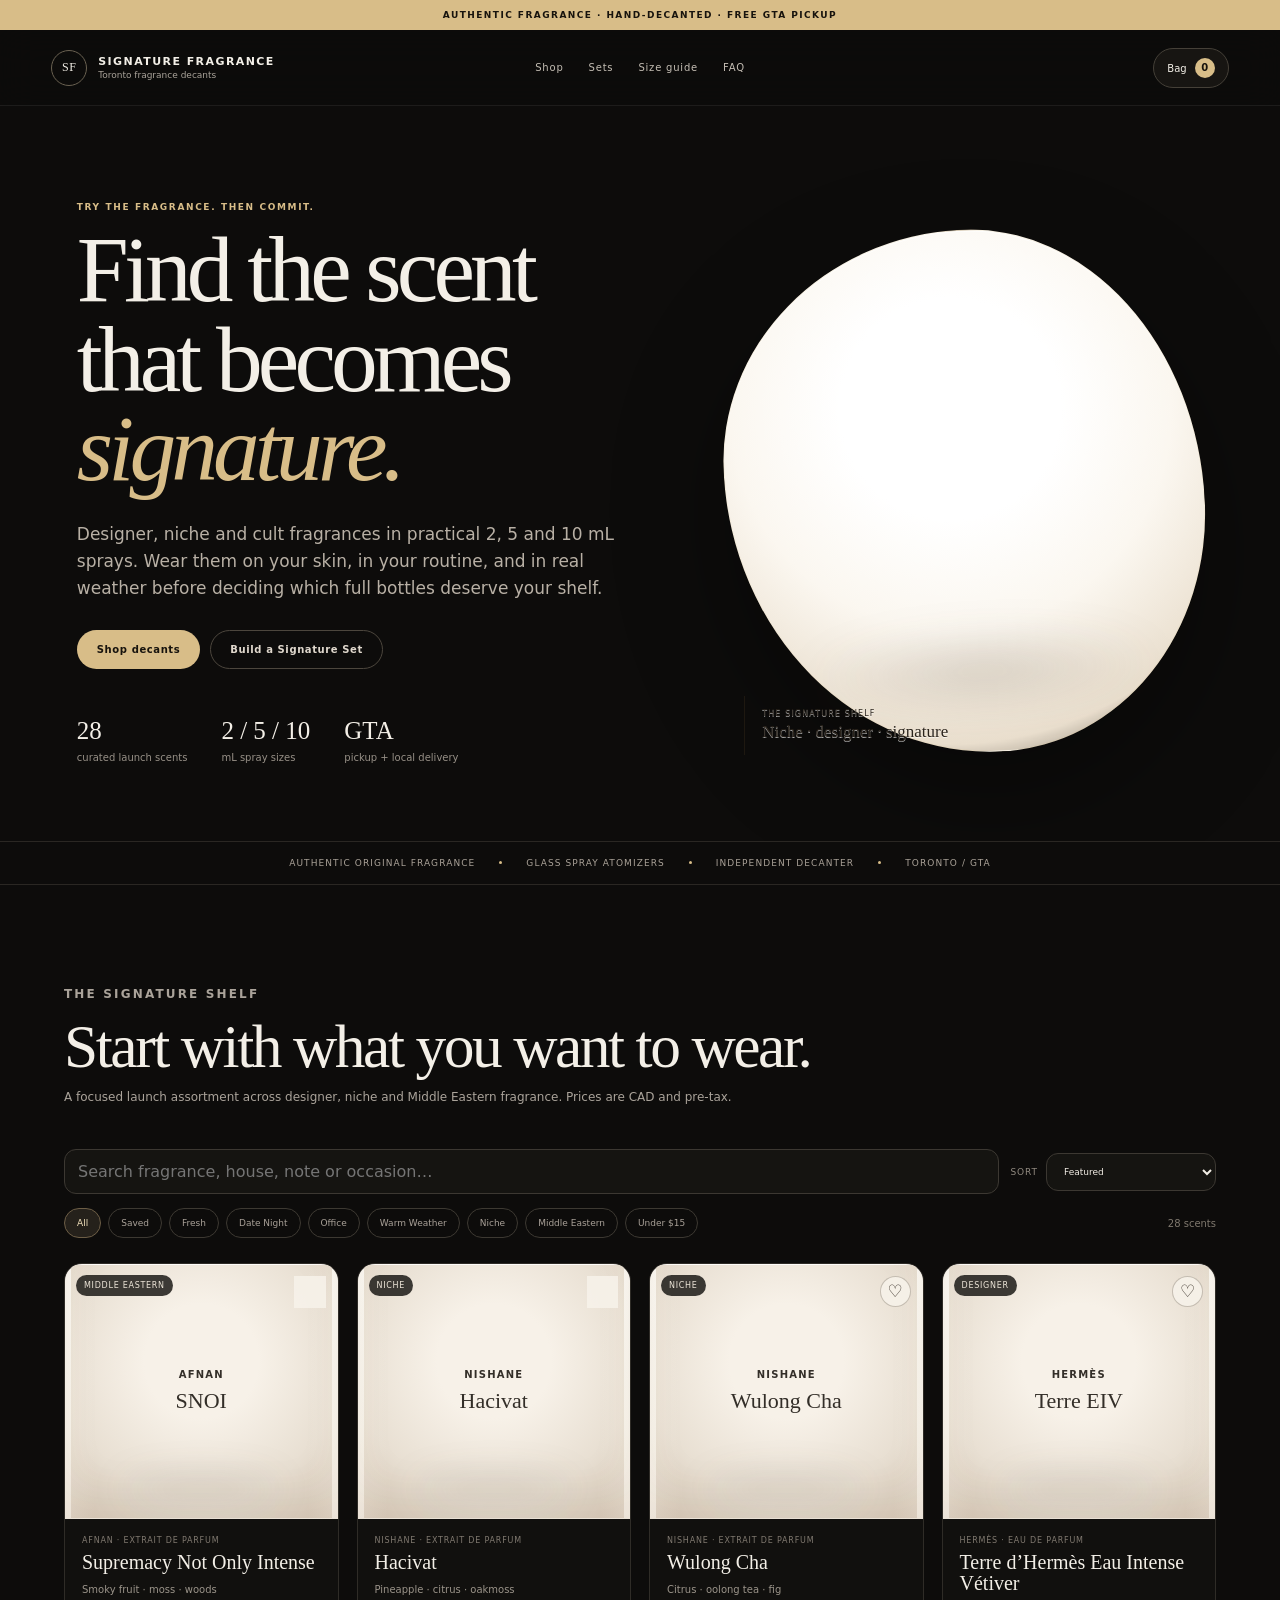
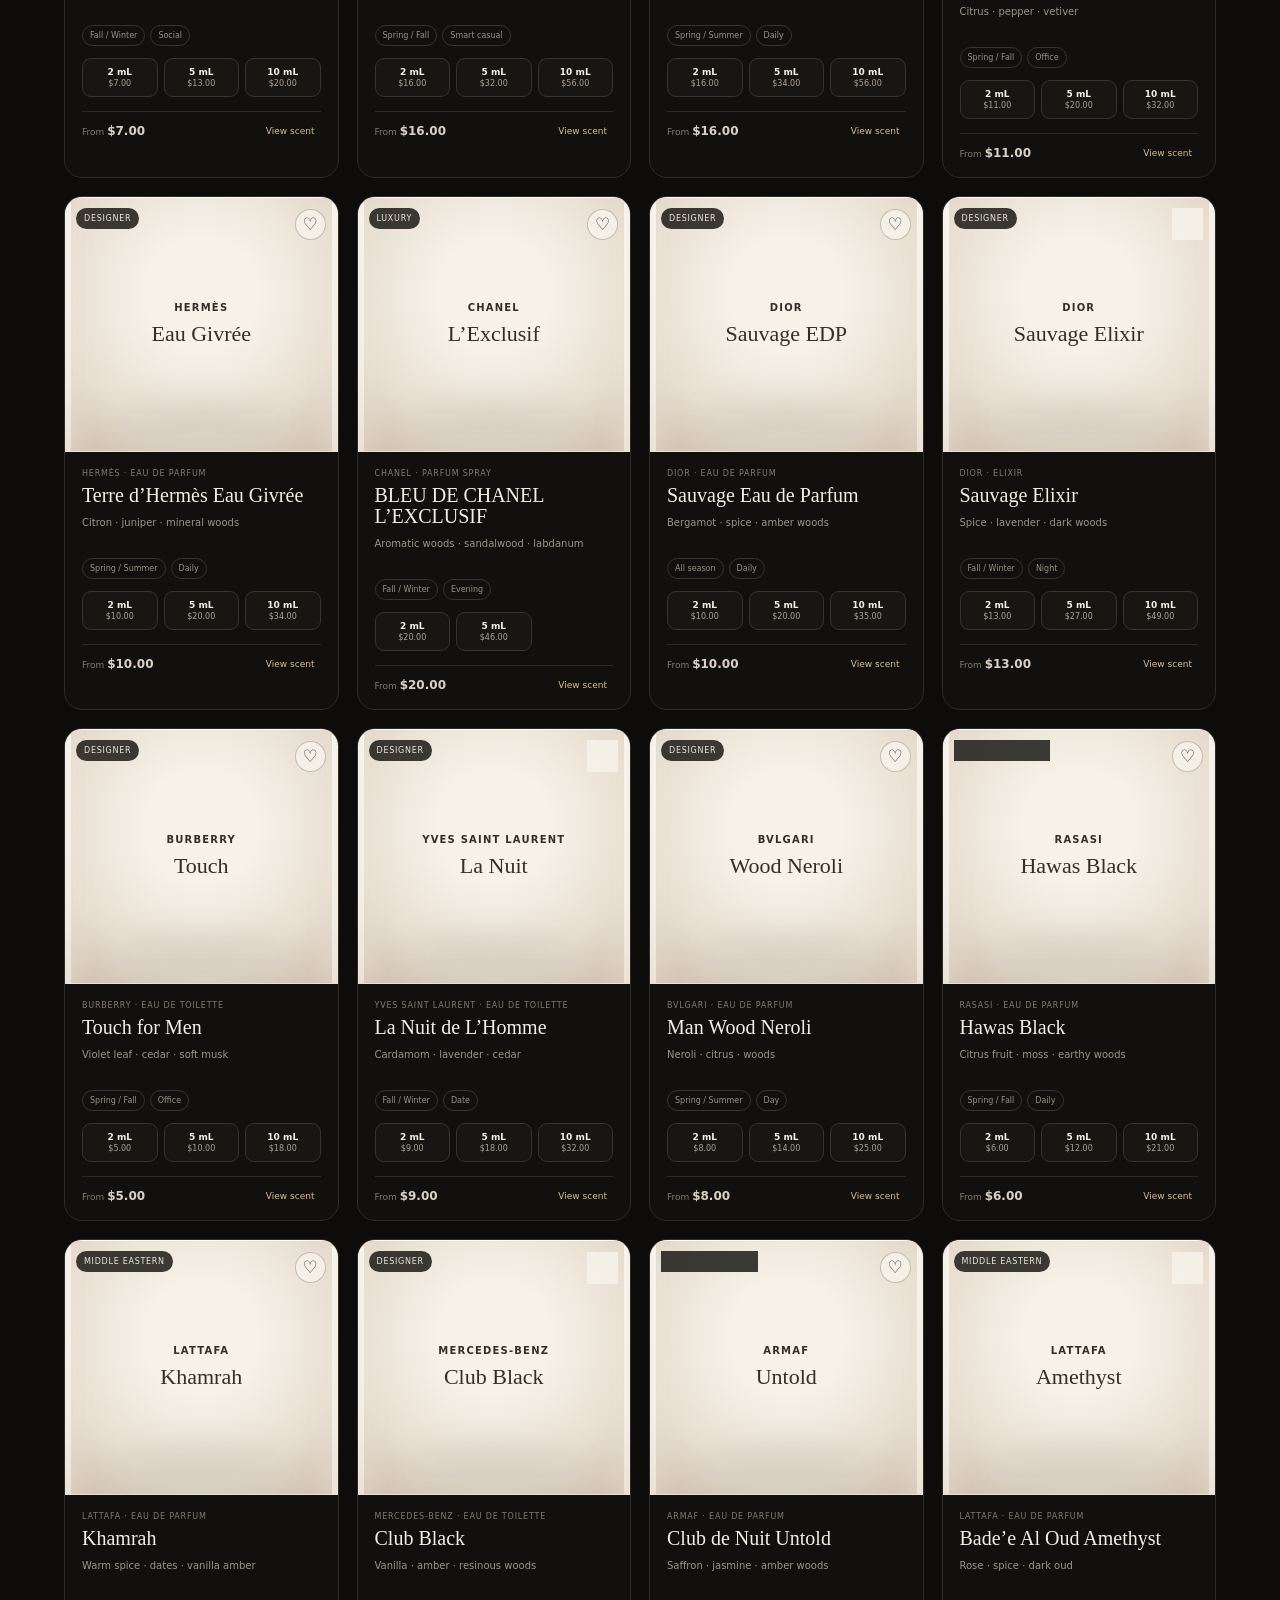
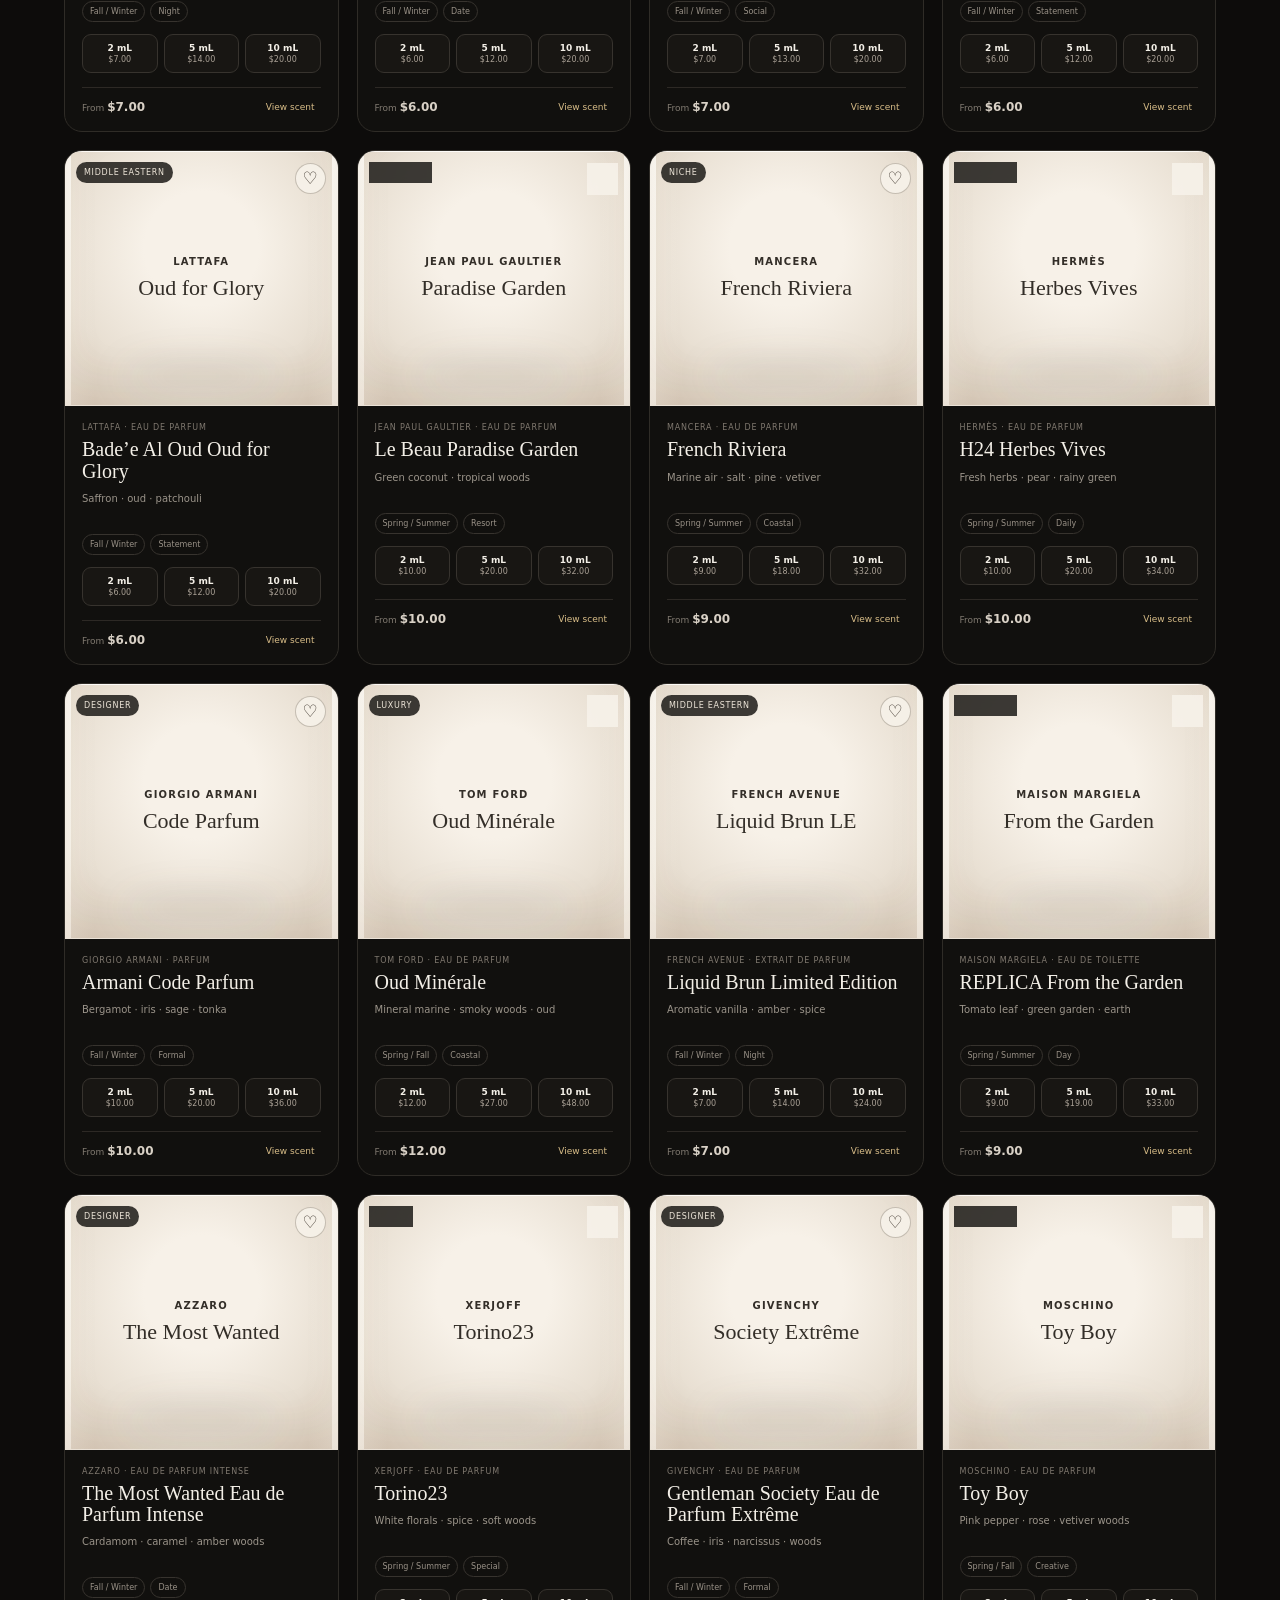
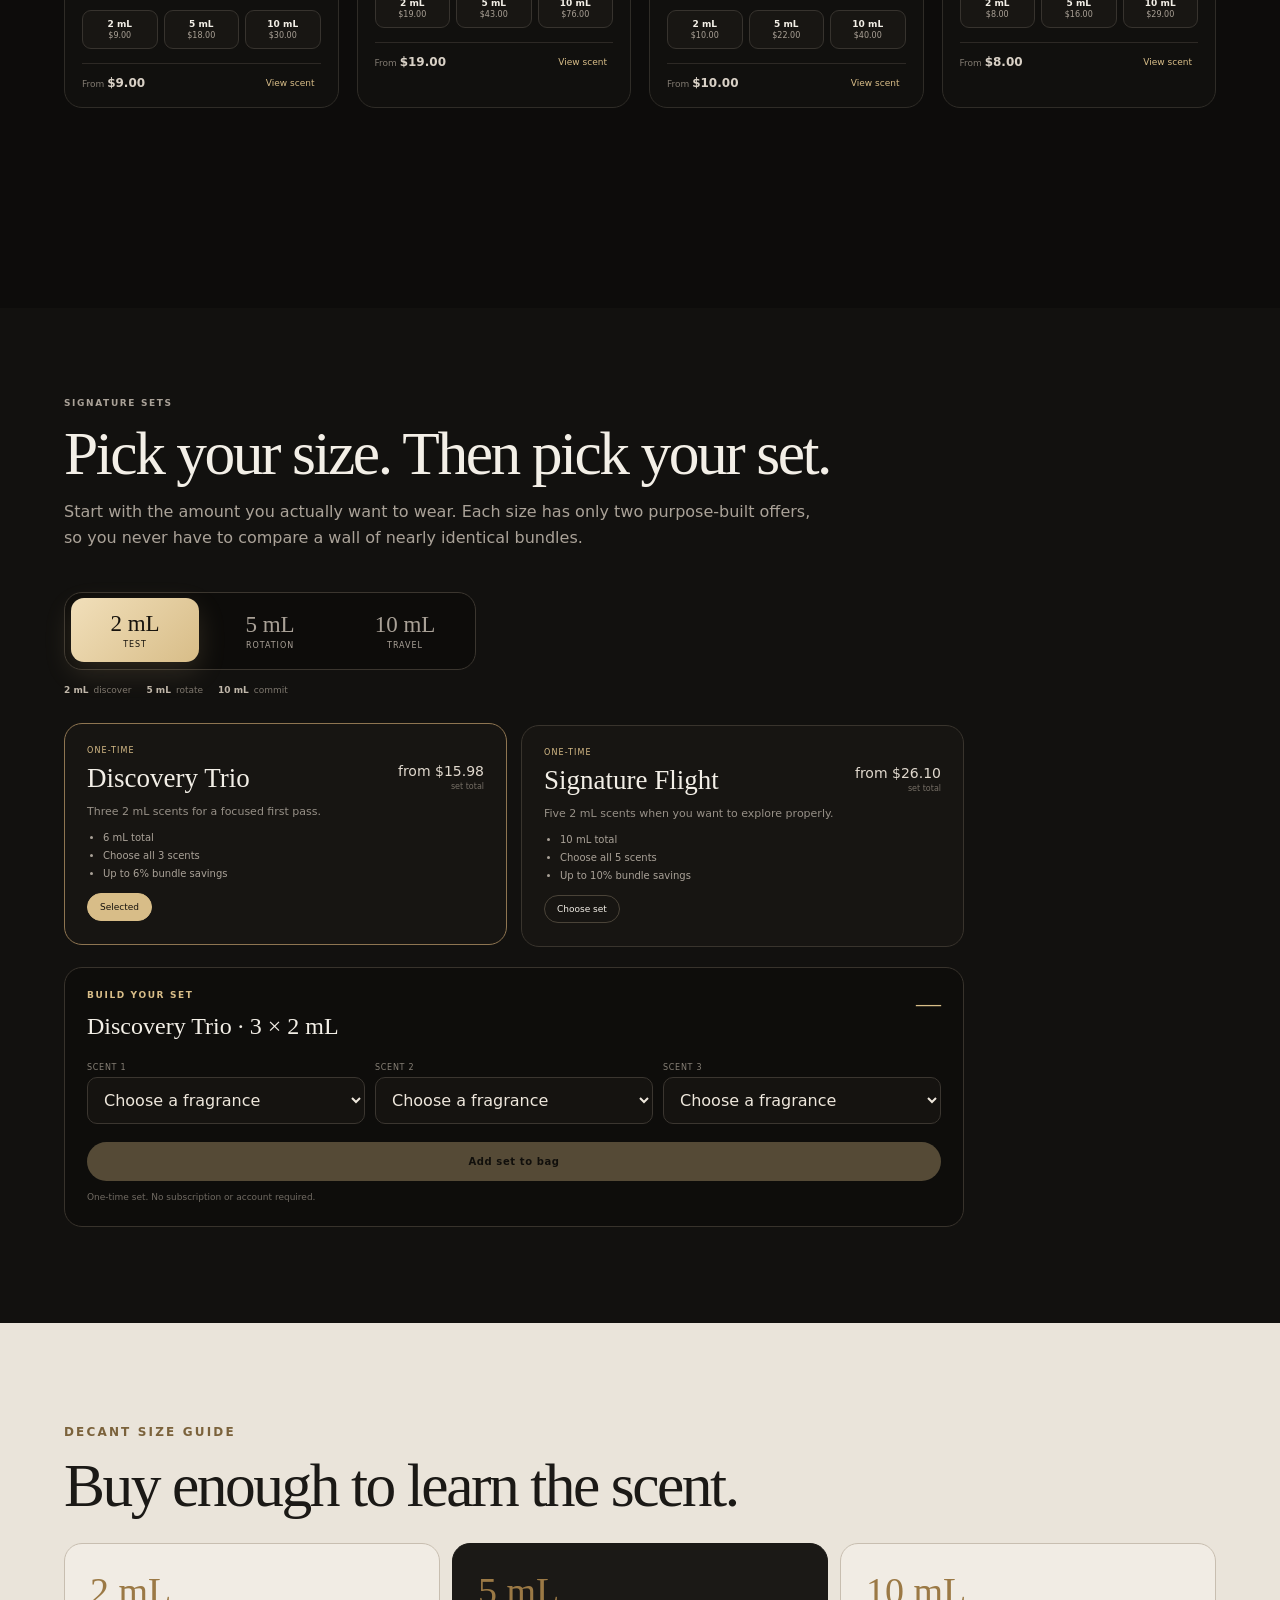
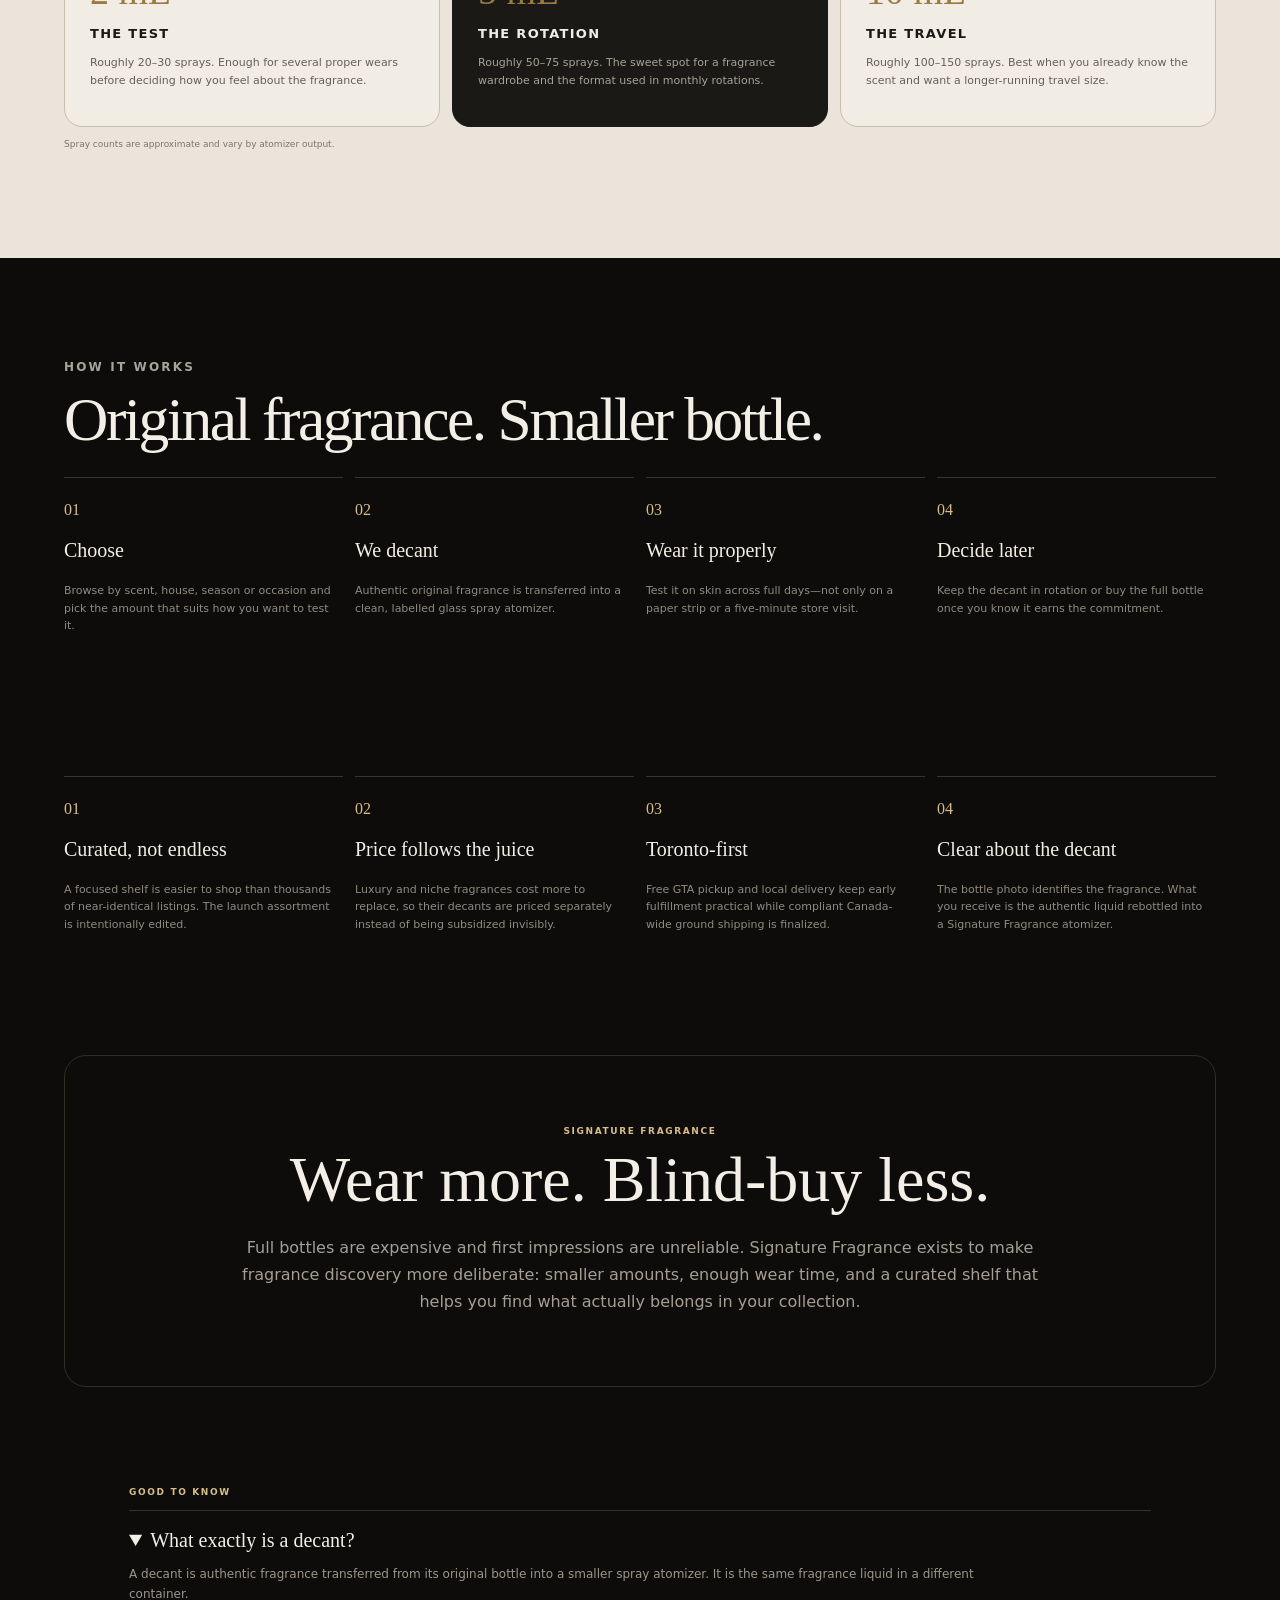
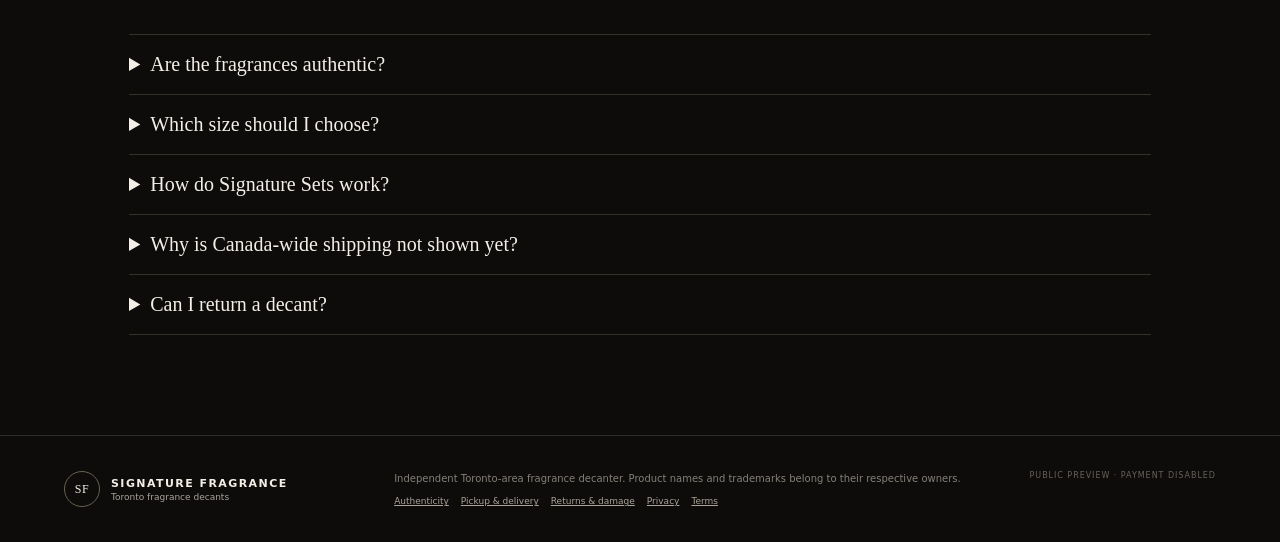
==== commit 40f78ebc: "Prevent stale cached scripts during v6.5 upgrade" ====
--- a/index.html
+++ b/index.html
@@ -1,5 +1,5 @@
 <!doctype html>
-<html lang="en"><head><meta charset="utf-8"><meta name="viewport" content="width=device-width,initial-scale=1,viewport-fit=cover"><meta name="theme-color" content="#0d0c0b"><meta name="description" content="Signature Fragrance — authentic fragrance decants in 2, 5 and 10 mL sizes, curated for Toronto and the GTA."><link rel="manifest" href="manifest.webmanifest"><link rel="icon" href="assets/icon.svg" type="image/svg+xml"><link rel="stylesheet" href="styles.css"><title>Signature Fragrance — Toronto Fragrance Decants</title></head>
+<html lang="en"><head><meta charset="utf-8"><meta name="viewport" content="width=device-width,initial-scale=1,viewport-fit=cover"><meta name="theme-color" content="#0d0c0b"><meta name="description" content="Signature Fragrance — authentic fragrance decants in 2, 5 and 10 mL sizes, curated for Toronto and the GTA."><link rel="manifest" href="manifest.webmanifest"><link rel="icon" href="assets/icon.svg" type="image/svg+xml"><link rel="stylesheet" href="styles.css?v=6.5"><title>Signature Fragrance — Toronto Fragrance Decants</title></head>
 <body>
 <div class="announcement">AUTHENTIC FRAGRANCE · HAND-DECANTED · FREE GTA PICKUP</div>
 <header class="site-header"><a class="brand" href="#top" aria-label="Signature Fragrance home"><span class="brand-mark">SF</span><span><strong>SIGNATURE FRAGRANCE</strong><small>Toronto fragrance decants</small></span></a><nav aria-label="Main navigation"><a href="#shop">Shop</a><a href="#sets-section">Sets</a><a href="#guide">Size guide</a><a href="#faq">FAQ</a></nav><button class="cart-button" id="openCart" aria-label="Open shopping bag">Bag <span id="cartCount">0</span></button></header>
@@ -19,4 +19,4 @@
 <dialog id="productModal" class="modal product-modal"><div id="productModalContent"></div></dialog>
 
 <dialog id="checkoutModal" class="modal checkout-modal"><div class="checkout-shell"><button class="modal-close" id="closeCheckout" aria-label="Close checkout">×</button><div class="checkout-progress" id="checkoutProgress"></div><section class="checkout-step" data-step="1"><p class="eyebrow">CHECKOUT PREVIEW</p><h2>Contact</h2><p class="muted">This public preview keeps what you type in your browser only. Nothing is submitted or stored on a server.</p><div class="field-grid"><label>First name<input id="firstName" autocomplete="given-name" placeholder="First name"></label><label>Last name<input id="lastName" autocomplete="family-name" placeholder="Last name"></label></div><label>Email<input id="email" type="email" autocomplete="email" placeholder="you@example.com"></label><label>Phone <span class="optional">optional</span><input id="phone" type="tel" autocomplete="tel" placeholder="(000) 000-0000"></label><div class="checkout-actions"><button class="btn primary" id="toFulfillment">Continue</button></div></section><section class="checkout-step" data-step="2" hidden><p class="eyebrow">FULFILLMENT</p><h2>How should it reach you?</h2><div class="fulfillment-options"><label class="fulfillment-card"><input type="radio" name="fulfillment" value="pickup" checked><span><b>GTA pickup</b><small>Free · exact pickup instructions provided with a live order</small></span><strong>$0</strong></label><label class="fulfillment-card"><input type="radio" name="fulfillment" value="delivery"><span><b>GTA local delivery</b><small>Flat-rate preview estimate</small></span><strong>$9.95</strong></label></div><div id="deliveryFields" class="delivery-fields" hidden><label>Address<input id="address1" autocomplete="address-line1" placeholder="Street address"></label><label>Apartment / unit <span class="optional">optional</span><input id="address2" autocomplete="address-line2" placeholder="Unit"></label><div class="field-grid thirds"><label>City<input id="city" autocomplete="address-level2" placeholder="City" value="Toronto"></label><label>Province<input id="province" value="Ontario" readonly></label><label>Postal code<input id="postalCode" autocomplete="postal-code" placeholder="A1A 1A1"></label></div></div><div class="checkout-actions split"><button class="btn secondary" data-back="1">Back</button><button class="btn primary" id="toReview">Review order</button></div></section><section class="checkout-step" data-step="3" hidden><p class="eyebrow">ORDER REVIEW</p><h2>One last look.</h2><div class="review-contact" id="reviewContact"></div><div class="review-items" id="reviewItems"></div><div class="review-totals" id="reviewTotals"></div><div class="preview-boundary"><strong>Preview boundary</strong><span>The next button represents the handoff to secure Shopify Checkout. This GitHub version has no card fields and cannot charge anyone.</span></div><div class="checkout-actions split"><button class="btn secondary" data-back="2">Back</button><button class="btn primary" id="toPaymentStop">Proceed to payment</button></div></section><section class="checkout-step payment-stop" data-step="4" hidden><div class="payment-mark">✓</div><p class="eyebrow">STORE PREVIEW COMPLETE</p><h2>Secure payment starts here.</h2><p>The live store will hand this order to Shopify Checkout. Payment is intentionally disabled in this public preview.</p><div class="payment-summary" id="paymentSummary"></div><button class="btn primary wide" id="copyOrderBtn">Copy order summary</button><button class="text-button" id="restartCheckout">Return to store</button></section></div></dialog>
-<dialog id="policyModal" class="modal policy-modal"><div class="modal-shell"><button class="modal-close" id="closePolicy" aria-label="Close">×</button><div id="policyContent"></div></div></dialog><div class="toast" id="toast" role="status" aria-live="polite"></div><script src="app.js"></script></body></html>+<dialog id="policyModal" class="modal policy-modal"><div class="modal-shell"><button class="modal-close" id="closePolicy" aria-label="Close">×</button><div id="policyContent"></div></div></dialog><div class="toast" id="toast" role="status" aria-live="polite"></div><script src="app.js?v=6.5"></script></body></html>
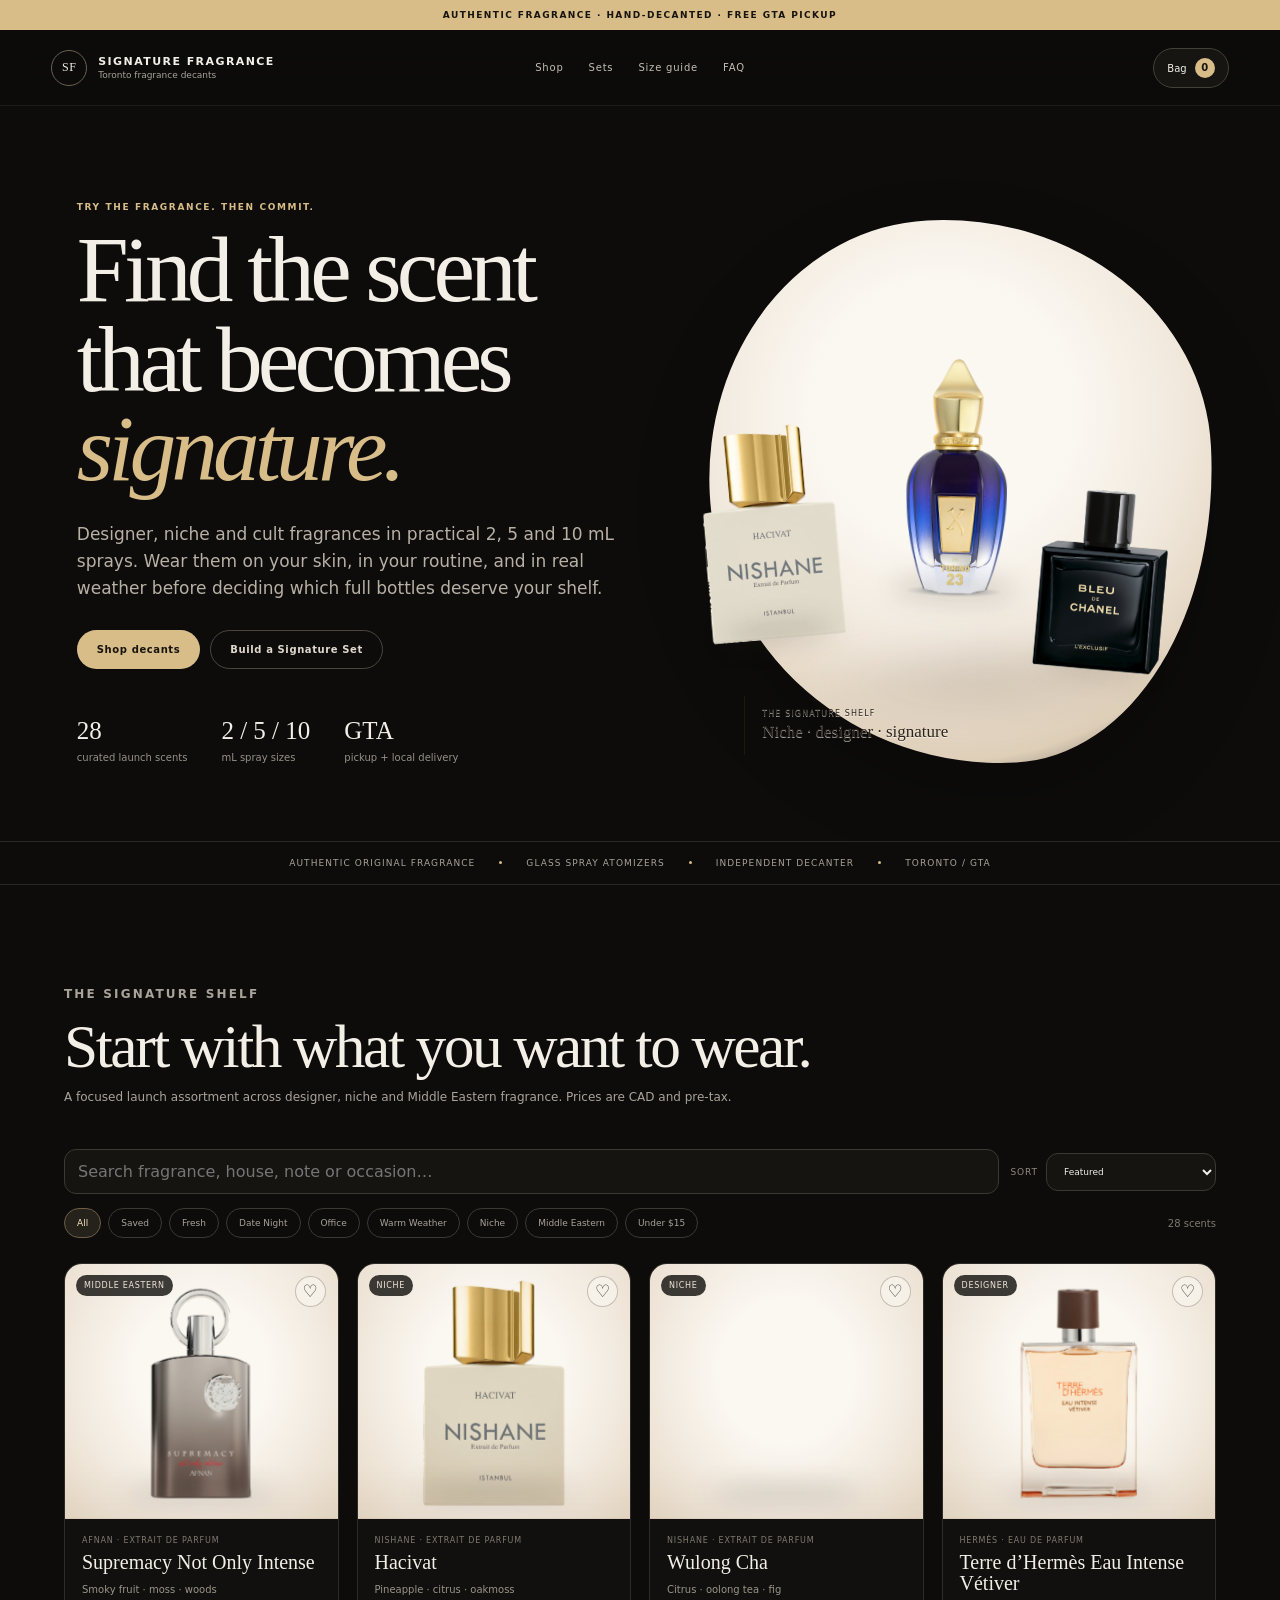
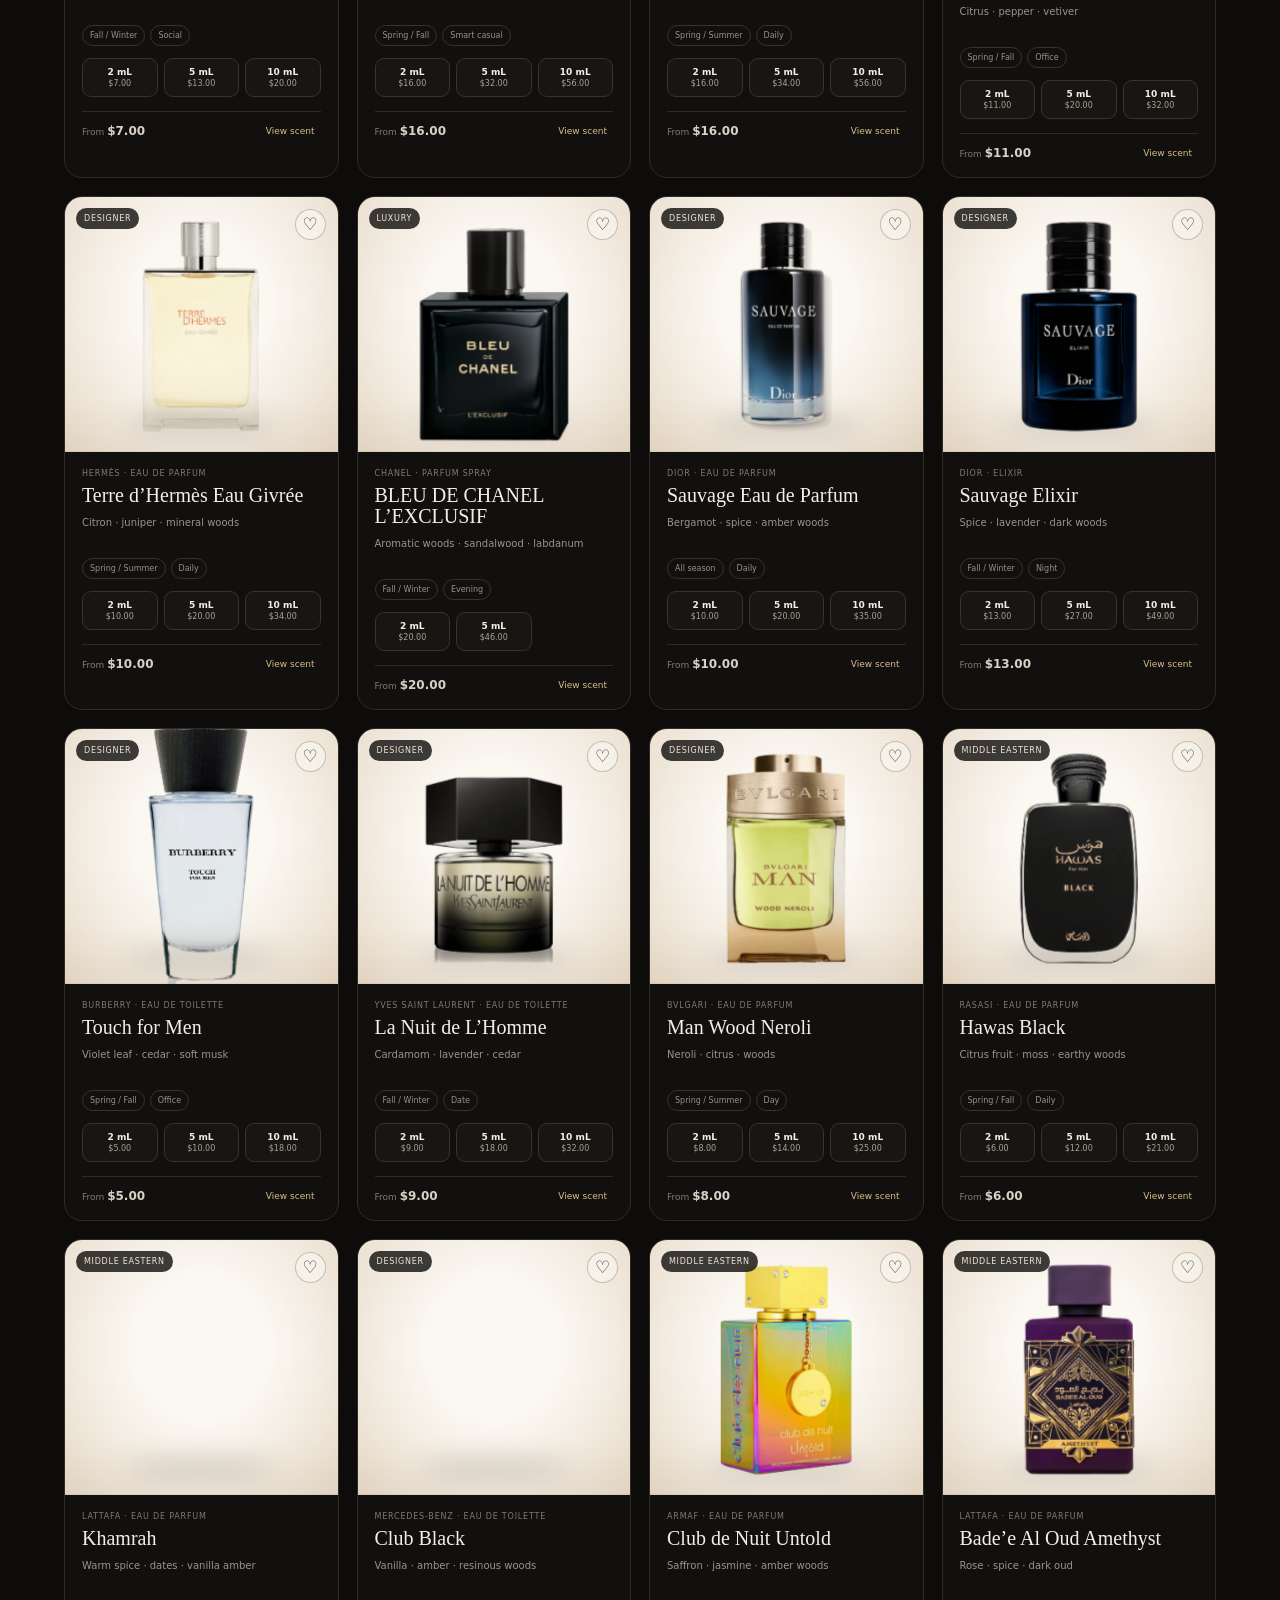
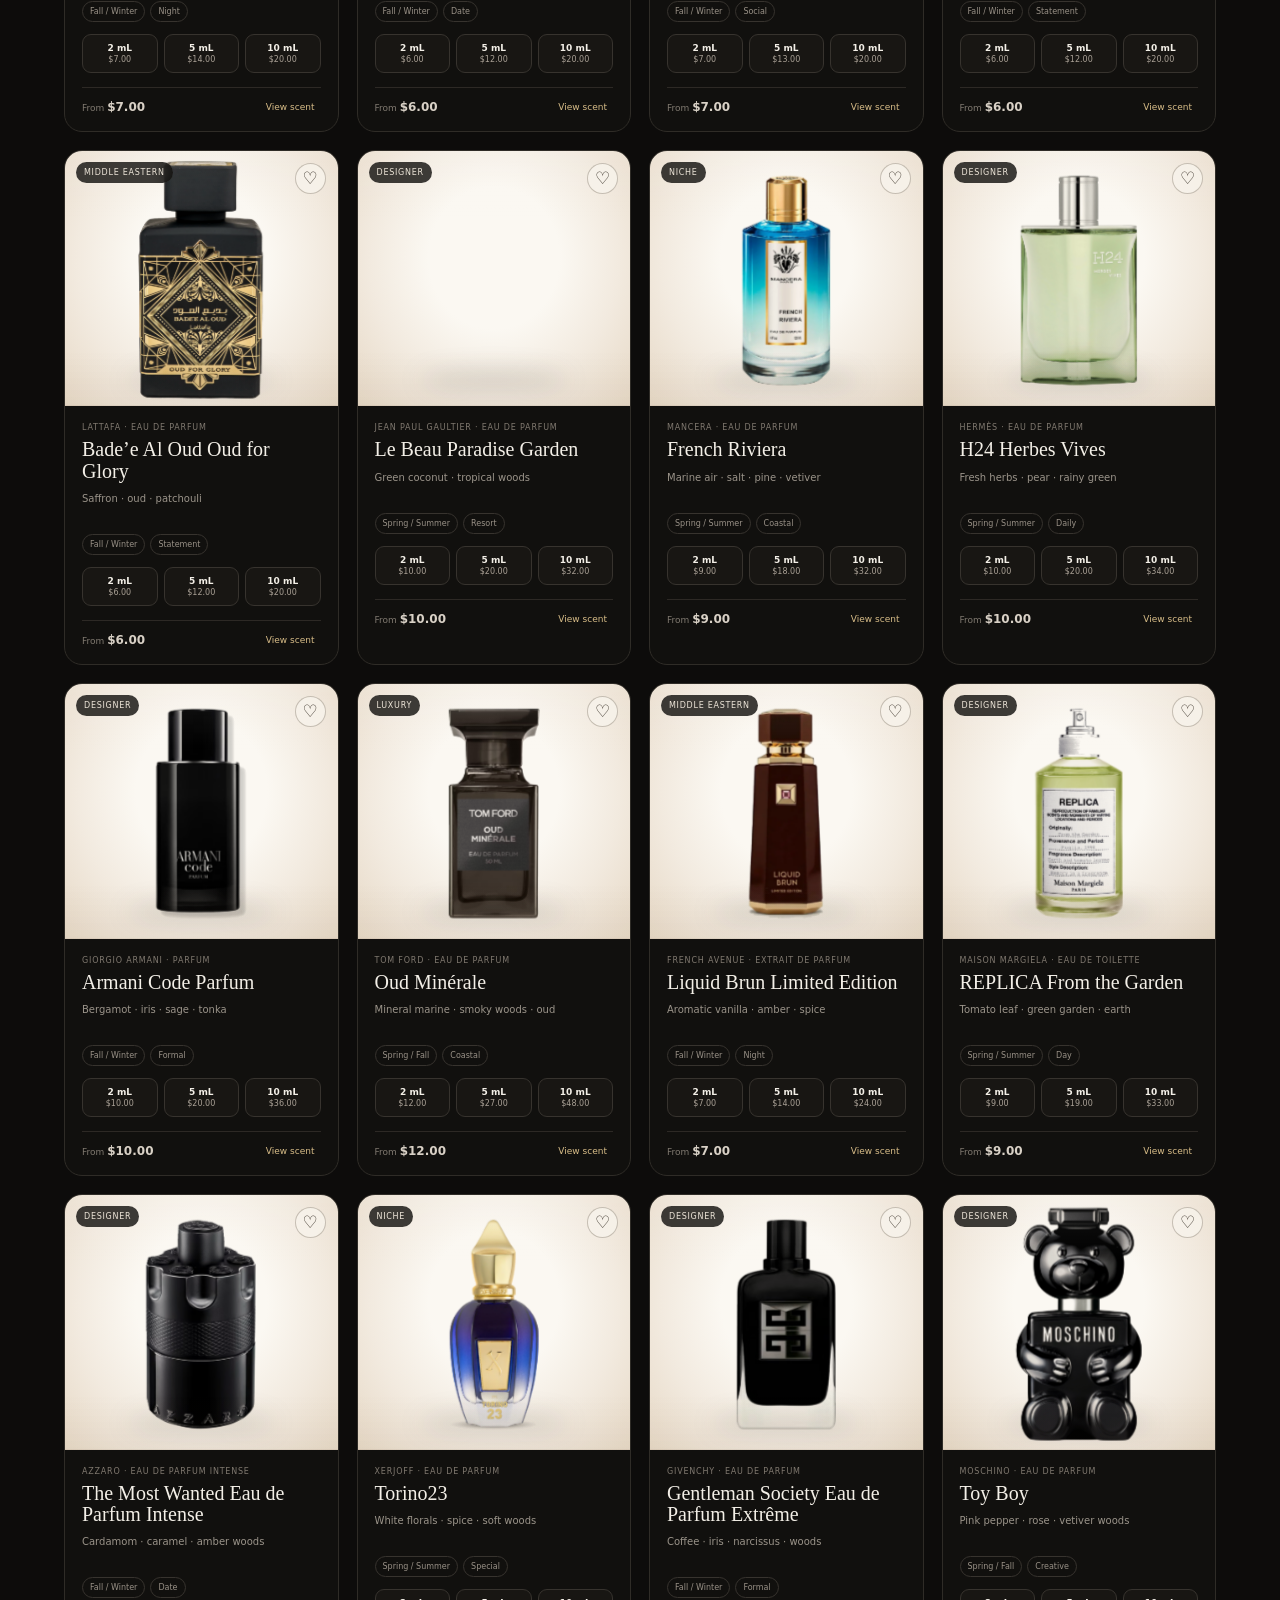
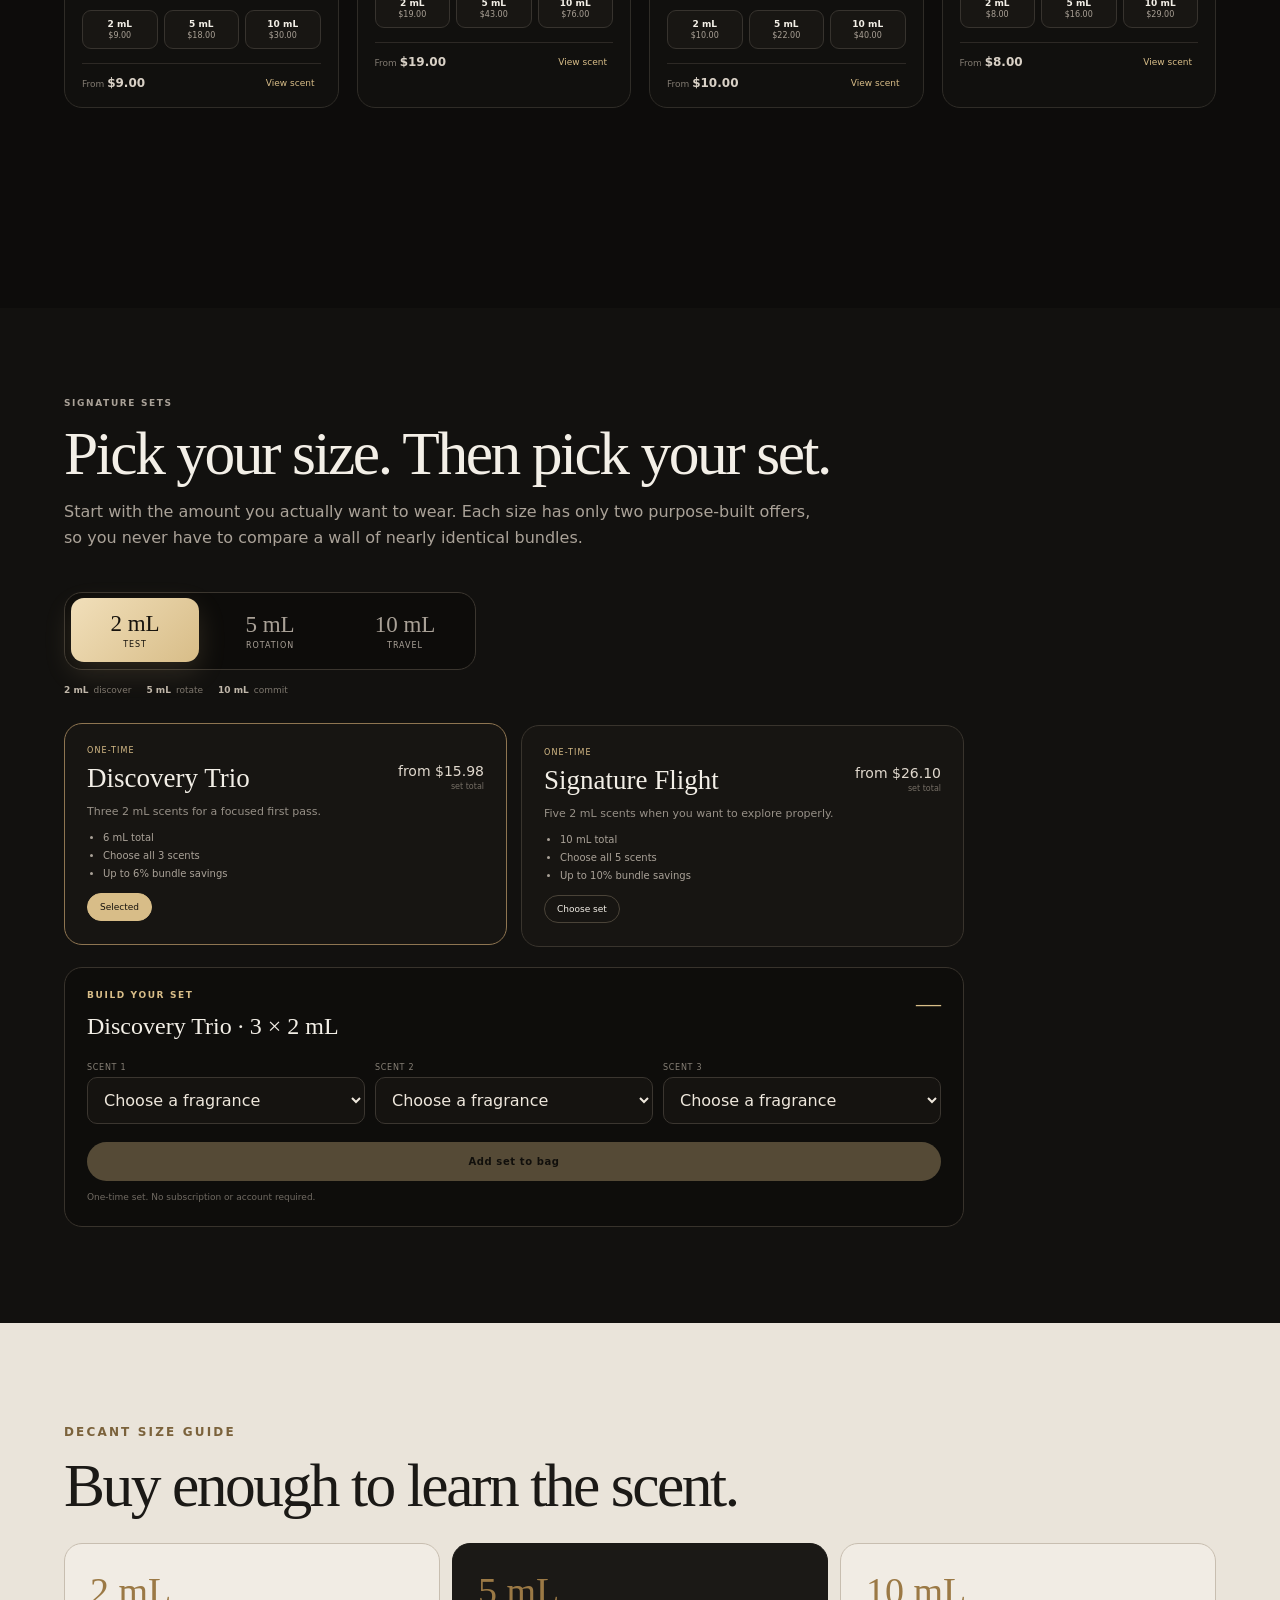
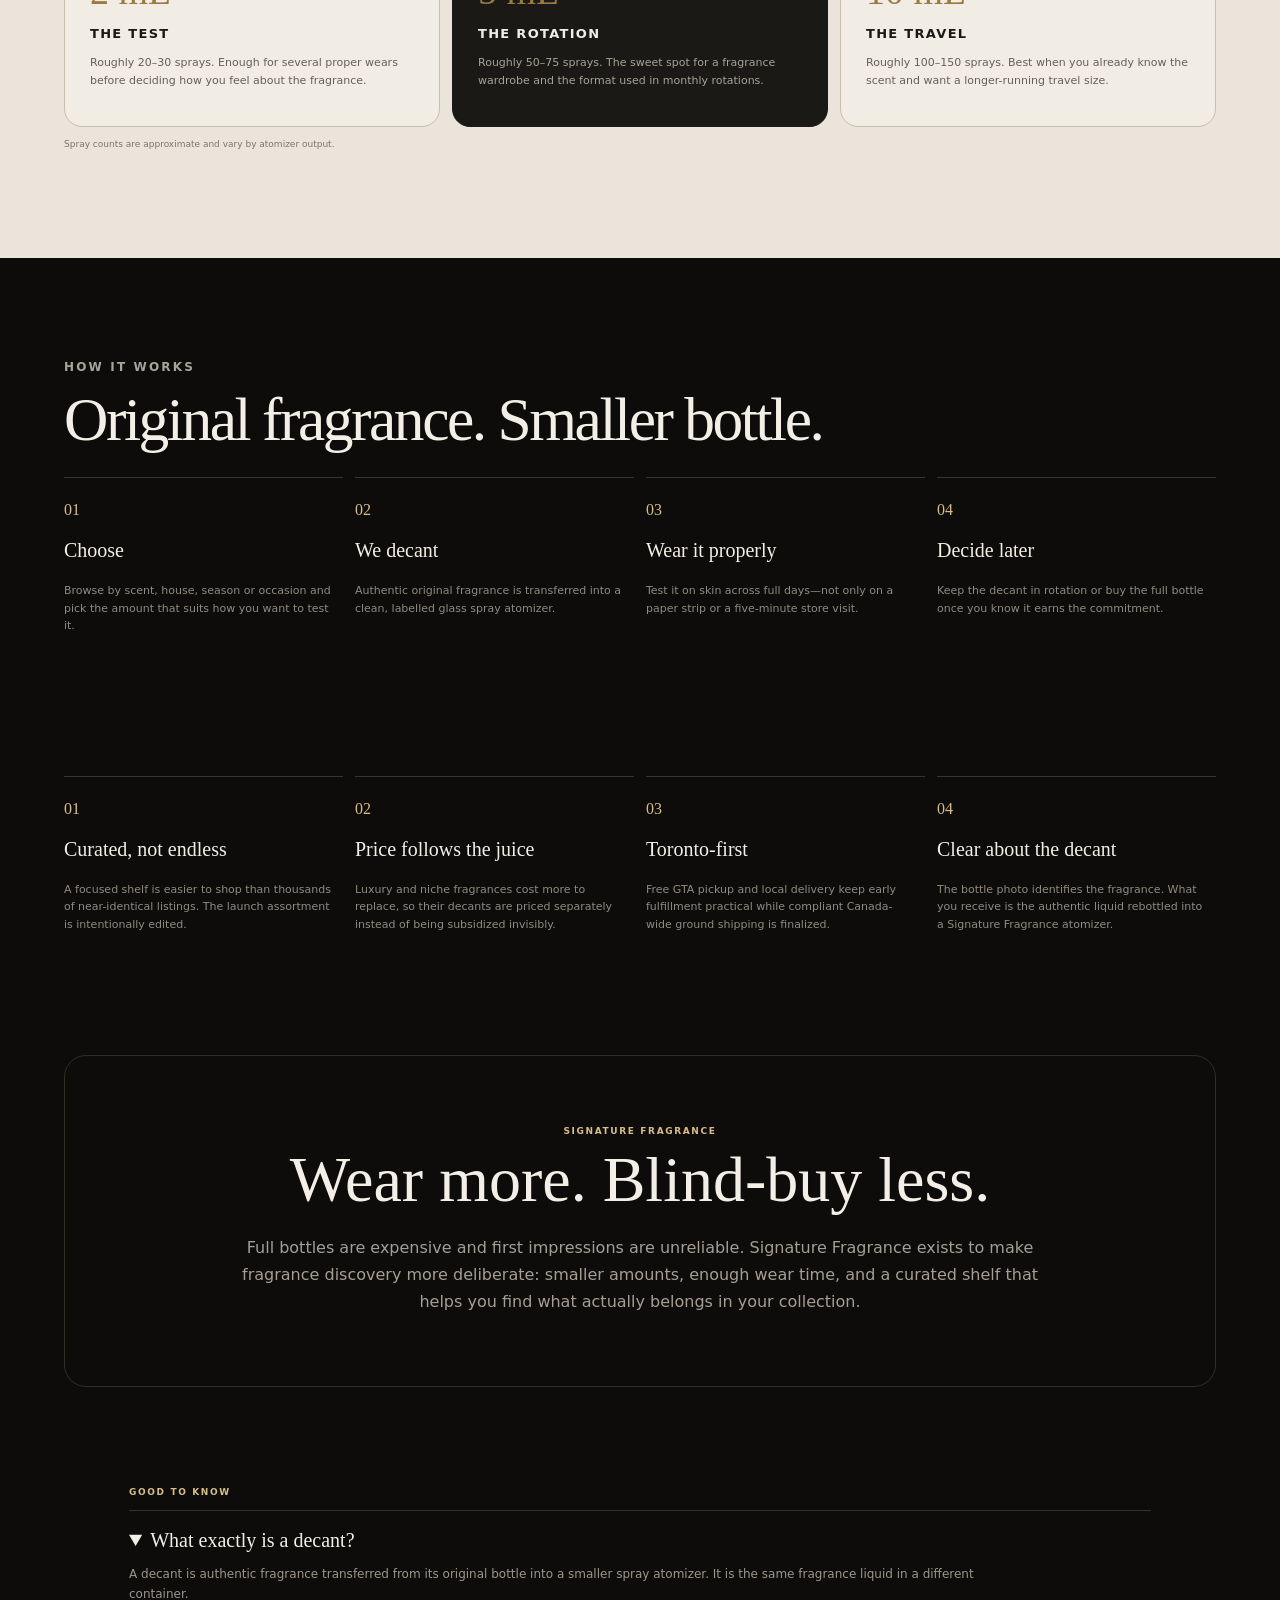
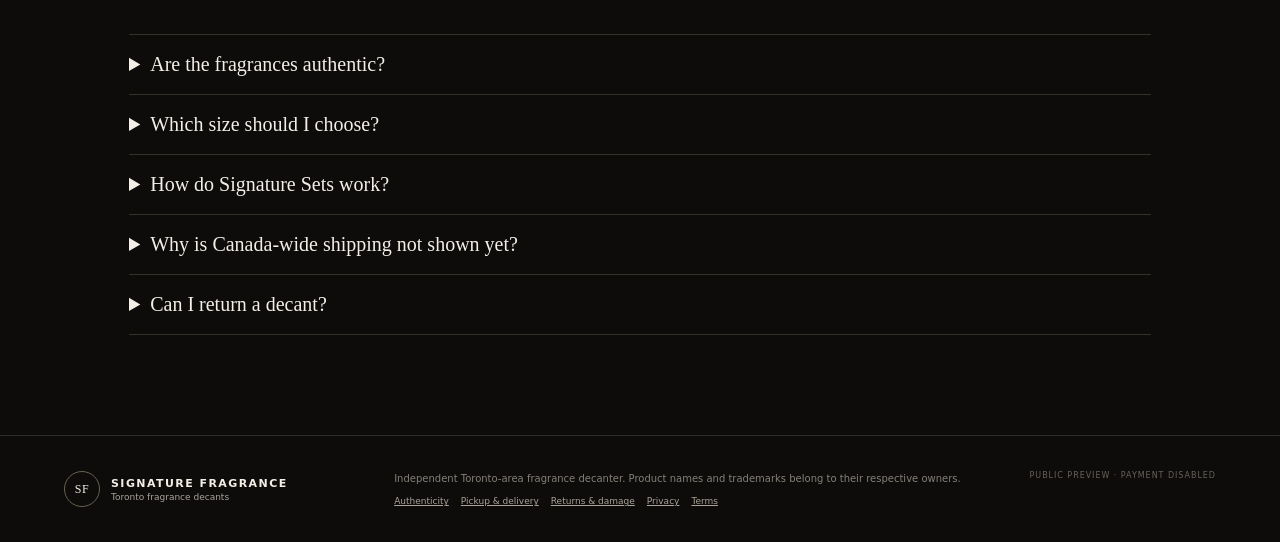
==== commit d5028478: "Deploy approved v7 storefront with local transparent packshots" ====
--- a/index.html
+++ b/index.html
@@ -1,10 +1,11 @@
 <!doctype html>
-<html lang="en"><head><meta charset="utf-8"><meta name="viewport" content="width=device-width,initial-scale=1,viewport-fit=cover"><meta name="theme-color" content="#0d0c0b"><meta name="description" content="Signature Fragrance — authentic fragrance decants in 2, 5 and 10 mL sizes, curated for Toronto and the GTA."><link rel="manifest" href="manifest.webmanifest"><link rel="icon" href="assets/icon.svg" type="image/svg+xml"><link rel="stylesheet" href="styles.css?v=6.5"><title>Signature Fragrance — Toronto Fragrance Decants</title></head>
+<!-- Signature Fragrance v6.6 -->
+<html lang="en"><head><meta charset="utf-8"><meta name="viewport" content="width=device-width,initial-scale=1,viewport-fit=cover"><meta name="theme-color" content="#0d0c0b"><meta name="description" content="Signature Fragrance — authentic fragrance decants in 2, 5 and 10 mL sizes, curated for Toronto and the GTA."><link rel="manifest" href="manifest.webmanifest"><link rel="icon" href="assets/icon.svg" type="image/svg+xml"><link rel="stylesheet" href="styles.css?v=7.0-local"><title>Signature Fragrance — Toronto Fragrance Decants</title></head>
 <body>
 <div class="announcement">AUTHENTIC FRAGRANCE · HAND-DECANTED · FREE GTA PICKUP</div>
 <header class="site-header"><a class="brand" href="#top" aria-label="Signature Fragrance home"><span class="brand-mark">SF</span><span><strong>SIGNATURE FRAGRANCE</strong><small>Toronto fragrance decants</small></span></a><nav aria-label="Main navigation"><a href="#shop">Shop</a><a href="#sets-section">Sets</a><a href="#guide">Size guide</a><a href="#faq">FAQ</a></nav><button class="cart-button" id="openCart" aria-label="Open shopping bag">Bag <span id="cartCount">0</span></button></header>
 <main id="top">
-<section class="hero"><div class="hero-copy"><p class="eyebrow">TRY THE FRAGRANCE. THEN COMMIT.</p><h1>Find the scent that becomes <em>signature.</em></h1><p class="hero-lede">Designer, niche and cult fragrances in practical 2, 5 and 10 mL sprays. Wear them on your skin, in your routine, and in real weather before deciding which full bottles deserve your shelf.</p><div class="hero-actions"><a class="btn primary" href="#shop">Shop decants</a><a class="btn secondary" href="#sets-section">Build a Signature Set</a></div><div class="hero-proof"><span><b>28</b>curated launch scents</span><span><b>2 / 5 / 10</b>mL spray sizes</span><span><b>GTA</b>pickup + local delivery</span></div></div><div class="hero-visual" aria-hidden="true"><div class="hero-stage"></div><div class="hero-bottle b1"><img src="https://www.libertineparfumerie.com.au/cdn/shop/files/Libertine-Packshot-7--4.png?v=1716531283&width=1500" alt="" referrerpolicy="no-referrer" onerror="this.closest('.hero-bottle').hidden=true"></div><div class="hero-bottle b2"><img src="https://www.xerjoff.com/cdn/shop/files/gallery-xerjoff-torino23-eau-de-parfum-50ml.png?v=1782382003&width=1426" alt="" referrerpolicy="no-referrer" onerror="this.closest('.hero-bottle').hidden=true"></div><div class="hero-bottle b3"><img src="https://www.chanel.com/images/t_one/w_0.41%2Ch_0.41%2Cc_crop/q_auto%3Agood%2Cf_auto%2Cfl_lossy%2Cdpr_1.1/w_1920/bleu-de-chanel-l-exclusif-parfum-spray-3-4fl-oz--packshot-default-107220-9566404706334.jpg" alt="" referrerpolicy="no-referrer" onerror="this.closest('.hero-bottle').hidden=true"></div><div class="hero-caption"><small>THE SIGNATURE SHELF</small><strong>Niche · designer · signature</strong></div></div></section>
+<section class="hero"><div class="hero-copy"><p class="eyebrow">TRY THE FRAGRANCE. THEN COMMIT.</p><h1>Find the scent that becomes <em>signature.</em></h1><p class="hero-lede">Designer, niche and cult fragrances in practical 2, 5 and 10 mL sprays. Wear them on your skin, in your routine, and in real weather before deciding which full bottles deserve your shelf.</p><div class="hero-actions"><a class="btn primary" href="#shop">Shop decants</a><a class="btn secondary" href="#sets-section">Build a Signature Set</a></div><div class="hero-proof"><span><b>28</b>curated launch scents</span><span><b>2 / 5 / 10</b>mL spray sizes</span><span><b>GTA</b>pickup + local delivery</span></div></div><div class="hero-visual" aria-hidden="true"><div class="hero-stage"></div><div class="hero-bottle b1"><img src="assets/products/02-nishane-hacivat.webp" alt="" referrerpolicy="no-referrer" onerror="this.closest('.hero-bottle').classList.add('image-missing')"></div><div class="hero-bottle b2"><img src="assets/products/26-xerjoff-torino23.webp" alt="" referrerpolicy="no-referrer" onerror="this.closest('.hero-bottle').classList.add('image-missing')"></div><div class="hero-bottle b3"><img src="assets/products/06-chanel-bleu-de-chanel-lexclusif.webp" alt="" referrerpolicy="no-referrer" onerror="this.closest('.hero-bottle').classList.add('image-missing')"></div><div class="hero-caption"><small>THE SIGNATURE SHELF</small><strong>Niche · designer · signature</strong></div></div></section>
 <section class="strip" aria-label="Store highlights"><span>Authentic original fragrance</span><i></i><span>Glass spray atomizers</span><i></i><span>Independent decanter</span><i></i><span>Toronto / GTA</span></section>
 <section class="shop-section" id="shop"><div class="section-head"><div><p class="eyebrow">THE SIGNATURE SHELF</p><h2>Start with what you want to wear.</h2><p>A focused launch assortment across designer, niche and Middle Eastern fragrance. Prices are CAD and pre-tax.</p></div></div><div class="shop-toolbar"><div class="search-wrap"><input id="searchInput" type="search" placeholder="Search fragrance, house, note or occasion…" aria-label="Search fragrances"></div><label class="sort-wrap"><span>Sort</span><select id="sortSelect"><option value="featured">Featured</option><option value="low">Price: low to high</option><option value="high">Price: high to low</option><option value="az">Brand: A–Z</option></select></label></div><div class="filter-row"><div class="filters" id="filters" aria-label="Product filters"></div><span id="resultCount" class="result-count"></span></div><div class="product-grid" id="productGrid"></div></section>
 <section class="signature-sets subscription" id="sets-section"><div class="subscription-copy"><p class="eyebrow">SIGNATURE SETS</p><h2>Pick your size. Then pick your set.</h2><p>Start with the amount you actually want to wear. Each size has only two purpose-built offers, so you never have to compare a wall of nearly identical bundles.</p><div class="set-size-tabs" id="setSizeTabs" aria-label="Choose decant size"></div><div class="set-purpose"><span><b>2 mL</b> discover</span><span><b>5 mL</b> rotate</span><span><b>10 mL</b> commit</span></div></div><div class="plans" id="sets"></div><div class="builder" id="setBuilder"><div class="builder-head"><div><p class="eyebrow">BUILD YOUR SET</p><h3 id="builderTitle">Choose a set</h3><span id="builderSavings" class="builder-savings"></span></div><strong id="builderTotal">—</strong></div><div id="setSlots" class="subscription-slots"></div><button class="btn primary wide" id="addSet" disabled>Add set to bag</button><small id="builderNote">Choose a size and set above.</small></div></section>
@@ -19,4 +20,4 @@
 <dialog id="productModal" class="modal product-modal"><div id="productModalContent"></div></dialog>
 
 <dialog id="checkoutModal" class="modal checkout-modal"><div class="checkout-shell"><button class="modal-close" id="closeCheckout" aria-label="Close checkout">×</button><div class="checkout-progress" id="checkoutProgress"></div><section class="checkout-step" data-step="1"><p class="eyebrow">CHECKOUT PREVIEW</p><h2>Contact</h2><p class="muted">This public preview keeps what you type in your browser only. Nothing is submitted or stored on a server.</p><div class="field-grid"><label>First name<input id="firstName" autocomplete="given-name" placeholder="First name"></label><label>Last name<input id="lastName" autocomplete="family-name" placeholder="Last name"></label></div><label>Email<input id="email" type="email" autocomplete="email" placeholder="you@example.com"></label><label>Phone <span class="optional">optional</span><input id="phone" type="tel" autocomplete="tel" placeholder="(000) 000-0000"></label><div class="checkout-actions"><button class="btn primary" id="toFulfillment">Continue</button></div></section><section class="checkout-step" data-step="2" hidden><p class="eyebrow">FULFILLMENT</p><h2>How should it reach you?</h2><div class="fulfillment-options"><label class="fulfillment-card"><input type="radio" name="fulfillment" value="pickup" checked><span><b>GTA pickup</b><small>Free · exact pickup instructions provided with a live order</small></span><strong>$0</strong></label><label class="fulfillment-card"><input type="radio" name="fulfillment" value="delivery"><span><b>GTA local delivery</b><small>Flat-rate preview estimate</small></span><strong>$9.95</strong></label></div><div id="deliveryFields" class="delivery-fields" hidden><label>Address<input id="address1" autocomplete="address-line1" placeholder="Street address"></label><label>Apartment / unit <span class="optional">optional</span><input id="address2" autocomplete="address-line2" placeholder="Unit"></label><div class="field-grid thirds"><label>City<input id="city" autocomplete="address-level2" placeholder="City" value="Toronto"></label><label>Province<input id="province" value="Ontario" readonly></label><label>Postal code<input id="postalCode" autocomplete="postal-code" placeholder="A1A 1A1"></label></div></div><div class="checkout-actions split"><button class="btn secondary" data-back="1">Back</button><button class="btn primary" id="toReview">Review order</button></div></section><section class="checkout-step" data-step="3" hidden><p class="eyebrow">ORDER REVIEW</p><h2>One last look.</h2><div class="review-contact" id="reviewContact"></div><div class="review-items" id="reviewItems"></div><div class="review-totals" id="reviewTotals"></div><div class="preview-boundary"><strong>Preview boundary</strong><span>The next button represents the handoff to secure Shopify Checkout. This GitHub version has no card fields and cannot charge anyone.</span></div><div class="checkout-actions split"><button class="btn secondary" data-back="2">Back</button><button class="btn primary" id="toPaymentStop">Proceed to payment</button></div></section><section class="checkout-step payment-stop" data-step="4" hidden><div class="payment-mark">✓</div><p class="eyebrow">STORE PREVIEW COMPLETE</p><h2>Secure payment starts here.</h2><p>The live store will hand this order to Shopify Checkout. Payment is intentionally disabled in this public preview.</p><div class="payment-summary" id="paymentSummary"></div><button class="btn primary wide" id="copyOrderBtn">Copy order summary</button><button class="text-button" id="restartCheckout">Return to store</button></section></div></dialog>
-<dialog id="policyModal" class="modal policy-modal"><div class="modal-shell"><button class="modal-close" id="closePolicy" aria-label="Close">×</button><div id="policyContent"></div></div></dialog><div class="toast" id="toast" role="status" aria-live="polite"></div><script src="app.js?v=6.5"></script></body></html>+<dialog id="policyModal" class="modal policy-modal"><div class="modal-shell"><button class="modal-close" id="closePolicy" aria-label="Close">×</button><div id="policyContent"></div></div></dialog><div class="toast" id="toast" role="status" aria-live="polite"></div><script src="app.js?v=7.0-local"></script></body></html>
--- a/styles.css
+++ b/styles.css
@@ -110,4 +110,184 @@
   .product-photo,.modal-art .product-photo{padding:14px 16px!important}
 }
 
+/* =========================================================
+   v6.6 — BORDERLESS PACKSHOT / CUTOUT PRESENTATION
+   White packshot canvases visually disappear into the shared
+   product stage. No blur, contrast or mask tricks are used.
+   ========================================================= */
+.product-art,
+.modal-art{
+  background:
+    radial-gradient(circle at 50% 36%,#faf7f1 0 34%,#f2ebe2 67%,#e3d7c8 100%)!important;
+  isolation:isolate;
+}
+.product-art:after,
+.modal-art:after{
+  background:radial-gradient(ellipse at 50% 48%,transparent 56%,rgba(95,73,48,.035) 78%,rgba(58,42,27,.07) 100%)!important;
+  box-shadow:inset 0 -24px 42px rgba(79,57,36,.035)!important;
+}
+.product-photo,
+.modal-art .product-photo{
+  mix-blend-mode:multiply!important;
+  filter:none!important;
+  -webkit-mask-image:none!important;
+  mask-image:none!important;
+  background:transparent!important;
+  object-fit:contain!important;
+  object-position:center center!important;
+  image-rendering:auto!important;
+  will-change:transform;
+}
+.product-art .product-photo{
+  padding:14px 18px 10px!important;
+  transform:scale(1.025)!important;
+}
+.product-art:hover .product-photo{
+  transform:scale(1.055)!important;
+  filter:none!important;
+}
+.modal-art .product-photo{
+  padding:24px 34px 18px!important;
+  transform:scale(1.015)!important;
+}
+
+/* One continuous hero stage: no individual image cards. */
+.hero-visual{isolation:isolate}
+.hero-stage{
+  position:absolute!important;
+  inset:3% -2% 0 0!important;
+  border:1px solid rgba(216,189,136,.14)!important;
+  border-radius:46% 54% 42% 58% / 48% 44% 56% 52%!important;
+  background:
+    radial-gradient(circle at 47% 34%,#fbf8f2 0 28%,#f3ece2 52%,#e3d5c2 78%,rgba(202,174,132,.16) 100%)!important;
+  box-shadow:0 38px 90px rgba(0,0,0,.22),inset 0 1px 0 rgba(255,255,255,.6)!important;
+  z-index:0;
+}
+.hero-bottle{
+  z-index:2!important;
+  border:0!important;
+  background:transparent!important;
+  box-shadow:none!important;
+  border-radius:0!important;
+  overflow:visible!important;
+  isolation:auto!important;
+}
+.hero-bottle:after{display:none!important}
+.hero-bottle:before{
+  left:17%!important;
+  right:17%!important;
+  bottom:3%!important;
+  height:7%!important;
+  background:rgba(53,39,25,.18)!important;
+  filter:blur(13px)!important;
+}
+.hero-bottle img{
+  width:100%!important;
+  height:100%!important;
+  padding:0!important;
+  object-fit:contain!important;
+  object-position:center bottom!important;
+  background:transparent!important;
+  mix-blend-mode:multiply!important;
+  filter:none!important;
+  -webkit-mask-image:none!important;
+  mask-image:none!important;
+}
+.hero-caption{z-index:4!important}
+
+/* Keep visual rhythm consistent on small screens. */
+@media(max-width:800px){
+  .product-art .product-photo{padding:10px 12px 8px!important}
+  .modal-art .product-photo{padding:15px 18px 12px!important}
+  .hero-stage{inset:7% 0 2% 0!important;border-radius:38px!important}
+}
+
+/* =========================================================
+   v7.0 — PACKSHOT RESCUE / BORDERLESS PRODUCT STAGE
+   Goal: source photography reads as the bottle itself, not a
+   pasted retailer rectangle. White source canvases optically
+   vanish into one seamless editorial stage.
+   ========================================================= */
+.product-art,
+.modal-art{
+  border:0!important;
+  background:
+    radial-gradient(ellipse at 50% 42%, #fbf8f2 0 34%, #f2eadf 65%, #e6d8c5 100%)!important;
+  box-shadow:inset 0 -1px 0 rgba(92,67,42,.08)!important;
+  isolation:isolate!important;
+}
+.product-art:before,
+.modal-art:before{
+  content:'';
+  position:absolute;
+  z-index:0;
+  left:25%;right:25%;bottom:7%;height:7%;
+  border-radius:50%;
+  background:rgba(54,38,23,.16)!important;
+  filter:blur(12px)!important;
+}
+.product-art:after,
+.modal-art:after{
+  content:'';
+  position:absolute;
+  z-index:2;
+  inset:0;
+  pointer-events:none;
+  background:linear-gradient(to bottom,rgba(255,255,255,.08),transparent 26%,transparent 78%,rgba(87,63,39,.035))!important;
+  box-shadow:none!important;
+}
+.product-photo,
+.modal-art .product-photo{
+  z-index:1!important;
+  background:transparent!important;
+  object-fit:contain!important;
+  object-position:center center!important;
+  mix-blend-mode:multiply!important;
+  filter:none!important;
+  -webkit-mask-image:none!important;
+  mask-image:none!important;
+  image-rendering:auto!important;
+  transform:scale(1.08)!important;
+  padding:5px 8px!important;
+  transition:none!important;
+}
+.product-art:hover .product-photo{transform:scale(1.08)!important;filter:none!important}
+.modal-art .product-photo{transform:scale(1.06)!important;padding:14px 22px!important}
+
+/* Optical normalization for packshots with unusually large source margins. */
+.product-art[data-product="2"] .product-photo,.modal-art[data-product="2"] .product-photo{transform:scale(1.10)!important}
+.product-art[data-product="3"] .product-photo,.modal-art[data-product="3"] .product-photo{transform:scale(1.10)!important}
+.product-art[data-product="6"] .product-photo,.modal-art[data-product="6"] .product-photo{transform:scale(1.12)!important}
+.product-art[data-product="9"] .product-photo,.modal-art[data-product="9"] .product-photo{transform:scale(1.27)!important}
+.product-art[data-product="14"] .product-photo,.modal-art[data-product="14"] .product-photo{transform:scale(1.30)!important}
+.product-art[data-product="17"] .product-photo,.modal-art[data-product="17"] .product-photo{transform:scale(1.16)!important}
+.product-art[data-product="18"] .product-photo,.modal-art[data-product="18"] .product-photo{transform:scale(1.12)!important}
+.product-art[data-product="28"] .product-photo,.modal-art[data-product="28"] .product-photo{transform:scale(1.14)!important}
+
+/* Hero: one continuous studio stage, no image-card framing. */
+.hero-stage{
+  border:0!important;
+  background:
+    radial-gradient(circle at 47% 35%,#fbf8f2 0 29%,#f1e8dc 55%,#dfcfb9 79%,rgba(196,163,119,.12) 100%)!important;
+  box-shadow:0 34px 80px rgba(0,0,0,.18)!important;
+}
+.hero-bottle{border:0!important;background:transparent!important;box-shadow:none!important;overflow:visible!important}
+.hero-bottle img{
+  mix-blend-mode:multiply!important;
+  filter:none!important;
+  -webkit-mask-image:none!important;
+  mask-image:none!important;
+  background:transparent!important;
+  object-fit:contain!important;
+  object-position:center bottom!important;
+  padding:0!important;
+}
+.hero-bottle.image-missing{display:none!important}
+
+@media(max-width:800px){
+  .product-photo,.modal-art .product-photo{padding:4px 5px!important}
+  .product-art[data-product="9"] .product-photo,.modal-art[data-product="9"] .product-photo{transform:scale(1.22)!important}
+  .product-art[data-product="14"] .product-photo,.modal-art[data-product="14"] .product-photo{transform:scale(1.24)!important}
+}
+
 [hidden]{display:none!important}
